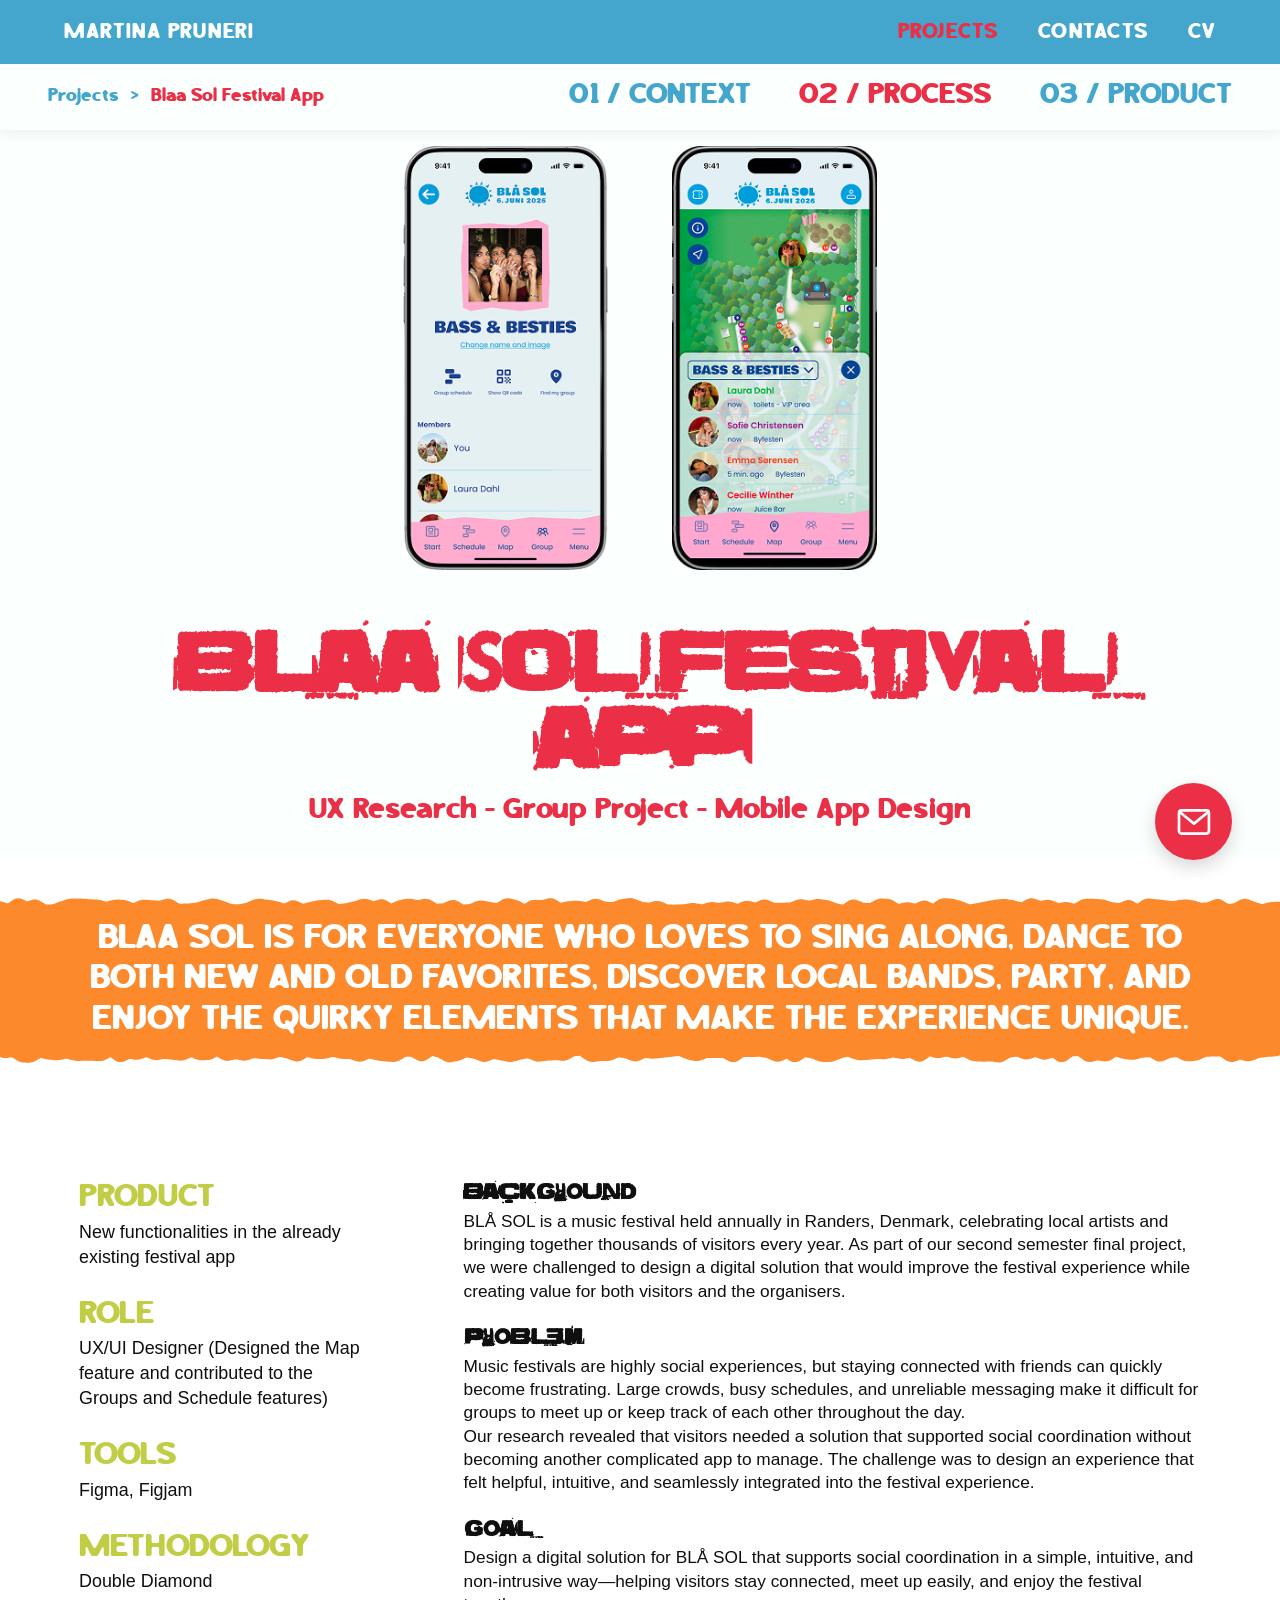
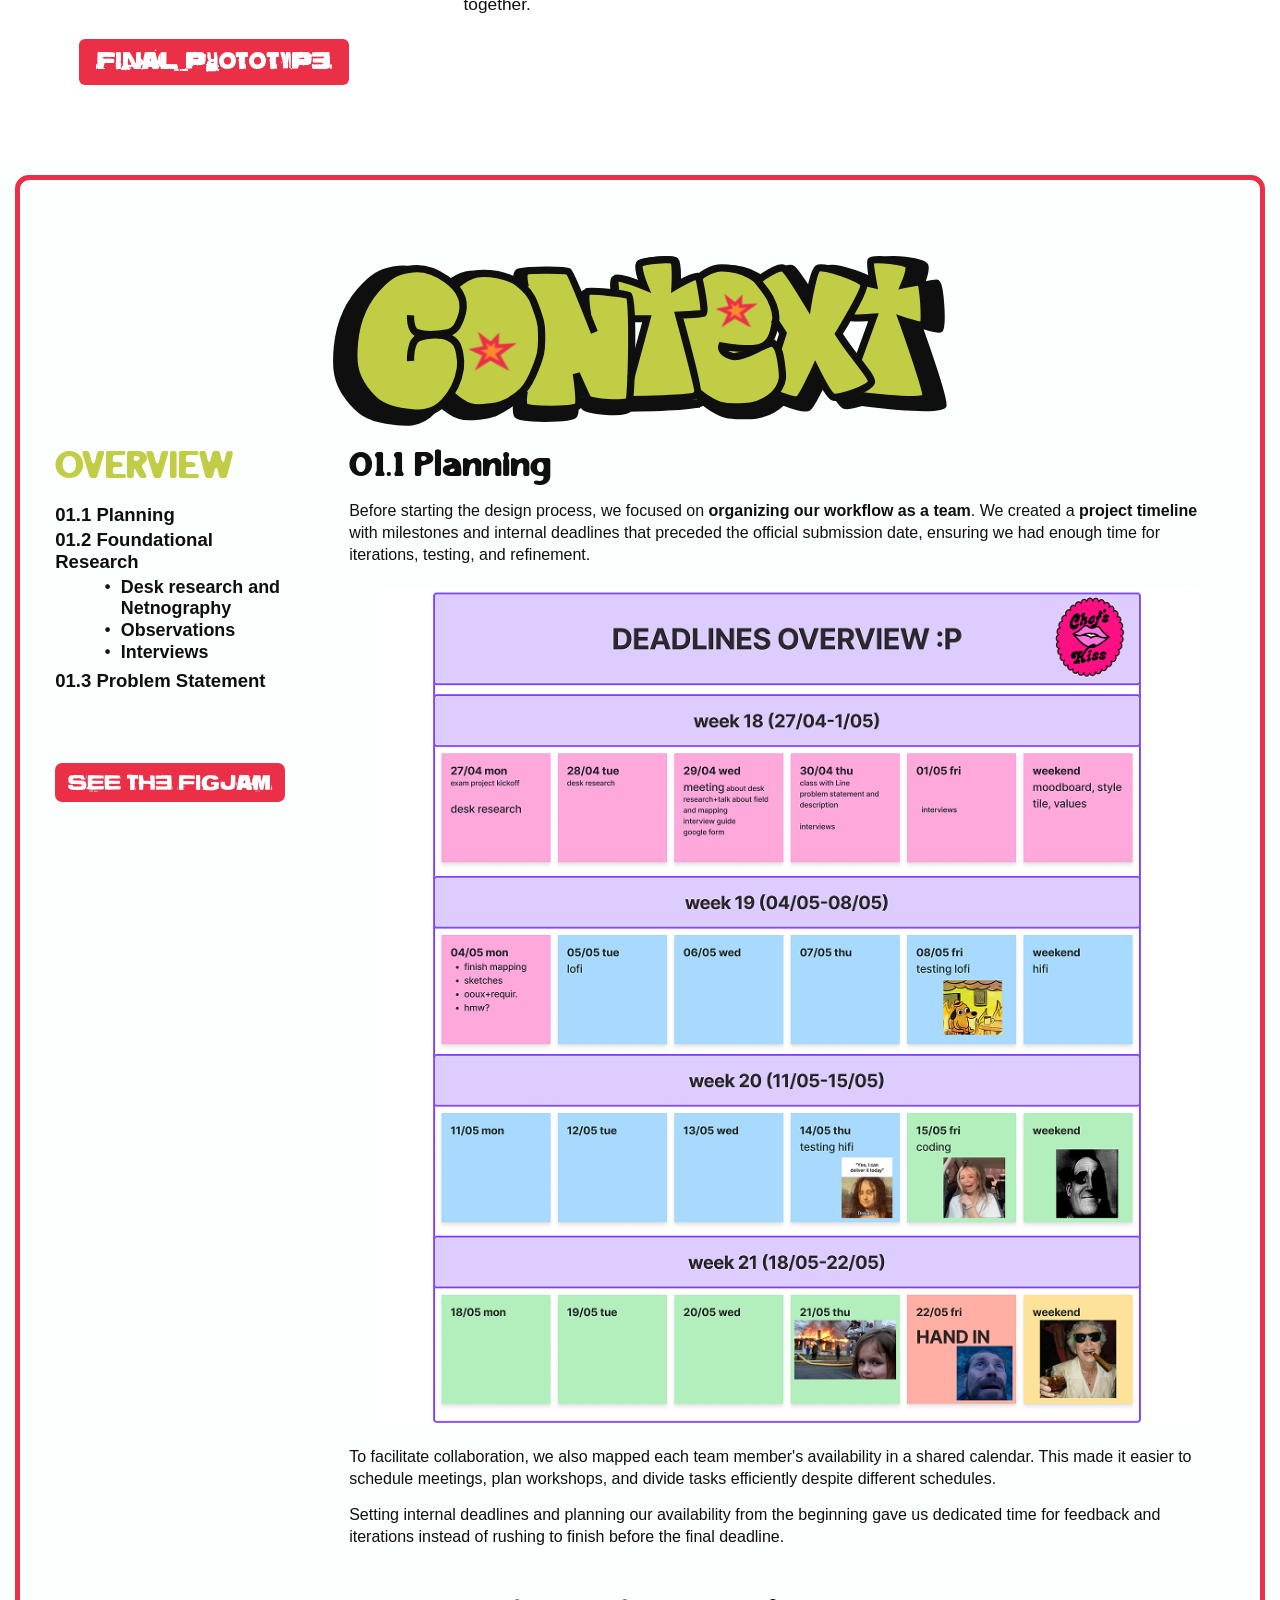
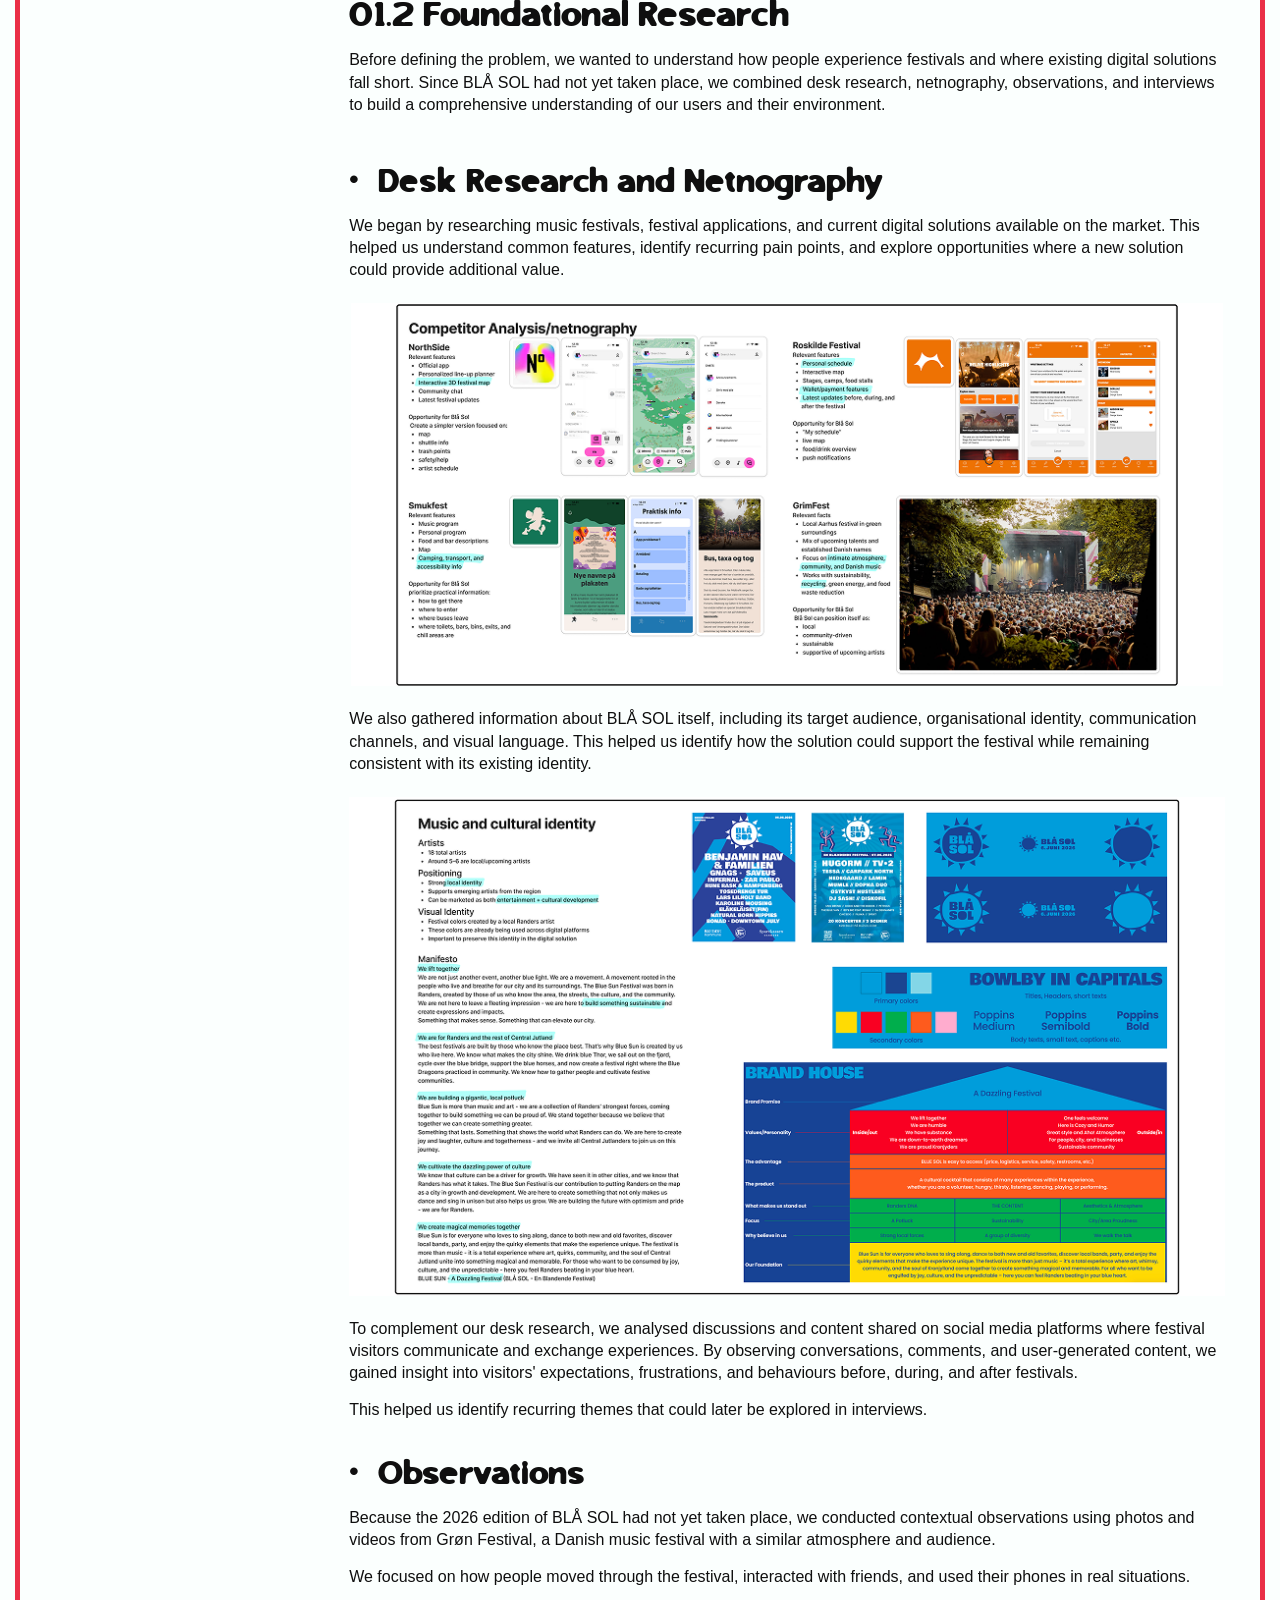
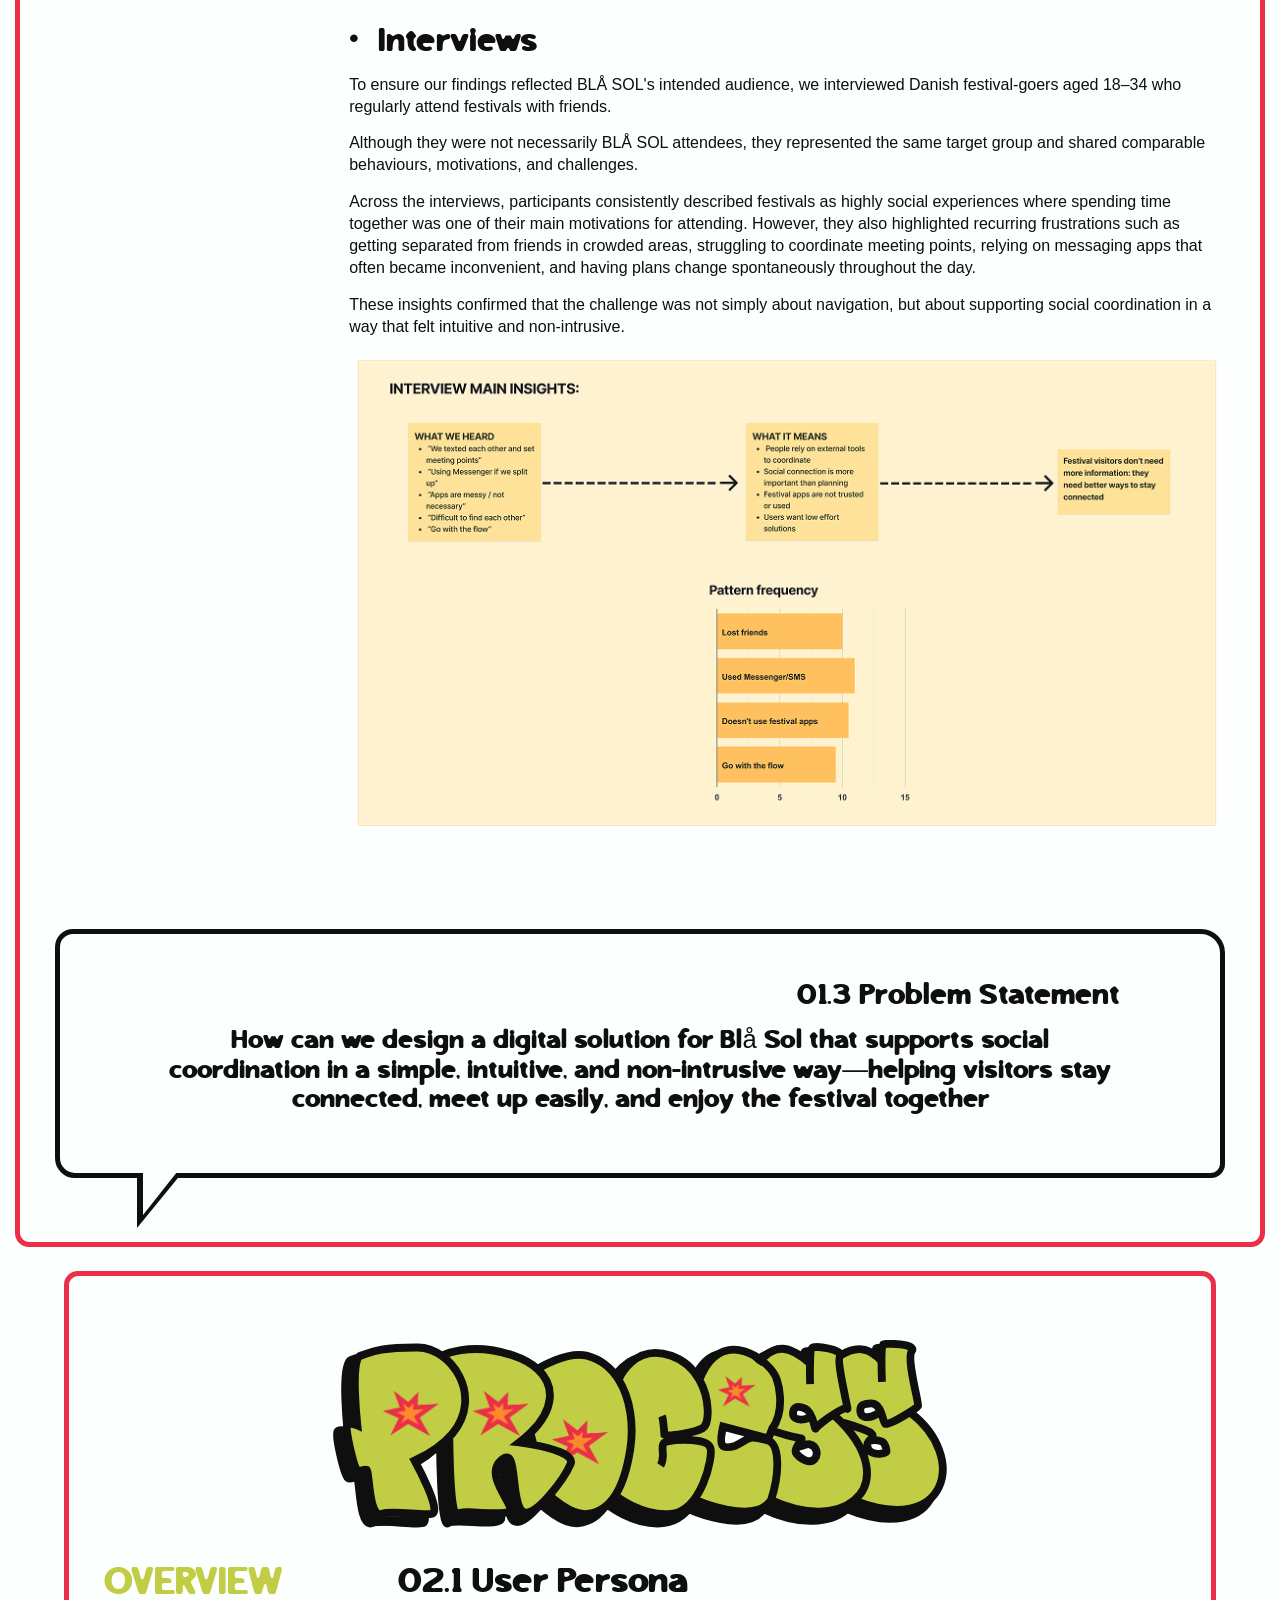
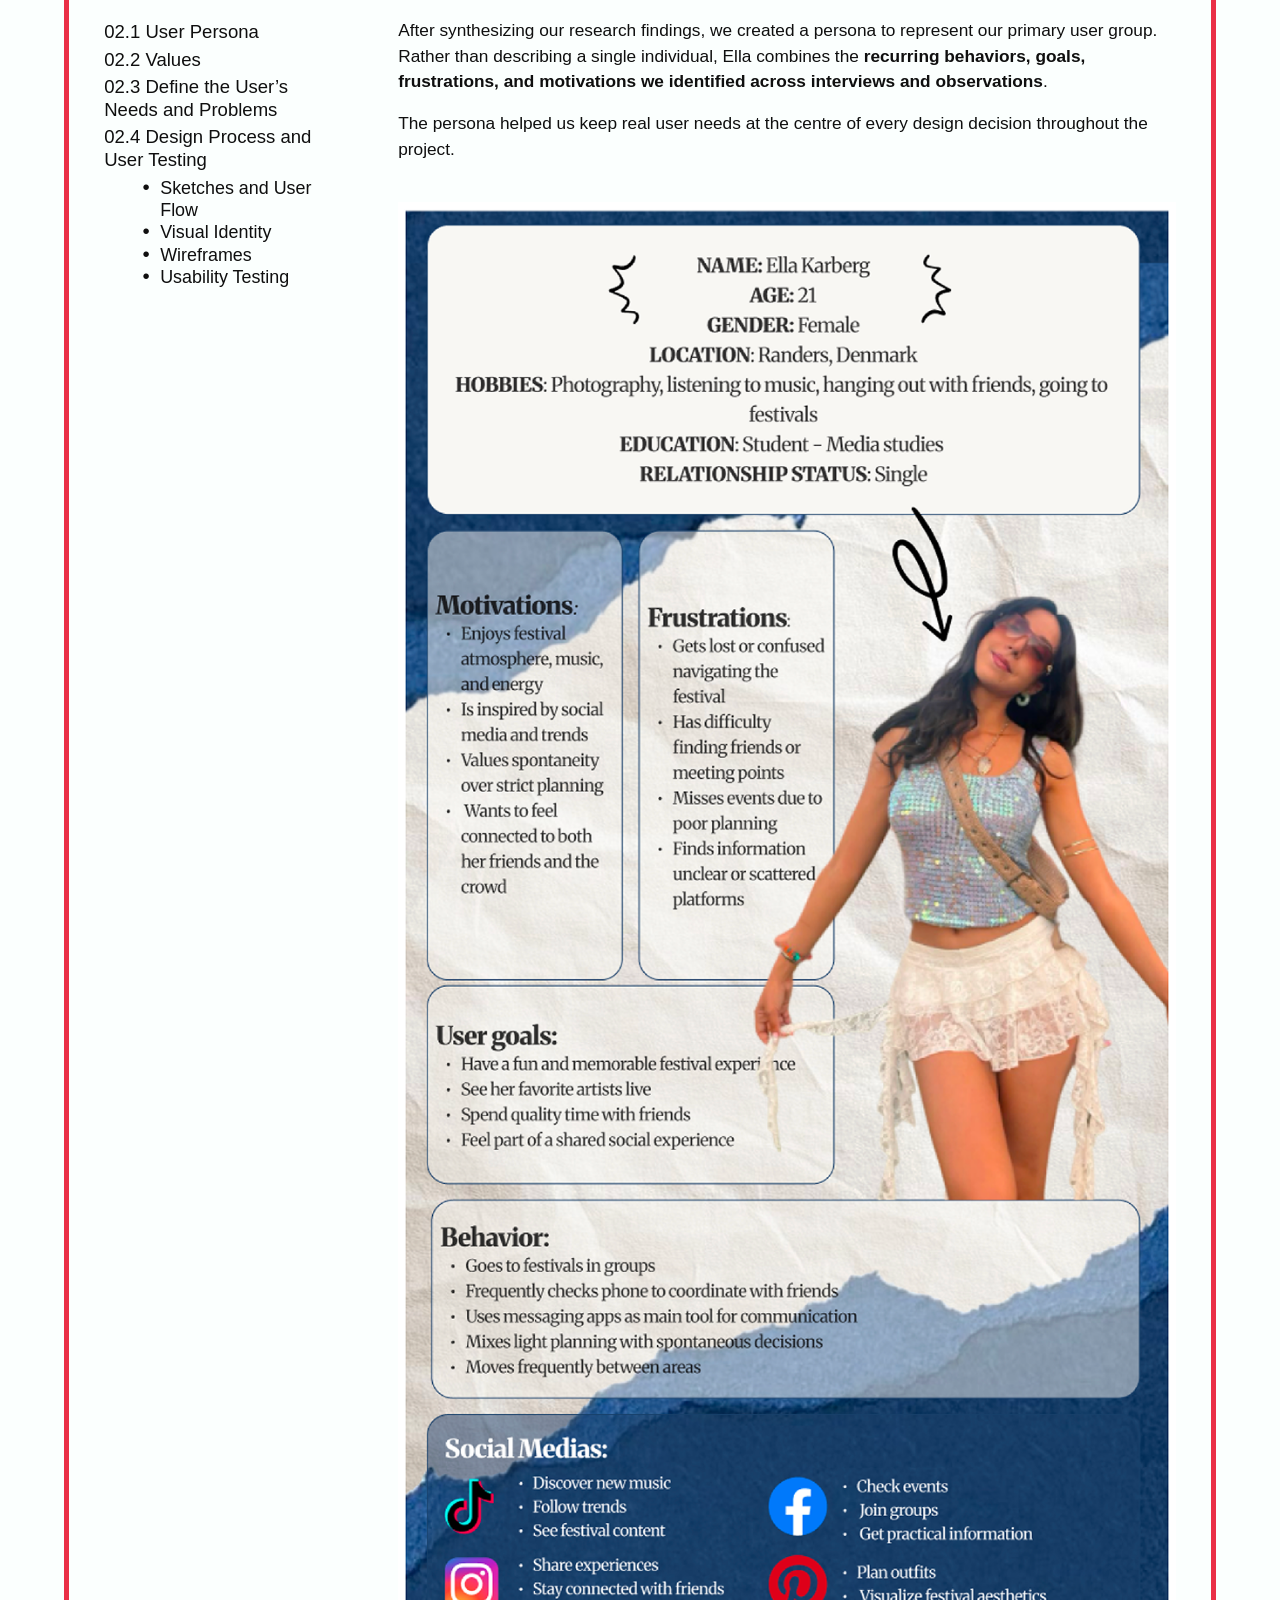
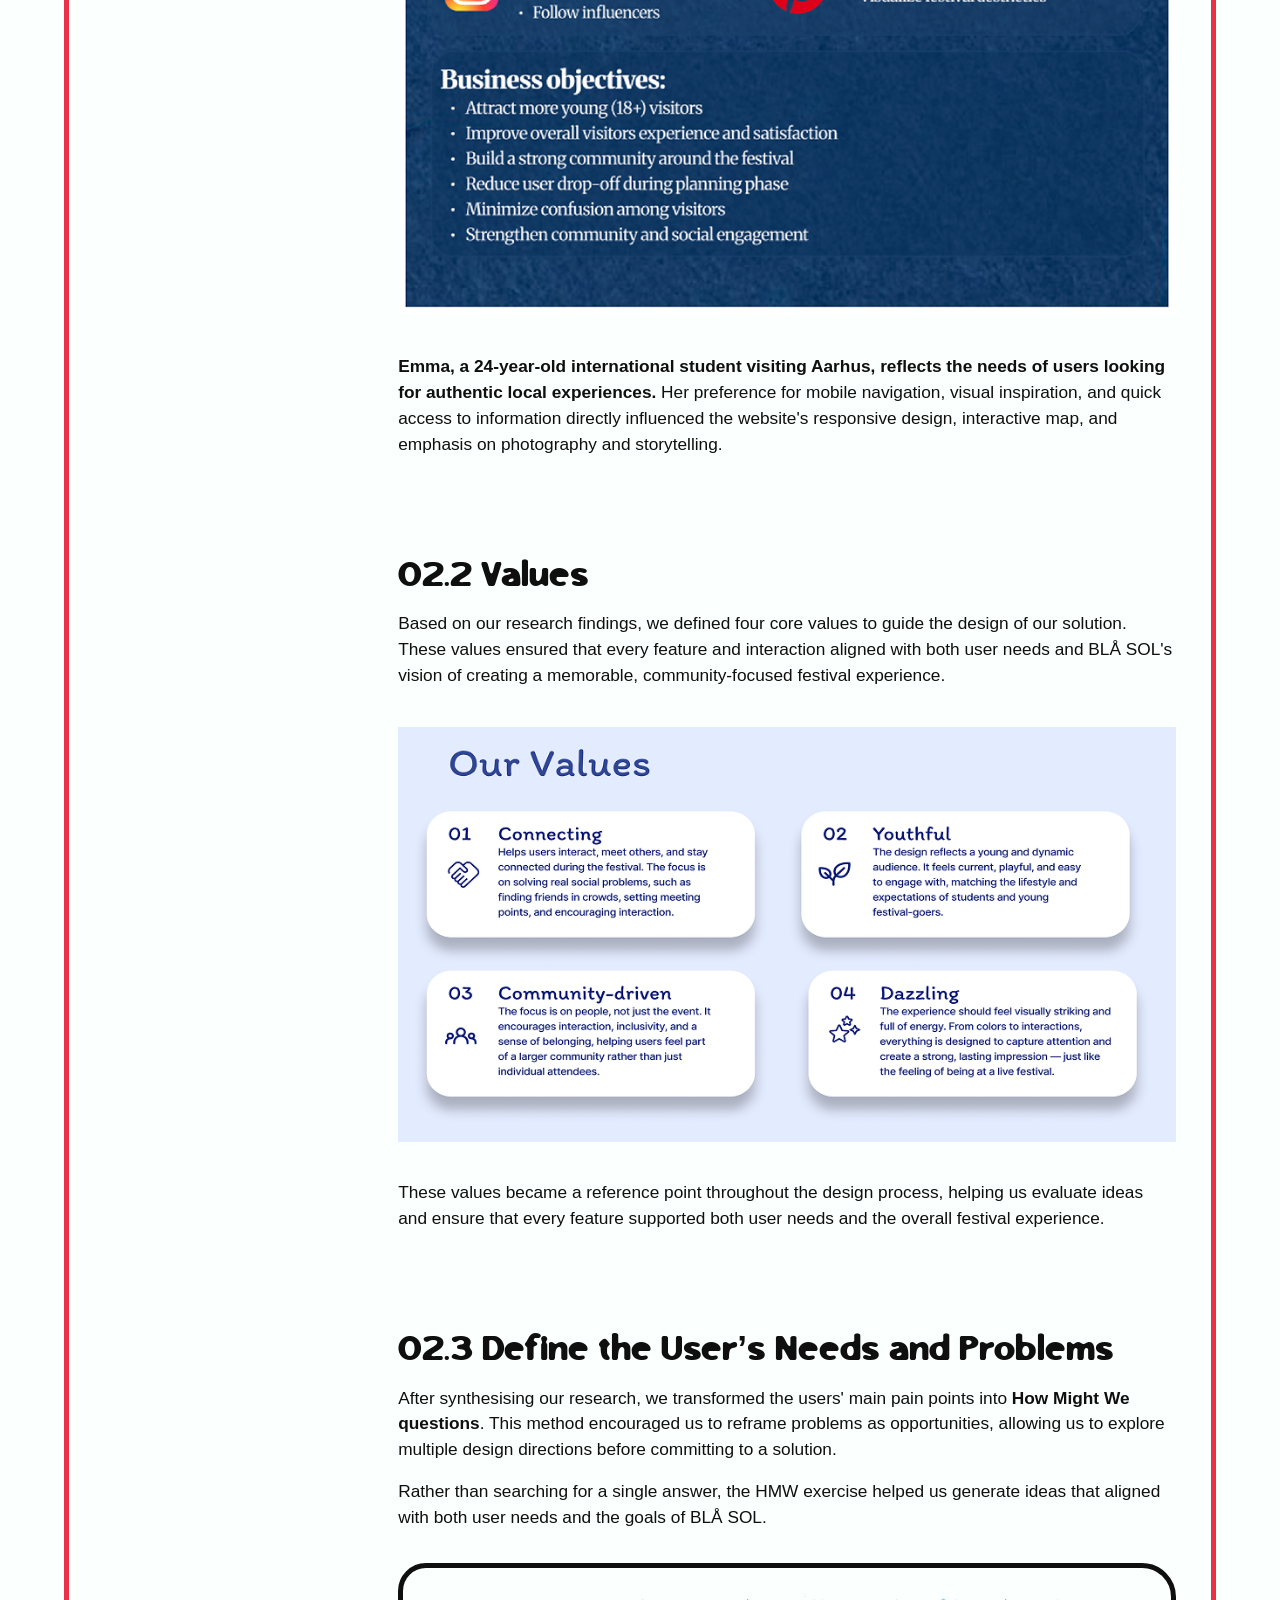
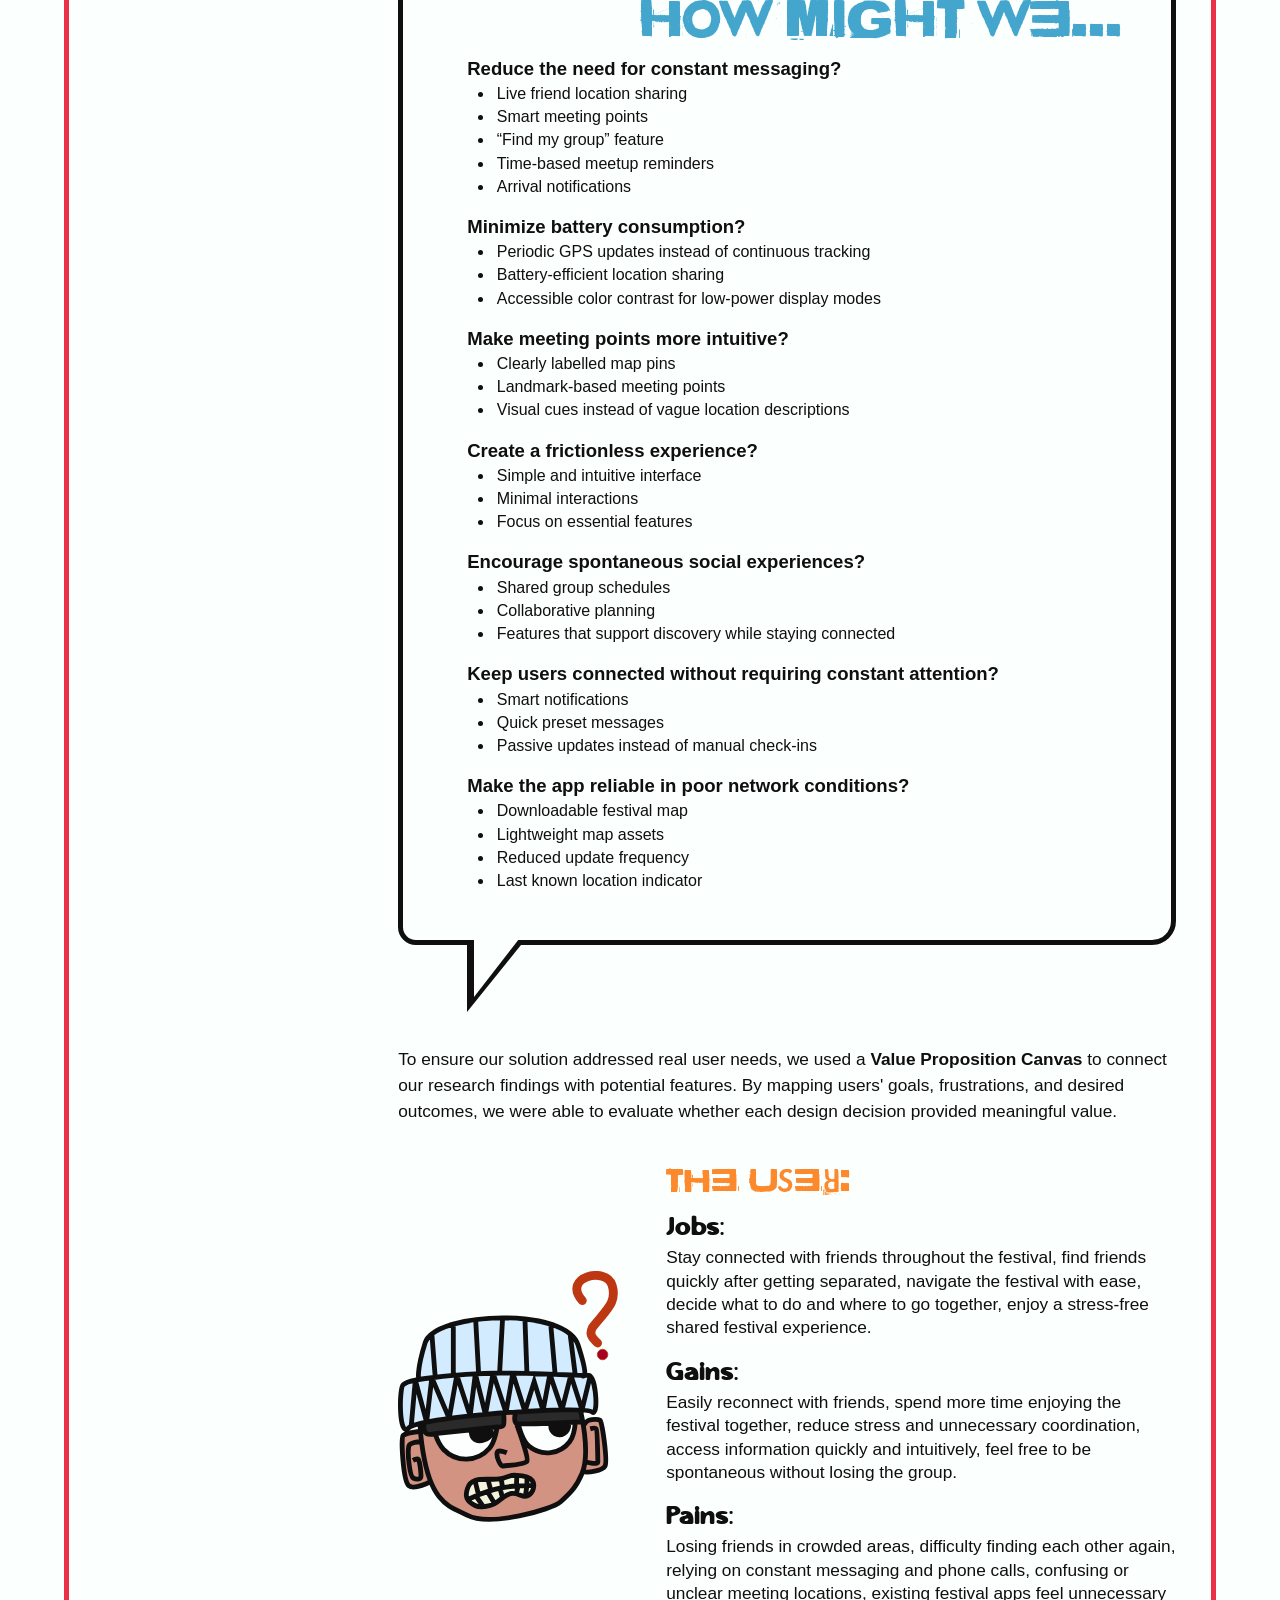
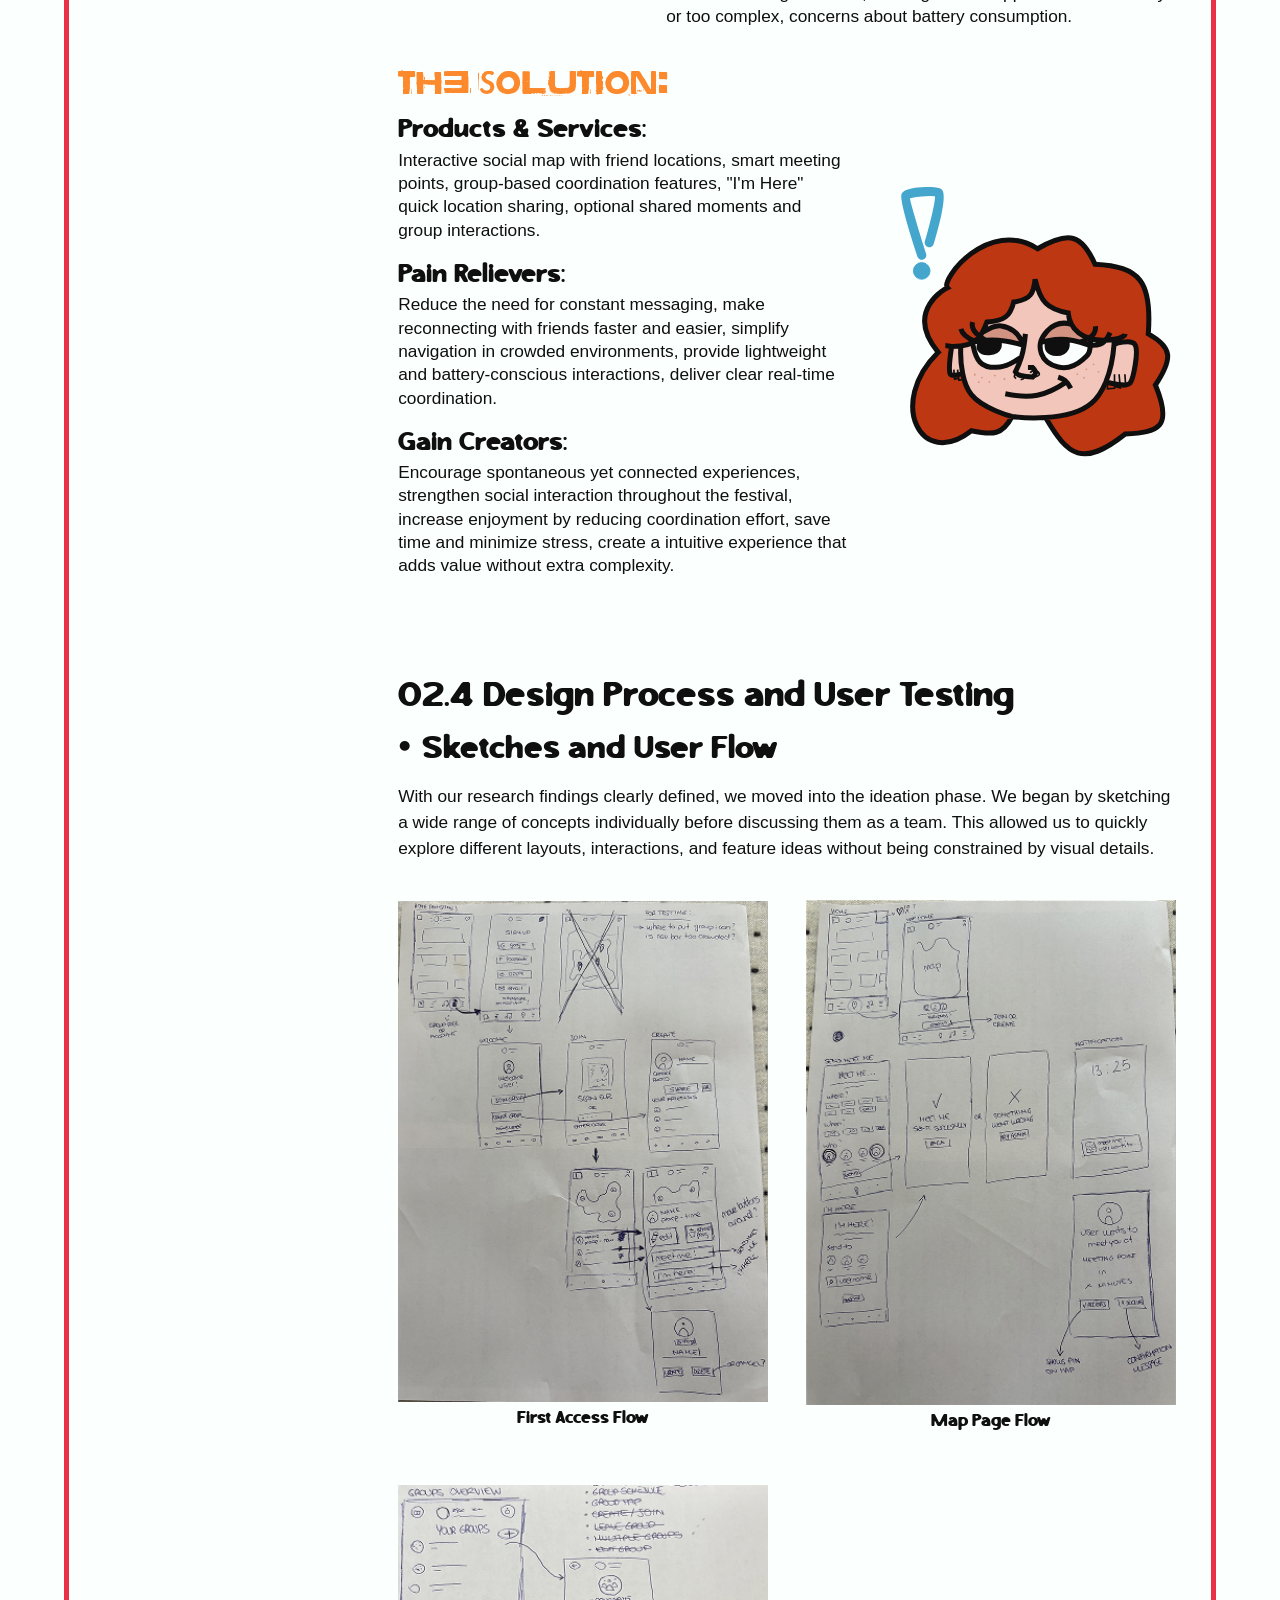
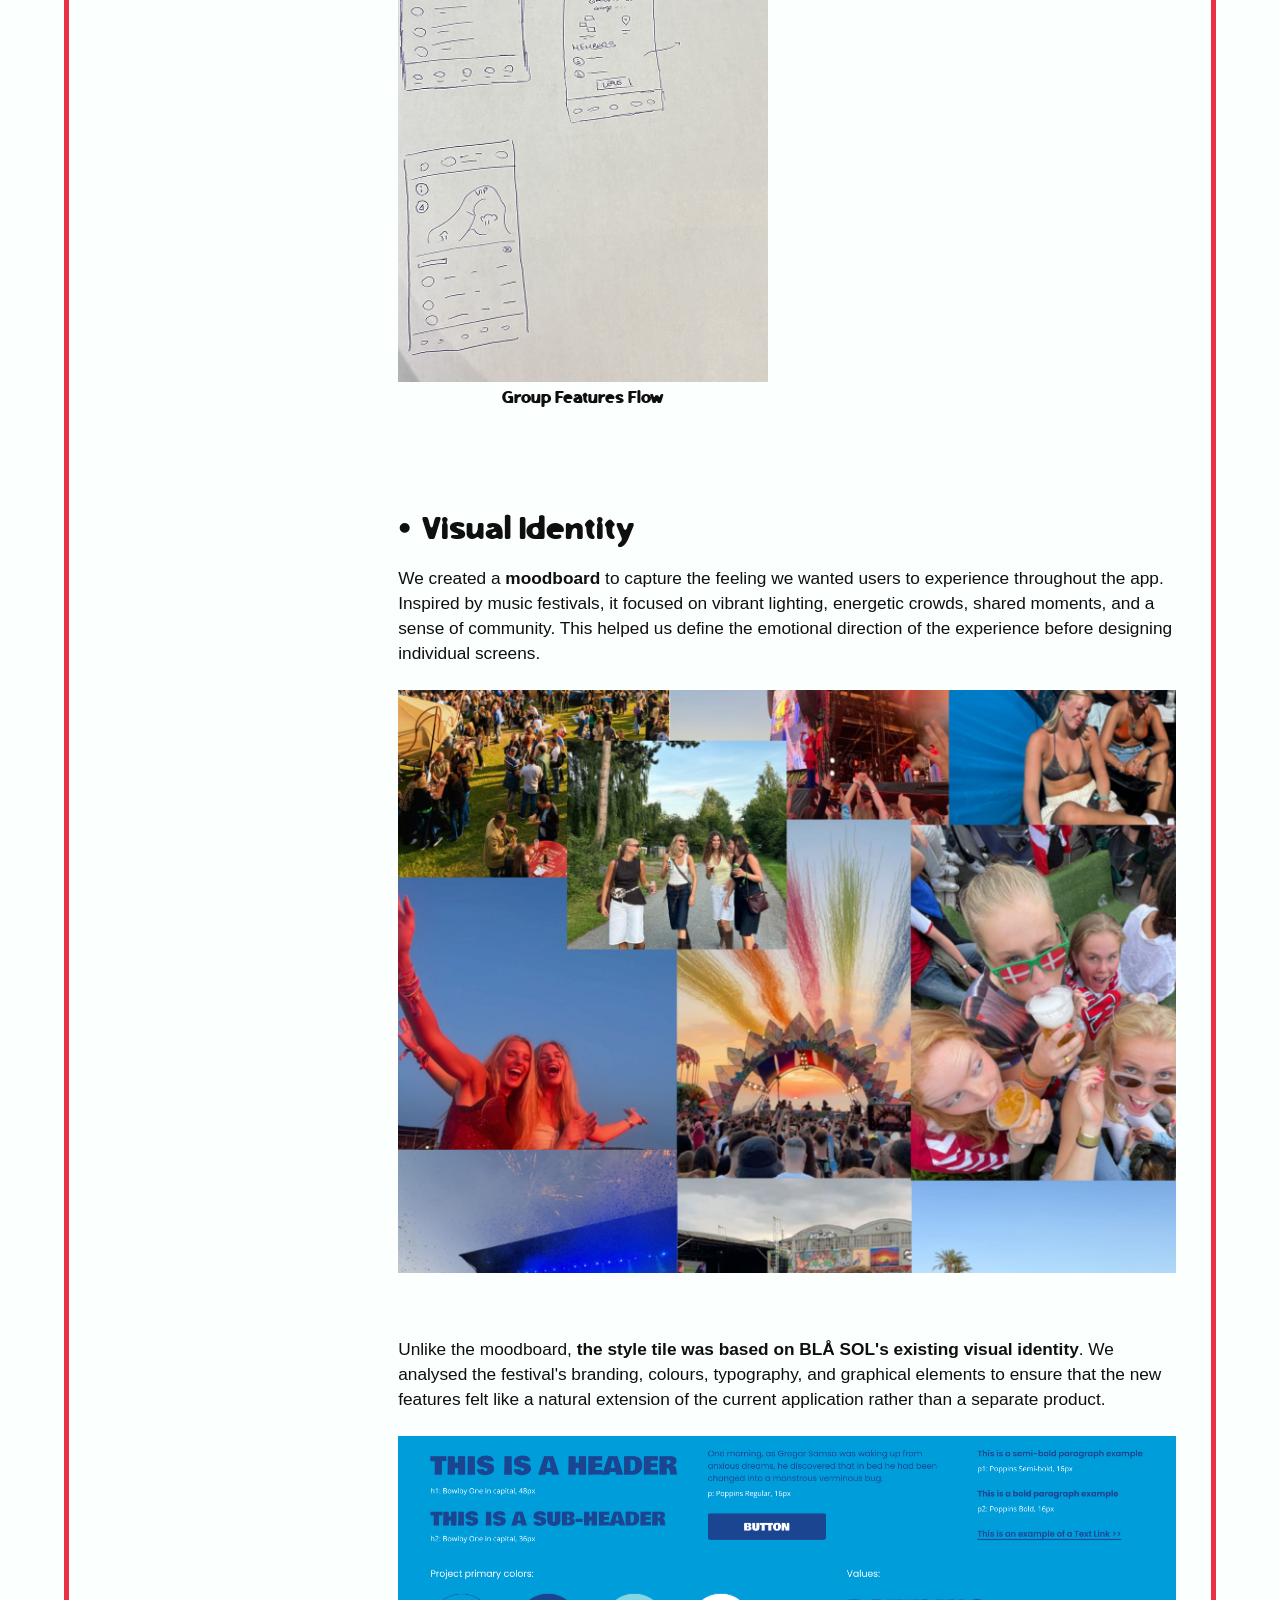
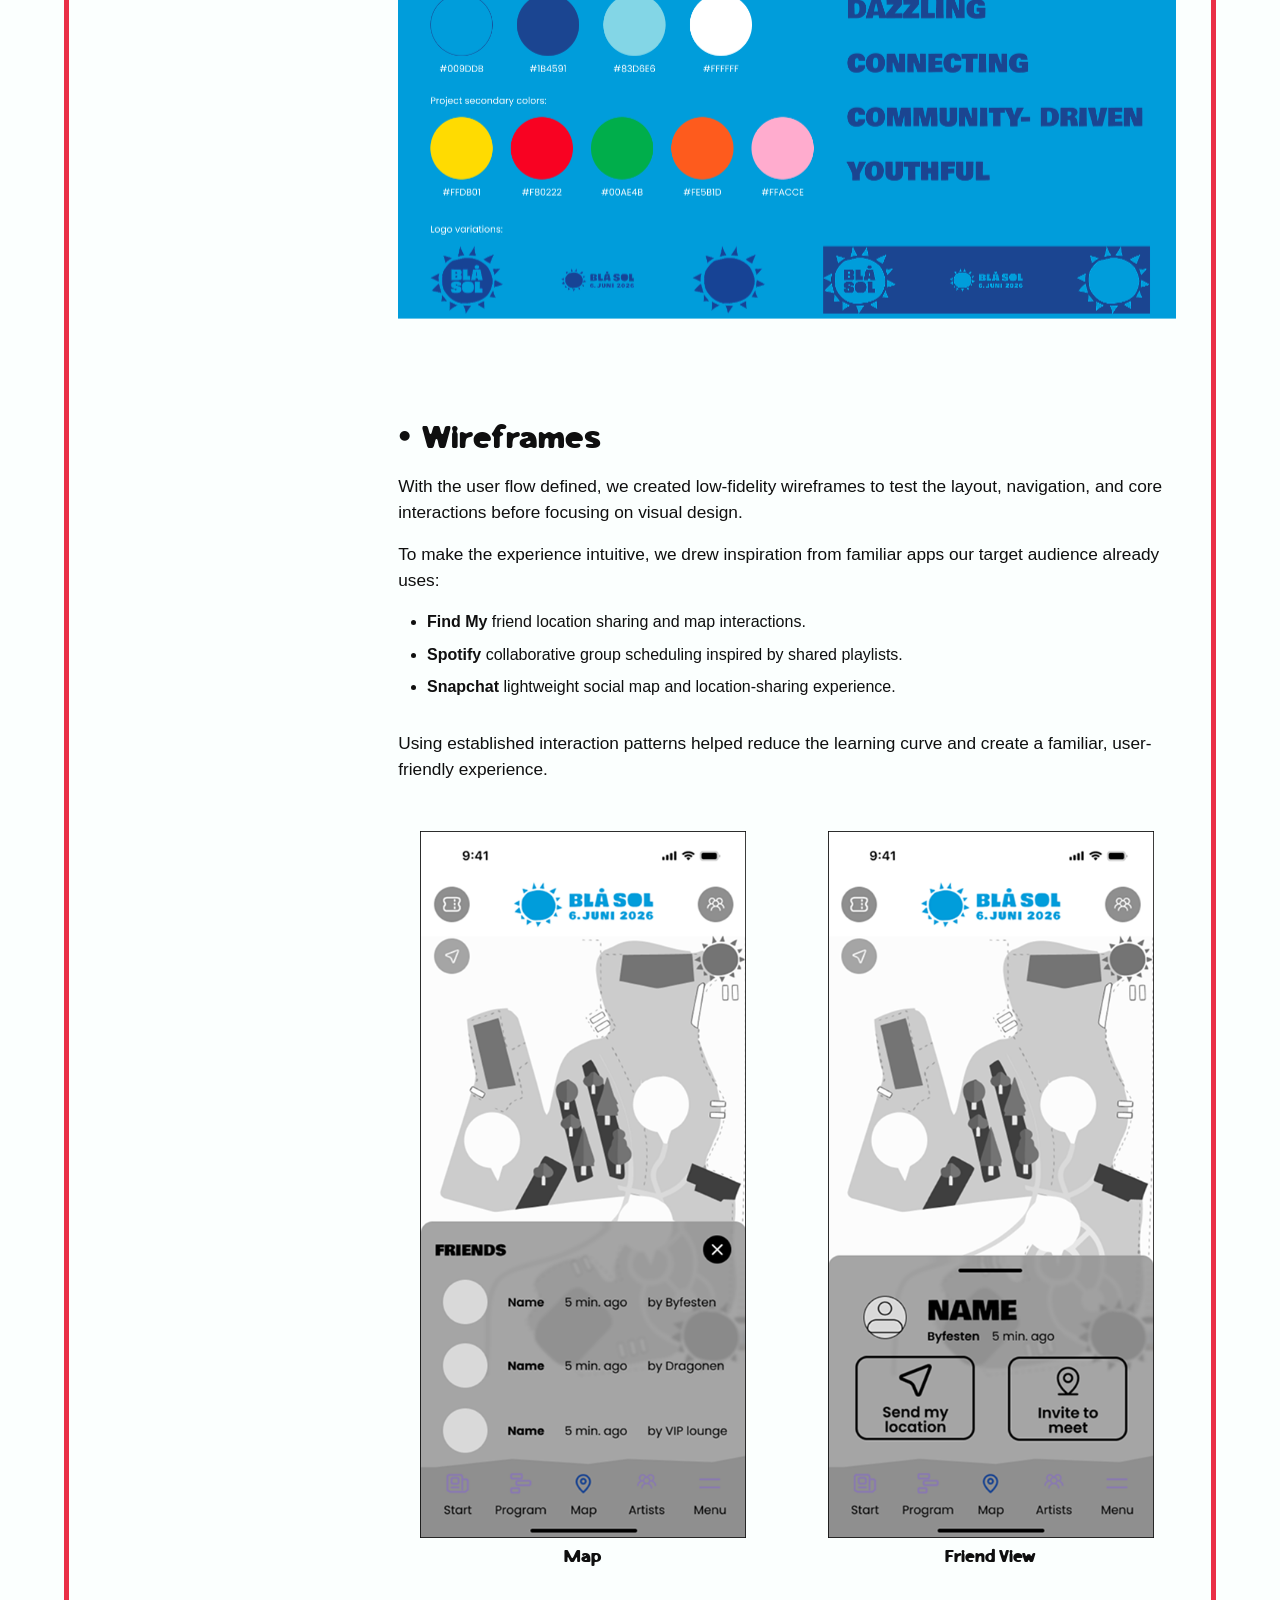
==== blaasol.html @ a14b847d "v 1.0" ====
<!DOCTYPE html>
<html lang="en">
<head>
<meta charset="UTF-8">
<meta name="viewport" content="width=device-width, initial-scale=1.0">
<title>Blaa Sol Festival App — Martina Pruneri</title>
<link rel="icon" type="image/png" href="assets/star.png">
<link rel="stylesheet" href="homepage.css">
<link rel="stylesheet" href="blaasol.css">
</head>
<body id="top">

<header class="site-header">
  <a class="brand" href="homepage.html">MARTINA PRUNERI</a>
  <nav class="main-nav">
    <a href="projects.html" class="active">PROJECTS</a>
    <a href="contacts.html">CONTACTS</a>
    <a href="assets/martina_pruneri_cv.pdf" target="_blank" rel="noopener noreferrer">CV</a>
  </nav>
</header>

<div class="case-topbar">
  <div class="case-breadcrumb">
    <a href="projects.html">Projects</a> <span>&gt;</span> <span class="case-breadcrumb__current">Blaa Sol Festival App</span>
  </div>

  <nav class="case-sectionnav" aria-label="Case study sections">
    <a
      href="#context"
      class="case-sectionnav__link is-active"
    >
      01 / Context
    </a>

    <a
      href="#process"
      class="case-sectionnav__link"
    >
      02 / Process
    </a>

    <a
      href="#product"
      class="case-sectionnav__link"
    >
      03 / Product
    </a>
</nav>
</div>

<section class="case-hero">
  <div class="case-hero__images">
    <img class="case-hero__phone" src="assets/blaasolgroup.png" alt="Blaa Sol Festival App group page on a phone">
    <img class="case-hero__phone" src="assets/blaasolmap.png" alt="Blaa Sol Festival App map view on a phone">
  </div>

  <h1 class="case-title">Blaa Sol Festival App</h1>
  <p class="case-tags">UX Research - Group Project - Mobile App Design</p>
</section>

<div class="case-statement">
    <p>BLAA SOL IS FOR EVERYONE WHO LOVES TO SING ALONG, DANCE TO BOTH NEW AND OLD FAVORITES, DISCOVER LOCAL BANDS, PARTY, AND ENJOY THE QUIRKY ELEMENTS THAT MAKE THE EXPERIENCE UNIQUE.</p>
</div>

<div class="case-summary">
  <div class="case-summary__side">
    <div class="case-summary__item">
      <h3>Product</h3>
      <p>New functionalities in the already existing festival app</p>
    </div>
    <div class="case-summary__item">
      <h3>Role</h3>
      <p>UX/UI Designer (Designed the Map feature and contributed to the Groups and Schedule features)</p>
    </div>
    <div class="case-summary__item">
      <h3>Tools</h3>
      <p>Figma, Figjam</p>
    </div>
    <div class="case-summary__item">
      <h3>Methodology</h3>
      <p>Double Diamond</p>
    </div>
    <a
      class="btn btn--red case-summary__cta"
      href="https://www.figma.com/proto/hkwLRmTtgdmR225DroHGDF/BL%C3%85-SOL--Portfolio-copy-?node-id=122-983&t=o4zAbbRxPtLG6cKc-1"
      target="_blank"
      rel="noopener noreferrer"
    >Final prototype</a>
  </div>
  <div class="case-summary__main">
    <div class="case-summary__block">
      <h4>Background</h4>
      <p>BLÅ SOL is a music festival held annually in Randers, Denmark, celebrating local artists and bringing together thousands of visitors every year. As part of our second semester final project, we were challenged to design a digital solution that would improve the festival experience while creating value for both visitors and the organisers.</p>
      </div>
    <div class="case-summary__block">
      <h4>Problem</h4>
      <p>Music festivals are highly social experiences, but staying connected with friends can quickly become frustrating. Large crowds, busy schedules, and unreliable messaging make it difficult for groups to meet up or keep track of each other throughout the day.</p>
      <p>Our research revealed that visitors needed a solution that supported social coordination without becoming another complicated app to manage. The challenge was to design an experience that felt helpful, intuitive, and seamlessly integrated into the festival experience.</p>
    </div>
    <div class="case-summary__block">
      <h4>Goal</h4>
      <p>Design a digital solution for BLÅ SOL that supports social coordination in a simple, intuitive, and non-intrusive way—helping visitors stay connected, meet up easily, and enjoy the festival together.</p>
    </div>
  </div>
</div>

<section class="case-section case-section--context" id="context">
  <div class="case-section__inner">

    <div class="context-header">
      <img
        class="case-section__title"
        src="assets/hiddenwalls/context.svg"
        alt="Context"
      >
    </div>

    <div class="context-layout">

      <aside class="context-overview">
        <h2>Overview</h2>

        <nav
          class="context-overview__nav"
          aria-label="Context section overview"
        >
          <a href="#planning">
            01.1 Planning
          </a>

          <div class="context-overview__group">
            <a href="#foundational-research">
              01.2 Foundational Research
            </a>

            <ul>
              <li>
                <a href="#desk-research">
                  Desk research and Netnography
                </a>
              </li>

              <li>
                <a href="#observations">
                  Observations
                </a>
              </li>

              <li>
                <a href="#interviews">
                  Interviews
                </a>
              </li>
            </ul>
          </div>

          <a href="#problem-statement">
            01.3 Problem Statement
          </a>
        </nav>

        <a
          class="context-overview__figjam"
          href="https://www.figma.com/board/T9BPUwl63qSQtNYVEGn6c9/bl%C3%A5-sol--Portfolio-copy-?node-id=24-2&t=cb6HRUkRWDF1OHMJ-1"
          target="_blank"
          rel="noopener noreferrer"
        >
          <img
            src="assets/blaasol/seethefigjam.svg"
            alt="See the FigJam board"
          >
        </a>
      </aside>

      <div class="context-content">

  <!-- 01.1 PLANNING -->

  <article
    class="context-block"
    id="planning"
  >
    <h3>01.1 Planning</h3>

    <p>
      Before starting the design process, we focused on
      <strong>organizing our workflow as a team</strong>.
      We created a <strong>project timeline</strong> with milestones and
      internal deadlines that preceded the official submission date, ensuring
      we had enough time for iterations, testing, and refinement.
    </p>

    <img
      class="context-content__image"
      src="assets/blaasol/planning.png"
      alt="BLÅ SOL project planning calendar"
    >

    <p>
      To facilitate collaboration, we also mapped each team member's
      availability in a shared calendar. This made it easier to schedule
      meetings, plan workshops, and divide tasks efficiently despite different
      schedules.
    </p>

    <p>
      Setting internal deadlines and planning our availability from the
      beginning gave us dedicated time for feedback and iterations instead of
      rushing to finish before the final deadline.
    </p>
  </article>


  <!-- 01.2 FOUNDATIONAL RESEARCH -->

  <article
    class="context-block"
    id="foundational-research"
  >
    <h3>01.2 Foundational Research</h3>

    <p>
      Before defining the problem, we wanted to understand how people
      experience festivals and where existing digital solutions fall short.
      Since BLÅ SOL had not yet taken place, we combined desk research,
      netnography, observations, and interviews to build a comprehensive
      understanding of our users and their environment.
    </p>
  </article>


  <!-- DESK RESEARCH -->

  <article
    class="context-block context-block--research"
    id="desk-research"
  >
    <h4>Desk Research and Netnography</h4>

    <p>
      We began by researching music festivals, festival applications, and
      current digital solutions available on the market. This helped us
      understand common features, identify recurring pain points, and explore
      opportunities where a new solution could provide additional value.
    </p>

    <img
      class="context-content__image"
      src="assets/blaasol/competitors.png"
      alt="Competitor analysis and netnography research"
    >

    <p>
      We also gathered information about BLÅ SOL itself, including its target
      audience, organisational identity, communication channels, and visual
      language. This helped us identify how the solution could support the
      festival while remaining consistent with its existing identity.
    </p>

    <img
      class="context-content__image"
      src="assets/blaasol/identity.png"
      alt="BLÅ SOL music and cultural identity research"
    >

    <p>
      To complement our desk research, we analysed discussions and content
      shared on social media platforms where festival visitors communicate and
      exchange experiences. By observing conversations, comments, and
      user-generated content, we gained insight into visitors' expectations,
      frustrations, and behaviours before, during, and after festivals.
    </p>

    <p>
      This helped us identify recurring themes that could later be explored in
      interviews.
    </p>
  </article>


  <!-- OBSERVATIONS -->

  <article
    class="context-block context-block--research"
    id="observations"
  >
    <h4>Observations</h4>

    <p>
      Because the 2026 edition of BLÅ SOL had not yet taken place, we conducted
      contextual observations using photos and videos from Grøn Festival, a
      Danish music festival with a similar atmosphere and audience.
    </p>

    <p>
      We focused on how people moved through the festival, interacted with
      friends, and used their phones in real situations.
    </p>
  </article>


  <!-- INTERVIEWS -->

  <article
    class="context-block context-block--research"
    id="interviews"
  >
    <h4>Interviews</h4>

    <p>
      To ensure our findings reflected BLÅ SOL's intended audience, we
      interviewed Danish festival-goers aged 18–34 who regularly attend
      festivals with friends.
    </p>

    <p>
      Although they were not necessarily BLÅ SOL attendees, they represented
      the same target group and shared comparable behaviours, motivations, and
      challenges.
    </p>

    <p>
      Across the interviews, participants consistently described festivals as
      highly social experiences where spending time together was one of their
      main motivations for attending. However, they also highlighted recurring
      frustrations such as getting separated from friends in crowded areas,
      struggling to coordinate meeting points, relying on messaging apps that
      often became inconvenient, and having plans change spontaneously
      throughout the day.
    </p>

    <p>
      These insights confirmed that the challenge was not simply about
      navigation, but about supporting social coordination in a way that felt
      intuitive and non-intrusive.
    </p>

    <img
      class="context-content__image"
      src="assets/blaasol/interviews.png"
      alt="BLÅ SOL interview main insights"
    >
  </article>

</div>
    </div>

    <article
      class="problem-statement"
      id="problem-statement"
    >
      <div class="problem-statement__content">
        <h3>01.3 Problem Statement</h3>

        <p>
            How can we design a digital solution for Blå Sol that supports social coordination in a simple, intuitive, and non-intrusive way—helping visitors stay connected, meet up easily, and enjoy the festival together
        </p>
      </div>
    </article>

  </div>
</section>

<section class="case-section case-section--process" id="process">
  <div class="case-section__inner process-inner">

    <div class="process-header">
      <img
        class="case-section__title"
        src="assets/hiddenwalls/process.svg"
        alt="Process"
      >
    </div>

    <div class="process-layout">

      <aside class="process-overview">
  <h2>Overview</h2>

  <nav
    class="process-overview__nav"
    aria-label="Process section overview"
  >
    <a href="#user-persona">02.1 User Persona</a>

    <a href="#values">02.2 Values</a>

    <a href="#before-hmw">
      02.3 Define the User’s Needs and Problems
    </a>

    <div class="process-overview__group">
      <a
        class="process-overview__parent"
        href="#sketches-flow"
      >
        02.4 Design Process and User Testing
      </a>

      <div class="process-overview__subnav">
        <a href="#sketches-flow">
          <span>•</span>
          Sketches and User Flow
        </a>

        <a href="#visual-identity">
          <span>•</span>
          Visual Identity
        </a>

        <a href="#wireframes">
          <span>•</span>
          Wireframes
        </a>

        <a href="#usability-testing">
          <span>•</span>
          Usability Testing
        </a>
      </div>
    </div>

  </nav>
</aside>

      <div class="process-content">

        <!-- 02.1 USER PERSONA -->

        <article class="process-block" id="user-persona">
          <h3>02.1 User Persona</h3>

          <p>
            After synthesizing our research findings, we created a persona to represent our primary user group. Rather than describing a single individual, Ella combines the <strong>recurring behaviors, goals, frustrations, and motivations we identified across interviews and observations</strong>.
          </p>
          <p>
            The persona helped us keep real user needs at the centre of every design decision throughout the project.
          </p>

          <img
            class="process-image process-image--persona"
            src="assets/blaasol/bellapersona.png"
            alt="Blaa Sol user persona"
          >
          <p>
  <strong>Emma, a 24-year-old international student visiting Aarhus, reflects the needs of users looking for authentic local experiences.</strong>
  Her preference for mobile navigation, visual inspiration, and quick access to information directly influenced the website's responsive design, interactive map, and emphasis on photography and storytelling.
</p>

        </article>

        <!-- 02.2 VALUES -->

        <article class="process-block" id="values">
          <h3>02.2 Values</h3>

          <p>
            Based on our research findings, we defined four core values to guide the design of our solution. These values ensured that every feature and interaction aligned with both user needs and BLÅ SOL's vision of creating a memorable, community-focused festival experience.
          </p>

          <img
            class="process-image process-image--values"
            src="assets/blaasol/values.png"
            alt="Blaa Sol values"
          >

          <p>
            These values became a reference point throughout the design process, helping us evaluate ideas and ensure that every feature supported both user needs and the overall festival experience.
          </p>
        </article>

        <!-- 02.3 DEFINE THE USER’S NEEDS AND PROBLEMS -->

        <article class="process-block" id="before-hmw">
          <h3>02.3 Define the User’s Needs and Problems</h3>

          <p>
            After synthesising our research, we transformed the users' main pain points into <strong>How Might We questions</strong>. This method encouraged us to reframe problems as opportunities, allowing us to explore multiple design directions before committing to a solution.
          </p>

          <p>
            Rather than searching for a single answer, the HMW exercise helped us generate ideas that aligned with both user needs and the goals of BLÅ SOL.
          </p>

          <div class="hmw-question-box">
  <h4>HOW MIGHT WE...</h4>

  <div class="hmw-question">
    <h5>Reduce the need for constant messaging?</h5>
    <ul>
      <li>Live friend location sharing</li>
      <li>Smart meeting points</li>
      <li>“Find my group” feature</li>
      <li>Time-based meetup reminders</li>
      <li>Arrival notifications</li>
    </ul>
  </div>

  <div class="hmw-question">
    <h5>Minimize battery consumption?</h5>
    <ul>
      <li>Periodic GPS updates instead of continuous tracking</li>
      <li>Battery-efficient location sharing</li>
      <li>Accessible color contrast for low-power display modes</li>
    </ul>
  </div>

  <div class="hmw-question">
    <h5>Make meeting points more intuitive?</h5>
    <ul>
      <li>Clearly labelled map pins</li>
      <li>Landmark-based meeting points</li>
      <li>Visual cues instead of vague location descriptions</li>
    </ul>
  </div>

  <div class="hmw-question">
    <h5>Create a frictionless experience?</h5>
    <ul>
      <li>Simple and intuitive interface</li>
      <li>Minimal interactions</li>
      <li>Focus on essential features</li>
    </ul>
  </div>

  <div class="hmw-question">
    <h5>Encourage spontaneous social experiences?</h5>
    <ul>
      <li>Shared group schedules</li>
      <li>Collaborative planning</li>
      <li>Features that support discovery while staying connected</li>
    </ul>
  </div>

  <div class="hmw-question">
    <h5>Keep users connected without requiring constant attention?</h5>
    <ul>
      <li>Smart notifications</li>
      <li>Quick preset messages</li>
      <li>Passive updates instead of manual check-ins</li>
    </ul>
  </div>

  <div class="hmw-question">
    <h5>Make the app reliable in poor network conditions?</h5>
    <ul>
      <li>Downloadable festival map</li>
      <li>Lightweight map assets</li>
      <li>Reduced update frequency</li>
      <li>Last known location indicator</li>
    </ul>
  </div>
</div>

</article>

<!-- 02.4 VALUE PROPOSITION CANVAS -->

<article class="process-block" id="value-proposition">
  <p>
    To ensure our solution addressed real user needs, we used a <strong>Value Proposition Canvas</strong> to connect our research findings with potential features. By mapping users' goals, frustrations, and desired outcomes, we were able to evaluate whether each design decision provided meaningful value.
  </p>

  <div class="vpc-grid">

    <!-- USER -->

    <div class="vpc-column">

      <div class="vpc-header">
        <img
          class="vpc-character"
          src="assets/hiddenwalls/user.svg"
          alt="User illustration"
        >

        <div class="vpc-content">

          <h4>ThE USEr:</h4>

          <div class="vpc-item">
            <h5>Jobs:</h5>
            <p>
                Stay connected with friends throughout the festival, find friends quickly after getting separated, navigate the festival with ease, decide what to do and where to go together, enjoy a stress-free shared festival experience.
            </p>
          </div>

          <div class="vpc-item">
            <h5>Gains:</h5>
            <p>
                Easily reconnect with friends, spend more time enjoying the festival together, reduce stress and unnecessary coordination, access information quickly and intuitively, feel free to be spontaneous without losing the group.
            </p>
          </div>

          <div class="vpc-item">
            <h5>Pains:</h5>
            <p>
                Losing friends in crowded areas, difficulty finding each other again, relying on constant messaging and phone calls, confusing or unclear meeting locations, existing festival apps feel unnecessary or too complex, concerns about battery consumption.
            </p>
          </div>

        </div>
      </div>

    </div>

    <!-- SOLUTION -->

    <div class="vpc-column vpc-column--reverse">

      <div class="vpc-header">

        <div class="vpc-content">

          <h4>ThE SOLUTION:</h4>

          <div class="vpc-item">
            <h5>Products & Services:</h5>
            <p>
                Interactive social map with friend locations, smart meeting points, group-based coordination features, "I'm Here" quick location sharing, optional shared moments and group interactions.
            </p>
          </div>

          <div class="vpc-item">
            <h5>Pain Relievers:</h5>
            <p>
                Reduce the need for constant messaging, make reconnecting with friends faster and easier, simplify navigation in crowded environments, provide lightweight and battery-conscious interactions, deliver clear real-time coordination.
            </p>
          </div>

          <div class="vpc-item">
            <h5>Gain Creators:</h5>
            <p>
                Encourage spontaneous yet connected experiences, strengthen social interaction throughout the festival, increase enjoyment by reducing coordination effort, save time and minimize stress, create a intuitive experience that adds value without extra complexity.
            </p>
          </div>

        </div>

        <img
  class="vpc-character vpc-character--solution"
  src="assets/hiddenwalls/solution.svg"
  alt="Solution illustration"
>

      </div>

    </div>

  </div>

</article>

        <!-- 02.4 Design Process and User Testing -->

        <article class="process-block" id="sketches-flow">
          <h3 class="process-section-title">
  02.4 Design Process and User Testing
</h3>

<h4 class="process-subtitle">
  <span class="process-subtitle__bullet">•</span>
  Sketches and User Flow
</h4>

<p>
    With our research findings clearly defined, we moved into the ideation phase. We began by sketching a wide range of concepts individually before discussing them as a team. This allowed us to quickly explore different layouts, interactions, and feature ideas without being constrained by visual details.
</p>

          <div class="process-gallery process-gallery--sketches">

  <figure class="sketch-card">
    <img
      src="assets/blaasol/accesssketch.png"
      alt="First Access Flow mobile sketch"
    >
    <figcaption>First Access Flow</figcaption>
  </figure>

  <figure class="sketch-card">
    <img
      src="assets/blaasol/mapflow.png"
      alt="Map page mobile sketch"
    >
    <figcaption>Map Page Flow</figcaption>
  </figure>

  <figure class="sketch-card">
    <img
      src="assets/blaasol/groupsketch.png"
      alt="Group Features Flow"
    >
    <figcaption>Group Features Flow</figcaption>
  </figure>

</div>
        </article>

        <!-- 02.6 VISUAL IDENTITY -->

<article class="process-block" id="visual-identity">

  <h4 class="process-subtitle">
    <span class="process-subtitle__bullet">•</span>
    Visual Identity
  </h4>

  <p>
    We created a <strong>moodboard</strong> to capture the feeling we wanted users to experience throughout the app. Inspired by music festivals, it focused on vibrant lighting, energetic crowds, shared moments, and a sense of community. This helped us define the emotional direction of the experience before designing individual screens.
  </p>

  <img
    class="visual-identity-image"
    src="assets/blaasol/moodboard.svg"
    alt="Hidden Walls moodboard"
  >

  <p>
    Unlike the moodboard, <strong>the style tile was based on BLÅ SOL's existing visual identity</strong>. We analysed the festival's branding, colours, typography, and graphical elements to ensure that the new features felt like a natural extension of the current application rather than a separate product.
  </p>

  <img
    class="visual-identity-image"
    src="assets/blaasol/styletile.svg"
    alt="Hidden Walls style tile"
  >

</article>

        <!-- WIREFRAMES -->

<article class="process-block" id="wireframes">

  <h4 class="process-subtitle">
    <span class="process-subtitle__bullet">•</span>
    Wireframes
  </h4>

  <p>
    With the user flow defined, we created low-fidelity wireframes to test the layout, navigation, and core interactions before focusing on visual design.
  </p>

  <p>
    To make the experience intuitive, we drew inspiration from familiar apps our target audience already uses:
  </p>

  <ul>
    <li><strong>Find My</strong> friend location sharing and map interactions.</li>
    <li><strong>Spotify</strong> collaborative group scheduling inspired by shared playlists.</li>
    <li><strong>Snapchat</strong> lightweight social map and location-sharing experience.</li>
  </ul>

  <p>
    Using established interaction patterns helped reduce the learning curve and create a familiar, user-friendly experience.
  </p>

  <div class="wireframes-showcase">

    <figure class="wireframe-card wireframe-card--mobile">
      <img
        src="assets/blaasol/maplofi.png"
        alt="Blaa sol Map view"
      >
      <figcaption>Map</figcaption>
    </figure>

    <figure class="wireframe-card wireframe-card--mobile">
      <img
        src="assets/blaasol/friendlofi.png"
        alt="Blaa sol Friend view"
      >
      <figcaption>Friend View</figcaption>
    </figure>

    <figure class="wireframe-card wireframe-card--desktop">
      <img
        src="assets/blaasol/joinlofi.png"
        alt="Blaa sol Join Group view"
      >
      <figcaption>Join Group</figcaption>
    </figure>

    <figure class="wireframe-card wireframe-card--desktop">
      <img
        src="assets/blaasol/createlofi.png"
        alt="Blaa sol Create Group view"
      >
      <figcaption>Create Group</figcaption>
    </figure>

    <figure class="wireframe-card wireframe-card--desktop">
      <img
        src="assets/blaasol/personallofi.png"
        alt="Blaa sol Personal Schedule view"
      >
      <figcaption>Personal Schedule</figcaption>
    </figure>

    <figure class="wireframe-card wireframe-card--desktop">
      <img
        src="assets/blaasol/sharedlofi.png"
        alt="Blaa sol Shared Schedule view"
      >
      <figcaption>Shared Schedule</figcaption>
    </figure>

  </div>

  <a
  class="wireframes-prototype"
  href="https://www.figma.com/proto/hkwLRmTtgdmR225DroHGDF/BL%C3%85-SOL--Portfolio-copy-?node-id=32-2&t=o4zAbbRxPtLG6cKc-1"
  target="_blank"
  rel="noopener noreferrer"
>
  <img
    src="assets/hiddenwalls/lofiprototype.svg"
    alt="Open Lo-fi Prototype"
  >
</a>

</article>

        <!-- 02.8 USABILITY TESTING -->

        <article
  class="process-block process-block--testing"
  id="usability-testing"
>
  <h3>02.8 Usability Testing</h3>

  <p>
    To validate the information architecture and user flow, we conducted
    think-aloud usability testing with six participants using our low-fidelity
    prototype. Participants completed realistic tasks while verbalizing their
    thoughts, allowing us to identify usability issues before moving to the
    final design.
  </p>

  <div class="testing-grid">

    <div class="testing-card">
      <h4>Key Findings</h4>

      <ul>
        <li>Users found the overall navigation intuitive and familiar.</li>
        <li>The map page and group coordination features were well received.</li>
        <li>Some interactive elements, such as the friends list, did not appear clickable.</li>
        <li>The account and group pages were difficult to locate.</li>
        <li>The location-sharing flow was not immediately clear.</li>
      </ul>
    </div>

    <div class="testing-card">
      <h4>Design Iterations</h4>

      <ul>
        <li>Increased the visibility of the Profile and Group pages.</li>
        <li>Moved the Group page to the bottom navigation for quicker access.</li>
        <li>Improved the clickability of friends on the map and in lists.</li>
        <li>Simplified the location-sharing flow and meeting point interactions.</li>
        <li>Replaced the map with BLÅ SOL's updated festival map provided by the client for better clarity.</li>
        <li>Expanded the group system to allow users to join multiple groups instead of just one, making the app more flexible for different social circles and festival activities.</li>
      </ul>
    </div>

  </div>

</article>

      </div>
    </div>

  </div>
</section>

<section class="case-section case-section--product" id="product">
  <div class="case-section__inner">

    <div class="product-header">
      <img
        class="case-section__title"
        src="assets/hiddenwalls/product.svg"
        alt="Product"
      >
    </div>

    <div class="product-grid">

  <figure class="product-card product-card--phone">
    <img
      src="assets/blaasol/groupschedule.png"
      alt="Blaa sol Group Schedule view on mobile"
    >
  </figure>

  <figure class="product-card product-card--phone">
    <img
      src="assets/blaasolgroup.png"
      alt="Blaa sol Group Schedule view on mobile"
    >
  </figure>

  <figure class="product-card product-card--phone">
    <img
      src="assets/blaasol/groupsoverview.png"
      alt="Blaa sol Group Overview view on mobile"
    >
  </figure>

  <figure class="product-card product-card--phone">
    <img
      src="assets/blaasolmap.png"
      alt="Blaa sol Map view on mobile"
    >
  </figure>

  <figure class="product-card product-card--phone">
    <img
      src="assets/blaasol/myschedule.png"
      alt="Blaa sol My Schedule view on desktop"
    >
  </figure>

</div>

<a
  class="product-button"
  href="https://www.figma.com/proto/hkwLRmTtgdmR225DroHGDF/BL%C3%85-SOL--Portfolio-copy-?node-id=122-983&t=o4zAbbRxPtLG6cKc-1"
  target="_blank"
  rel="noopener noreferrer"
>
  <img
    src="assets/hiddenwalls/seefinalprototype.svg"
    alt="See final prototype"
  >
</a>

    <div class="product-reflection">
      <h2>Take-aways and Further Development Ideas</h2>

      <p>
        Working on BLÅ SOL strengthened my understanding of how research drives design decisions. Throughout the project, I learned the importance of validating ideas early, iterating based on user feedback, and designing within the constraints of an existing product rather than starting from scratch.
      </p>

      <p>
        As a team, we discovered that even small usability issues can significantly affect the overall experience. The testing sessions led to meaningful improvements, including simplifying navigation, refining location sharing, and expanding the group functionality to support multiple groups instead of just one.
      </p>

      <p>
        This project reinforced the value of designing around real user needs instead of assumptions and gave me valuable experience collaborating on a complete UX process from research to a functional prototype.
      </p>
    </div>

  </div>
</section>

<a class="back-to-top" href="#top">
  <img class="backtotop" src="assets/backtotop.png" alt="Back to top">
</a>

<a class="case-email" href="mailto:prumarti2006@gmail.com" aria-label="Email me">
  <svg viewBox="0 0 24 24" fill="none" xmlns="http://www.w3.org/2000/svg">
    <path d="M3 6.5C3 5.67157 3.67157 5 4.5 5H19.5C20.3284 5 21 5.67157 21 6.5V17.5C21 18.3284 20.3284 19 19.5 19H4.5C3.67157 19 3 18.3284 3 17.5V6.5Z" stroke="white" stroke-width="1.6" stroke-linejoin="round"/>
    <path d="M4 6.5L12 13L20 6.5" stroke="white" stroke-width="1.6" stroke-linecap="round" stroke-linejoin="round"/>
  </svg>
</a>

<footer class="site-footer">
  <div class="site-footer__contact">
    <a href="mailto:prumarti2006@gmail.com">prumarti2006@gmail.com</a>
    <a href="tel:+4555600556">(+45) 55 60 05 56</a>
    <p>Martina Pruneri<br>Aarhus, Denmark</p>
    <p class="site-footer__copy">&copy; 2026 Martina Pruneri. All rights reserved.</p>
  </div>
  <img class="site-footer__logo" src="assets/footerlogo.svg" alt="">
</footer>

<div class="lightbox" id="lightbox" aria-hidden="true">
  <button
    class="lightbox__close"
    type="button"
    aria-label="Close enlarged image"
  >
    &times;
  </button>
  <img class="lightbox__image" id="lightboxImage" src="" alt="">
</div>

<script src="hiddenwalls.js"></script>
</body>
</html>
---- homepage.css ----
/* ---------- fonts ---------- */

@font-face {
  font-family: 'Malevice Inkbleed';
  src: url("assets/malevice-inkbleed (1)/MaleviceInkbleed-Black.ttf") format('truetype');
  font-weight: 900;
  font-style: normal;
  font-display: swap;
}

@font-face {
  font-family: 'Vuosi Vuodelta';
  src: url("assets/Vuosi vuodelta 2.ttf") format('truetype');
  font-weight: 400;
  font-style: normal;
  font-display: swap;
}

/* ---------- reset & base ---------- */

:root {
  --red: #EA2F47;
  --blue: #45A6CD;
  --orange: #FC8A2D;
  --lime: #C1CD45;
  --pale-bg: #FBFFFE;
  --ink: #0F0F0F;

  --font-display: 'Malevice Inkbleed', 'Arial Black', sans-serif;
  --font-accent: 'Vuosi Vuodelta', cursive;
  --font-body: 'Helvetica Neue', -apple-system, BlinkMacSystemFont, 'Segoe UI', Roboto, Helvetica, Arial, sans-serif;

  --header-h: 64px;
}

* {
  margin: 0;
  padding: 0;
  box-sizing: border-box;
}

html {
  scroll-behavior: smooth;
}

body {
  font-family: var(--font-body);
  color: var(--ink);
  background: #fff;
  overflow-x: hidden;
  cursor: url("assets/star-cursor.svg") 22 18, auto;
}

img {
  max-width: 100%;
  display: block;
}

a,
button {
  text-decoration: none;
  color: inherit;
  cursor: inherit;
}

ul {
  list-style: none;
}

.heading {
  font-family: var(--font-display);
  font-weight: 900;
  line-height: 1.05;
  letter-spacing: 0.02em;
}

.heading--white { color: var(--pale-bg); font-family: 'Vuosi Vuodelta'; }
.heading--blue { color: var(--blue); font-family: 'Vuosi Vuodelta'; }

.btn {
  display: inline-block;
  padding: 0.85em 1.8em;
  font-weight: 700;
  text-transform: uppercase;
  letter-spacing: 0.04em;
  border-radius: 6px;
  font-size: 0.95rem;
  transition: transform 0.15s ease, box-shadow 0.15s ease;
}

.btn:hover {
  transform: translateY(-2px);
  box-shadow: 0 6px 14px rgba(0, 0, 0, 0.18);
}

.btn--blue {
  background: var(--blue);
  color: var(--pale-bg);
  font-family: var(--font-display);
}

.btn--red {
  background: var(--red);
  color: #fff;
}

.btn-img {
  display: inline-block;
  transition: transform 0.15s ease, box-shadow 0.15s ease;
}

.btn-img img {
  width: 220px;
}

.btn-img:hover {
  transform: translateY(-2px);
}

/* ---------- header ---------- */

.site-header {
  position: sticky;
  top: 0;
  z-index: 100;
  display: flex;
  align-items: center;
  justify-content: space-between;
  flex-wrap: wrap;
  gap: 0.5rem 1rem;
  min-height: var(--header-h);
  padding: 1.1rem clamp(1.5rem, 5vw, 4rem);
  background: var(--blue);
  font-family: 'Malevice Inkbleed';
}

.brand {
  color: var(--red);
  font-weight: 800;
  letter-spacing: 0.06em;
  font-size: 1.3rem;
  cursor: inherit;
}

.main-nav {
  display: flex;
  gap: clamp(1rem, 3vw, 2.5rem);
}

.main-nav a {
  color: #fff;
  font-weight: 700;
  font-size: 1.3rem;
  letter-spacing: 0.06em;
  cursor: inherit;
}

.main-nav a:hover {
  opacity: 0.8;
}

/* ---------- hero ---------- */

.hero {
  background: var(--pale-bg);
  padding: clamp(1rem, 3vw, 2rem) clamp(1.5rem, 5vw, 4rem);
  min-height: calc(100vh - var(--header-h));
  min-height: calc(100svh - var(--header-h));
  display: flex;
  align-items: center;
  justify-content: center;
}

.hero__logo {
  width: 100%;
  max-width: 900px;
}

/* ---------- floating email button (shared across pages) ---------- */

.case-email {
  position: fixed;
  right: clamp(1.25rem, 4vw, 3rem);
  bottom: clamp(1.25rem, 4vw, 2.5rem);
  z-index: 200;
  display: grid;
  place-items: center;
  width: clamp(60px, 6vw, 78px);
  aspect-ratio: 1;
  border-radius: 50%;
  background: var(--red);
  color: #fff;
  box-shadow: 0 7px 18px rgba(0, 0, 0, 0.16);
  transition: transform 0.2s ease;
}

.case-email:hover {
  transform: translateY(-4px) rotate(-3deg);
}

.case-email svg {
  width: 52%;
  height: 52%;
}

@media (max-width: 600px) {
  .case-email {
    width: 58px;
  }
}

/* ---------- intro (hey I'm marti) ---------- */

.intro {
  background: var(--red);
  display: flex;
  align-items: center;
  gap: clamp(2rem, 5vw, 4rem);
  padding: 0 clamp(1.5rem, 5vw, 4rem);
}

.intro__text {
  flex: 1 1 420px;
  min-width: 0;
  color: #fff;
}

.intro__text .heading {
  font-size: clamp(2rem, 4vw, 3rem);
  margin-bottom: 1rem;
}

.intro__text p {
  margin-bottom: 0.9rem;
  max-width: 90ch;
}

.intro__text_regular {
  font-weight: 400;
}

.intro__text_bold {
  font-weight: 600;
}

.intro__text .btn {
  margin-top: 0.8rem;
}

.intro__img {
  flex: 1 1 360px;
  width: 100%;
  max-width: 420px;
  margin-inline: auto;
}

/* ---------- projects ---------- */

.projects {
  background: #fff;
  padding: clamp(3rem, 6vw, 5rem) clamp(1.5rem, 5vw, 4rem);
  text-align: center;
}

.projects .heading {
  font-size: clamp(2rem, 4vw, 3rem);
  margin-bottom: clamp(2rem, 5vw, 3.5rem);
}

.spark {
  display: inline-block;
  width: clamp(1.5rem, 3vw, 2.2rem);
  vertical-align: middle;
}

.carousel {
  display: flex;
  align-items: center;
  justify-content: center;
  gap: clamp(1rem, 3vw, 2.5rem);
  max-width: 1320px;
  margin-inline: auto;
}

.carousel__arrow {
  flex: 0 0 auto;
  width: 62px;
  height: 62px;
  border-radius: 50%;
  border: none;
  background: var(--lime);
  display: flex;
  align-items: center;
  justify-content: center;
  cursor: inherit;
  transition: transform 0.15s ease;
}

.carousel__arrow:hover {
  transform: scale(1.08);
}

.carousel__arrow img {
  width: 34px;
}

.carousel__slide {
  display: flex;
  align-items: center;
  gap: clamp(1.5rem, 4vw, 3rem);
  text-align: left;
  flex: 1 1 auto;
  min-width: 0;
}

.carousel__mockup {
  position: relative;
  flex: 1 1 560px;
  width: 100%;
  max-width: 640px;
  margin-inline: auto;
}

.carousel__mockup::before {
  content: '';
  display: block;
  padding-top: calc(470 / 730 * 100%);
}

.carousel__mockup-inner {
  position: absolute;
  inset: 0;
  display: flex;
  align-items: center;
  justify-content: center;
  gap: clamp(1rem, 3vw, 2rem);
}

.carousel__mockup-inner img {
  width: auto;
  height: auto;
  max-width: 100%;
  max-height: 100%;
}

.carousel__info {
  flex: 1 1 500px;
  min-width: 0;
}

.carousel__info h3 {
  font-family: 'Malevice Inkbleed';
  font-weight: 900;
  font-size: 32px;
  letter-spacing: 0.03em;
  margin-bottom: 0.4rem;
}

.carousel__tags {
  color: var(--lime);
  font-weight: 700;
  font-size: 0.85rem;
  margin-bottom: 0.8rem;
  font-family: 'Malevice Inkbleed';
  font-size: 20px;
}

.carousel__desc {
  font-size: 0.95rem;
  line-height: 1.5;
  margin-bottom: 1.4rem;
  max-width: 62ch;
}

/* ---------- programs ---------- */

.programs {
  background: var(--blue);
  padding: clamp(3rem, 6vw, 5rem) clamp(1.5rem, 5vw, 4rem);
  text-align: center;
}

.programs .heading {
  font-size: clamp(1.8rem, 3.5vw, 2.6rem);
  margin-bottom: clamp(2rem, 5vw, 3rem);
}

.programs__list {
  display: flex;
  flex-wrap: wrap;
  justify-content: center;
  gap: clamp(0.75rem, 1.5vw, 1.25rem);
}

.programs__list li {
  display: flex;
  flex-direction: column;
  align-items: center;
  gap: 0.7rem;
}

.programs__list img {
  width: 110px;
  height: 110px;
  border-radius: 26px;
}

.programs__list span {
  color: #fff;
  font-weight: 700;
  font-size: 0.8rem;
  letter-spacing: 0.06em;
  text-transform: uppercase;
}

/* ---------- who am i ---------- */

.who-am-i {
  background: var(--orange);
  display: flex;
  align-items: center;
  gap: clamp(2rem, 5vw, 4rem);
  padding: clamp(2.25rem, 4.5vw, 3.75rem) clamp(1.5rem, 5vw, 4rem);
}

.who-am-i__text {
  flex: 1 1 560px;
  min-width: 0;
  color: #fff;
}

.who-am-i__text .heading {
  font-size: clamp(2rem, 4vw, 3rem);
  margin-bottom: 1.2rem;
}

.who-am-i__text p {
  font-size: 0.9rem;
  line-height: 1.6;
  margin-bottom: 1rem;
  max-width: 85ch;
}

.polaroid-stack {
  flex: 0 0 auto;
  position: relative;
  width: min(460px, 85vw);
  border: none;
  background: none;
  padding: 0;
  cursor: inherit;
}

.polaroid-stack::before {
  content: '';
  position: absolute;
  inset: 10px -10px -10px 10px;
  border-radius: 4px;
  transform: rotate(-4deg);
  z-index: 0;
}

.polaroid-stack__photo {
  position: relative;
  z-index: 1;
  width: 100%;
  transition: transform 0.2s ease;
}

.polaroid-stack:hover .polaroid-stack__photo {
  transform: rotate(-1deg) scale(1.02);
}

/* ---------- section spacer ---------- */

.section-spacer {
  background: var(--pale-bg);
  height: 98px;
}

/* ---------- back to top ---------- */

.back-to-top {
  display: block;
  text-align: center;
  background: var(--pale-bg);
  padding: 2.5rem 1.5rem;
  cursor: inherit;
}

.back-to-top img {
  width: 130px;
  margin-inline: auto;
}

/* ---------- footer ---------- */

.site-footer {
  background: var(--blue);
  display: flex;
  align-items: center;
  justify-content: space-between;
  gap: 2rem;
  padding: 0 clamp(1.5rem, 5vw, 4rem);
  flex-wrap: wrap;
  font-family: 'Malevice Inkbleed';
}

.site-footer__contact {
  color: #fff;
}

.site-footer__contact a {
  display: block;
  font-weight: 700;
  font-size: clamp(1.4rem, 3vw, 2rem);
  margin-bottom: 0.5rem;
}

.site-footer__contact p {
  font-size: clamp(1.1rem, 2.2vw, 1.35rem);
  font-weight: 700;
  margin-top: 1.5rem;
  line-height: 1.4;
}

p.site-footer__copy {
  margin-top: 2rem;
  font-size: 0.65rem;
  font-weight: 400;
  opacity: 0.85;
}

.site-footer__logo {
  width: clamp(280px, 34vw, 560px);
}

/* ---------- responsive ---------- */

@media (max-width: 780px) {
  .intro,
  .who-am-i {
    flex-direction: column;
    text-align: center;
  }

  .programs__list {
    justify-content: center;
  }

  .intro__text p,
  .who-am-i__text p {
    max-width: none;
    margin-inline: auto;
  }

  .carousel {
    flex-direction: column;
  }

  .carousel__slide {
    flex-direction: column;
    align-items: stretch;
    text-align: center;
  }

  .carousel__mockup {
    flex: 0 1 auto;
  }

  .carousel__desc {
    max-width: none;
    margin-inline: auto;
  }

  .carousel__arrow {
    order: 3;
  }

  .site-footer {
    flex-direction: column;
    align-items: center;
    text-align: center;
  }
}
---- blaasol.css ----
/* ==================================================
   NAV ACTIVE STATE
   ================================================== */

.main-nav a.active {
  color: var(--red);
}

.brand {
  color: var(--pale-bg);
}

.lightbox {
  position: fixed;
  inset: 0;
  z-index: 9999;

  display: flex;
  align-items: center;
  justify-content: center;

  padding: 2rem;
  overflow: auto;

  background: rgba(0, 0, 0, 0.92);

  opacity: 0;
  visibility: hidden;
  transition:
    opacity 0.25s ease,
    visibility 0.25s ease;
}

.lightbox.active {
  opacity: 1;
  visibility: visible;
}

.lightbox__image {
  display: block;
  max-width: 90vw;
  max-height: 90vh;
  object-fit: contain;

  cursor: zoom-in;
  transform: scale(1);
  transform-origin: center;
  transition: transform 0.2s ease;
}

.lightbox__image.is-zoomed {
  cursor: zoom-out;
}

.lightbox__close {
  position: fixed;
  top: 1.5rem;
  right: 2rem;
  z-index: 10000;

  border: 0;
  background: transparent;
  color: #fff;

  font-size: 3rem;
  line-height: 1;
  cursor: pointer;
}

/* ==================================================
   TOP BAR
   ================================================== */

.case-topbar {
  position: sticky;
  top: var(--header-h);
  z-index: 95;

  display: flex;
  justify-content: space-between;
  align-items: center;
  gap: 1.5rem;

  padding: 1.15rem clamp(1.5rem, 4vw, 3rem);
  background: var(--pale-bg);

  box-shadow: 0 4px 12px rgba(0, 0, 0, 0.06);
}

.case-breadcrumb {
  font-family: 'Malevice Inkbleed';
  font-size: clamp(0.9rem, 1.4vw, 1.1rem);
  font-weight: 700;
  white-space: nowrap;
}

.case-breadcrumb a {
  color: var(--blue);
}

.case-breadcrumb > span:not(.case-breadcrumb__current) {
  margin-inline: 0.45rem;
  color: var(--blue);
}

.case-breadcrumb__current {
  color: var(--red);
}

.case-sectionnav {
  display: flex;
  align-items: center;
  justify-content: flex-end;
  gap: clamp(1.5rem, 4vw, 3rem);
}

.case-sectionnav__link {
  color: var(--blue);
  font-family: var(--font-display);
  font-size: clamp(1.2rem, 2.4vw, 1.8rem);
  font-weight: 900;
  line-height: 1;
  text-transform: uppercase;
  white-space: nowrap;
  transition:
    color 0.2s ease,
    transform 0.2s ease;
}

.case-sectionnav__link:hover {
  transform: translateY(-2px);
}

.case-sectionnav__link.is-active {
  color: var(--red);
}

#context,
#process,
#product {
  scroll-margin-top: calc(var(--header-h) + 90px);
}

/* ==================================================
   HERO
   ================================================== */

.case-hero {
  padding: 1rem clamp(1.5rem, 5vw, 4rem) 1.7rem;
  background: var(--pale-bg);
  text-align: center;
}

.case-hero__images {
  display: flex;
  justify-content: center;
  align-items: flex-end;
  gap: clamp(2rem, 5vw, 4.5rem);
  width: 100%;
  max-width: 1080px;
  margin: 0 auto;
}

.case-hero__phone {
  width: min(18vw, 205px);
  margin-bottom: 0.5rem;
}

.case-title {
  margin: clamp(2rem, 4vw, 3rem) 0 0;
  color: var(--red);
  font-family: 'Vuosi Vuodelta';
  font-size: clamp(3rem, 7vw, 5rem);
  font-weight: 900;
  line-height: 0.95;
}

.case-tags {
  margin-top: 1rem;
  color: var(--red);
  font-family: 'Malevice Inkbleed';
  font-size: clamp(1.3rem, 2.5vw, 1.8rem);
  line-height: 1.2;
}

/* ==================================================
   STATEMENT BANNER
   ================================================== */

.case-statement {
  width: 100%;
  padding: clamp(2.6rem, 5vw, 4rem) clamp(1.5rem, 6vw, 5rem);
  background-image: url("assets/hiddenwalls/orangerectangle.svg");
  background-repeat: no-repeat;
  background-position: center;
  background-size: 100% 100%;
}

.case-statement p {
  width: 100%;
  margin: 0 auto;
  color: #fff;
  font-family: 'Malevice Inkbleed';
  font-size: clamp(1.5rem, 3vw, 2.2rem);
  line-height: 1.15;
  text-align: center;
  text-transform: uppercase;
}

/* ==================================================
   SUMMARY
   ================================================== */

.case-summary {
  display: grid;
  grid-template-columns: minmax(220px, 0.8fr) minmax(0, 2fr);
  gap: clamp(3rem, 7vw, 7rem);
  width: min(100%, 1250px);
  margin: 0 auto;
  padding: clamp(3rem, 6vw, 5rem) clamp(2rem, 5vw, 4rem);
}

.case-summary__side,
.case-summary__main {
  min-width: 0;
}

.case-summary__item {
  margin-bottom: 1.8rem;
}

.case-summary__item h3 {
  margin-bottom: 0.35rem;
  color: var(--lime);
  font-family: 'Malevice Inkbleed';
  font-size: clamp(1.5rem, 2.5vw, 2rem);
  font-weight: 400;
  line-height: 1;
  text-transform: uppercase;
}

.case-summary__item p {
  font-size: clamp(1rem, 1.4vw, 1.15rem);
  line-height: 1.4;
}

.case-summary__cta {
  margin-top: 1rem;
  padding: 0.75rem 1.1rem;
  font-family: 'Vuosi Vuodelta';
  font-size: clamp(1.1rem, 1.7vw, 1.4rem);
  line-height: 1;
}

.case-summary__block {
  margin-bottom: 1.5rem;
}

.case-summary__block h4 {
  display: block;
  margin-bottom: 0.45rem;
  color: var(--ink);
  font-family: 'Vuosi Vuodelta';
  font-size: clamp(1.05rem, 1.6vw, 1.3rem);
  font-weight: 900;
  line-height: 1;
  text-transform: uppercase;
}

.case-summary__block p {
  font-size: clamp(1rem, 1.35vw, 1.15rem);
  line-height: 1.35;
}

/* ==================================================
   SHARED CASE SECTION
   ================================================== */

.case-section {
  background: var(--pale-bg);
}

.case-section--context {
  padding-top: clamp(0.5rem, 1vw, 1rem);
  
  background: var(--pale-bg);
}

.case-section__inner {
  width: min(100%, 1250px);
  margin: 0 auto;

  padding:
    clamp(2.5rem, 5vw, 4rem)
    clamp(1.5rem, 3vw, 2.2rem)
    clamp(2.5rem, 5vw, 4rem);

  border: 5px solid var(--red);
  border-radius: 14px;
}

/* ==================================================
   CONTEXT HEADER
   ================================================== */

.context-header {
  display: flex;
  justify-content: center;
  align-items: center;
  padding-top: clamp(0.25rem, 1vw, 0.75rem);
  margin-bottom: clamp(1.5rem, 3vw, 1.5rem);
}

.case-section__title {
  display: block;
  width: clamp(320px, 48vw, 620px);
  height: auto;
}

/* ==================================================
   CONTEXT LAYOUT
   ================================================== */

.context-layout {
  display: grid;
  grid-template-columns: minmax(190px, 230px) minmax(0, 1fr);
  align-items: start;
  gap: clamp(2.5rem, 5vw, 4rem);
}


/* ==================================================
   CONTEXT OVERVIEW
   ================================================== */

.context-overview {
  align-self: start;
  position: sticky;
  top: calc(var(--header-h) + 90px);
  width: 100%;
}

.context-overview h2 {
  margin: 0 0 1rem;
  color: var(--lime);
  font-family: var(--font-display);
  font-size: clamp(1.8rem, 3vw, 2.5rem);
  font-weight: 900;
  line-height: 1;
  text-transform: uppercase;
}


/* ==================================================
   CONTEXT OVERVIEW NAV
   ================================================== */

.context-overview__nav {
  display: flex;
  flex-direction: column;
  align-items: flex-start;
  width: 100%;
  gap: 0.15rem;
}

.context-overview__nav > a,
.context-overview__group > a {
  display: block;
  width: 100%;
  margin: 0;
  color: var(--ink);
  font-family: inherit;
  font-size: clamp(1rem, 1.45vw, 1.3rem);
  font-weight: 700;
  line-height: 1.2;
  text-align: left;
  text-decoration: none;
}

.context-overview__group {
  display: flex;
  flex-direction: column;
  align-items: flex-start;
  width: 100%;
}


/* Sub-links */

.context-overview__nav a {
  transition:
    color 0.2s ease,
    transform 0.2s ease;
}

.context-overview__nav a:hover {
  color: var(--red);
  transform: translateX(4px);
}


/* ==================================================
   FIGJAM BUTTON
   ================================================== */

.context-overview__figjam {
  display: block;
  width: 100%;
  margin-top: 70px;
  overflow: hidden;
  border-radius: 7px;
  transition: transform 0.2s ease;
}

.context-overview__figjam:hover {
  transform: scale(1.02);
}

.context-overview__figjam img {
  display: block;
  width: 100%;
  height: auto;
}


/* ==================================================
   TABLET
   ================================================== */

@media (max-width: 900px) {
  .context-layout {
    grid-template-columns: 1fr;
    gap: 50px;
  }

  .context-overview {
    width: min(100%, 355px);
    max-width: 360px;
    margin-inline: auto;
    text-align: left;
  }

  .context-overview__nav {
    align-items: flex-start;
  }
}

.context-overview__group ul {
  display: flex;
  flex-direction: column;
  gap: 0;
  margin: 0.2rem 0 0.25rem 3.1rem;
  padding: 0;
  list-style: none;
}

.context-overview__group li {
  display: block;
  margin: 0;
  padding: 0;
  list-style: none;
}

.context-overview__group li::marker {
  content: "";
}

.context-overview__group li a {
  position: relative;
  display: block;
  width: 100%;
  margin: 0;
  padding-left: 1rem;
  color: var(--ink);
  font-family: inherit;
  font-size: clamp(1rem, 1.4vw, 1.25rem);
  font-weight: 700;
  line-height: 1.22;
  text-align: left;
  text-decoration: none;
}

.context-overview__group li a::before {
  content: "•";
  position: absolute;
  top: 0;
  left: 0;
  font-size: 0.9em;
  line-height: inherit;
}

/* ==================================================
   CONTEXT RESPONSIVE
   ================================================== */

@media (max-width: 1000px) {
  .context-layout {
    grid-template-columns: 300px minmax(0, 1fr);
    gap: 35px;
  }

  .context-overview h2 {
    font-size: 41px;
  }

  .context-overview__nav > a,
  .context-overview__group > a {
    font-size: 20px;
  }

  .context-overview__group li {
    font-size: 19px;
  }

  .context-overview__group ul {
    margin-left: 48px;
  }
}

/* ==================================================
   CONTEXT CONTENT
   ================================================== */

.context-content {
  min-width: 0;
  width: 100%;
}


/* Main content blocks */

.context-block {
  width: 100%;
  margin: 0 0 clamp(2.2rem, 4vw, 3.4rem);
  scroll-margin-top: calc(var(--header-h) + 8rem);
}

.context-block:last-child {
  margin-bottom: 0;
}


/* Main numbered headings */

.context-block h3 {
  margin: 0 0 0.85rem;
  color: var(--ink);
  font-family: var(--font-display);
  font-size: clamp(1.7rem, 2.7vw, 2.25rem);
  font-weight: 900;
  line-height: 1.05;
}


/* Research subsection headings */

.context-block h4 {
  position: relative;
  margin: 0 0 0.8rem;
  padding-left: 1.8rem;
  color: var(--ink);
  font-family: var(--font-display);
  font-size: clamp(1.65rem, 2.6vw, 2.2rem);
  font-weight: 900;
  line-height: 1.05;
}

.context-block h4::before {
  content: "•";
  position: absolute;
  top: -0.05em;
  left: 0;
  font-family: Arial, sans-serif;
  font-size: 0.8em;
  line-height: 1;
}


/* Paragraphs */

.context-block p {
  width: 100%;
  margin: 0 0 0.9rem;
  color: var(--ink);
  font-size: clamp(0.95rem, 1.25vw, 1.08rem);
  line-height: 1.38;
}

.context-block p:last-child {
  margin-bottom: 0;
}

.context-block strong {
  font-weight: 800;
}


/* Research sections should sit close together */

.context-block--research {
  margin-bottom: clamp(1.5rem, 3vw, 2.5rem);
}


/* Images */

.context-content__image {
  display: block;
  width: 100%;
  height: auto;
  margin:
    clamp(1rem, 2vw, 1.4rem)
    0
    clamp(1rem, 2vw, 1.4rem);
  object-fit: contain;
}


/* Planning image slightly narrower */

#planning .context-content__image {
  width: 94%;
  margin-inline: auto;
}


/* ==================================================
   CONTEXT CONTENT MOBILE
   ================================================== */

@media (max-width: 900px) {
  .context-block {
    margin-bottom: 2.5rem;
  }

  .context-block h3 {
    font-size: 1.7rem;
  }

  .context-block h4 {
    font-size: 1.6rem;
  }

  #planning .context-content__image {
    width: 100%;
  }
}

@media (max-width: 600px) {
  .context-block p {
    font-size: 1rem;
    line-height: 1.45;
  }

  .context-block h4 {
    padding-left: 1.4rem;
  }
}

/* ==================================================
   PROBLEM STATEMENT
   ================================================== */

.problem-statement {
  position: relative;
  width: 100%;
  margin-top: clamp(3rem, 7vw, 5rem);

  padding:
    clamp(2.4rem, 5vw, 3rem)
    clamp(2rem, 6vw, 5rem)
    clamp(3rem, 5vw, 3.6rem);

  border: 5px solid var(--ink);
  border-radius: 18px 24px 14px 20px;
  background: var(--pale-bg);

  scroll-margin-top: calc(var(--header-h) + 90px);
}

/* OUTER TAIL */

.problem-statement::before {
  content: "";
  position: absolute;
  left: clamp(2rem, 6vw, 5rem);
  bottom: -55px;

  width: 0;
  height: 0;

  border-top: 55px solid var(--ink);
  border-right: 45px solid transparent;
}

/* INNER TAIL */

.problem-statement::after {
  content: "";
  position: absolute;
  left: calc(clamp(2rem, 6vw, 5rem) + 6px);
  bottom: -42px;

  width: 0;
  height: 0;

  border-top: 43px solid var(--pale-bg);
  border-right: 34px solid transparent;
}

.problem-statement__content {
  width: min(100%, 960px);
  margin: 0 auto;
}

.problem-statement h3 {
  margin: 0 0 1rem;
  text-align: right;

  font-family: var(--font-display);
  font-size: clamp(1.45rem, 2.3vw, 2rem);
  line-height: 1;
}

.problem-statement p {
  margin: 0;

  text-align: center;

  font-family: var(--font-display);
  font-size: clamp(1.3rem, 2vw, 2rem);
  line-height: 1.15;
}

/* ==================================================
   PROCESS SECTION
   ================================================== */

.case-section--process {
  padding:
    clamp(0.75rem, 2vw, 1.5rem)
    clamp(2rem, 5vw, 4rem)
    clamp(3rem, 6vw, 5rem);

  background: var(--pale-bg);
}

.process-inner {
  border-color: var(--red);
}

.process-header {
  display: flex;
  justify-content: center;
  align-items: center;
  margin-bottom: clamp(1.5rem, 3vw, 2.5rem);
}

.process-layout {
  display: grid;
  grid-template-columns: minmax(190px, 230px) minmax(0, 1fr);
  align-items: start;
  gap: clamp(2.5rem, 5vw, 4rem);
}

/* ---------- PROCESS OVERVIEW ---------- */

.process-overview {
  align-self: start;
  position: sticky;
  top: calc(var(--header-h) + 90px);
}

.process-overview h2 {
  margin-bottom: 1rem;
  color: var(--lime);
  font-family: var(--font-display);
  font-size: clamp(1.8rem, 3vw, 2.5rem);
  font-weight: 900;
  line-height: 1;
  text-transform: uppercase;
}

.process-overview__nav {
  display: flex;
  flex-direction: column;
  align-items: flex-start;
  gap: 0.35rem;
}

.process-overview__nav > a,
.process-overview__parent {
  display: block;
  font-size: clamp(1rem, 1.45vw, 1.3rem);
  font-weight: 500;
  line-height: 1.2;
}

.process-overview__group {
  display: flex;
  flex-direction: column;
  align-items: flex-start;
}

.process-overview__subnav {
  display: flex;
  flex-direction: column;
  align-items: flex-start;
  margin-top: 0.35rem;
  margin-left: clamp(1.8rem, 3vw, 2.8rem);
}

.process-overview__subnav a {
  display: flex;
  align-items: baseline;
  gap: 0.65rem;
  font-size: clamp(1rem, 1.4vw, 1.25rem);
  font-weight: 500;
  line-height: 1.25;
}

.process-overview__subnav span {
  flex: 0 0 auto;
  font-size: 1.15em;
  line-height: 1;
}

.process-overview__nav a {
  transition:
    color 0.2s ease,
    transform 0.2s ease;
}

.process-overview__nav a:hover {
  color: var(--red);
  transform: translateX(4px);
}

/* ---------- process content ---------- */

.process-content {
  min-width: 0;
}

.process-block {
  margin-bottom: clamp(4rem, 8vw, 7rem);
  scroll-margin-top: calc(var(--header-h) + 90px);
}

.process-block:last-child {
  margin-bottom: 0;
}

.process-block h3 {
  margin-bottom: 0.9rem;
  color: var(--ink);
  font-family: var(--font-display);
  font-size: clamp(1.6rem, 3vw, 2.2rem);
  font-weight: 900;
  line-height: 1.05;
}

.process-block > p {
  margin-bottom: 1rem;
  font-size: clamp(1rem, 1.35vw, 1.12rem);
  line-height: 1.5;
}

.process-block strong {
  font-weight: 800;
}

/* ---------- shared process images ---------- */

.process-image {
  display: block;
  width: 100%;
  height: auto;
  margin: clamp(1.5rem, 3vw, 2.5rem) 0;
}

.process-image--persona {
  max-width: 850px;
}

.process-image--flow {
  max-width: 900px;
  margin-inline: auto;
}

/* ---------- question card ---------- */

.process-question-card {
  margin-top: 1.5rem;
  padding: clamp(1.4rem, 3vw, 2rem);
  border: 4px solid var(--ink);
  border-radius: 18px 14px 20px 12px;
}

.process-question-card h4 {
  margin-bottom: 0.8rem;
  color: var(--blue);
  font-family: var(--font-display);
  font-size: clamp(1.2rem, 2vw, 1.6rem);
  text-align: right;
}

.process-question-card ul {
  padding-left: 1.25rem;
  list-style: disc;
}

.process-question-card li {
  margin-bottom: 0.45rem;
  line-height: 1.45;
}

/* ==================================================
   HOW MIGHT WE BOX
   ================================================== */

.hmw-question-box {
  position: relative;
  width: 100%;
  margin: 2rem 0 6rem;

  padding:
    clamp(4.8rem, 7vw, 6rem)
    clamp(2rem, 5vw, 4rem)
    clamp(2.2rem, 4vw, 3rem);

  border: 5px solid var(--ink);
  border-radius: 28px 34px 24px 18px;
  background: var(--pale-bg);
}

/* Outer bubble tail */

.hmw-question-box::before {
  content: "";
  position: absolute;
  left: clamp(2rem, 5vw, 4rem);
  bottom: -72px;

  width: 0;
  height: 0;

  border-top: 72px solid var(--ink);
  border-right: 58px solid transparent;
}

/* Inner bubble tail */

.hmw-question-box::after {
  content: "";
  position: absolute;
  left: calc(clamp(2rem, 5vw, 4rem) + 7px);
  bottom: -57px;

  width: 0;
  height: 0;

  border-top: 58px solid var(--pale-bg);
  border-right: 45px solid transparent;
}

/* Blue heading */

.hmw-question-box > h4 {
  position: absolute;
  top: clamp(1.2rem, 2vw, 1.8rem);
  right: clamp(1.5rem, 4vw, 3rem);

  margin: 0;
  color: var(--blue);

  font-family: "Vuosi Vuodelta", sans-serif;
  font-size: clamp(2rem, 4vw, 3.5rem);
  font-weight: 400;
  line-height: 1;
  text-transform: uppercase;
}

/* Individual questions */

.hmw-question {
  margin-bottom: 1.15rem;
}

.hmw-question:last-child {
  margin-bottom: 0;
}

.hmw-question h5 {
  margin: 0 0 0.25rem;

  color: var(--ink);
  font-family: inherit;
  font-size: clamp(1rem, 1.45vw, 1.25rem);
  font-weight: 800;
  line-height: 1.2;
}

/* Bullet point answers */

.hmw-question ul {
  margin: 0;
  padding-left: 1.7rem;
  list-style: disc;
}

.hmw-question li {
  margin-bottom: 0.15rem;
  padding-left: 0.15rem;

  color: var(--ink);
  font-size: clamp(0.95rem, 1.25vw, 1.1rem);
  font-weight: 400;
  line-height: 1.3;
}

.hmw-question li:last-child {
  margin-bottom: 0;
}

/* ==================================================
   HMW RESPONSIVE
   ================================================== */

@media (max-width: 600px) {
  .hmw-question-box {
    padding:
      5rem
      1.4rem
      2.5rem;

    border-width: 4px;
    border-radius: 18px;
  }

  .hmw-question-box > h4 {
    top: 1.3rem;
    right: 1.3rem;
    font-size: clamp(1.7rem, 8vw, 2.5rem);
  }

  .hmw-question h5 {
    font-size: 1.05rem;
  }

  .hmw-question li {
    font-size: 0.95rem;
    line-height: 1.35;
  }

  .hmw-question-box::before {
    left: 2rem;
    bottom: -46px;
    border-top-width: 46px;
    border-right-width: 36px;
  }

  .hmw-question-box::after {
    left: calc(2rem + 6px);
    bottom: -35px;
    border-top-width: 36px;
    border-right-width: 27px;
  }
}

/* ---------- VALUE PROPOSITION CANVAS ---------- */

.vpc-grid {
  display: grid;
  gap: clamp(1.5rem, 3vw, 2.5rem);
  margin-top: 2.5rem;
}

/* ---------- USER ROW ---------- */

.vpc-header {
  display: grid;
  grid-template-columns: 220px minmax(0, 1fr);
  align-items: center;
  gap: clamp(2rem, 4vw, 3rem);
}

/* ---------- SOLUTION ROW ---------- */

.vpc-column--reverse .vpc-header {
  grid-template-columns: minmax(0, 1fr) 280px;
}

/* ---------- CHARACTER IMAGES ---------- */

.vpc-character {
  display: block;
  width: 100%;
  max-width: 220px;
  margin-inline: auto;
}

.vpc-character--solution {
  width: 270px;
  max-width: none;
  margin-inline: auto;
}

/* ---------- CONTENT ---------- */

.vpc-content {
  min-width: 0;
}

.vpc-content h4 {
  margin-bottom: 1.2rem;
  color: var(--orange);
  font-family: 'Vuosi Vuodelta';
  font-size: 32px;
  font-weight: 400;
  line-height: 1;
  text-transform: uppercase;
}

.vpc-item {
  margin-bottom: 1.3rem;
}

.vpc-item:last-child {
  margin-bottom: 0;
}

.vpc-item h5 {
  margin-bottom: 0.3rem;
  font-family: 'Malevice Inkbleed';
  font-size: clamp(1.6rem, 2vw, 2.2rem);
  font-weight: 900;
  line-height: 1;
}

.vpc-item p {
  font-size: clamp(1rem, 1.35vw, 1.15rem);
  line-height: 1.35;
}

/* ---------- TABLET ---------- */

@media (max-width: 900px) {
  .vpc-header,
  .vpc-column--reverse .vpc-header {
    grid-template-columns: 1fr;
    text-align: center;
  }

  .vpc-character {
    max-width: 180px;
    margin: 0 auto 1rem;
  }

  .vpc-character--solution {
    width: 215px;
    max-width: none;
    margin: 0 auto 1rem;
  }

  .vpc-item {
    margin-bottom: 1.5rem;
  }
}

/* ---------- MOBILE ---------- */

@media (max-width: 600px) {
  .vpc-grid {
    gap: 3rem;
    margin-top: 2rem;
  }

  .vpc-header,
  .vpc-column--reverse .vpc-header {
    gap: 1.5rem;
  }

  .vpc-character {
    max-width: 150px;
  }

  .vpc-character--solution {
    width: 180px;
  }

  .vpc-content h4 {
    font-size: 26px;
  }

  .vpc-item h5 {
    font-size: 1.45rem;
  }

  .vpc-item p {
    font-size: 1rem;
  }
}

/* ---------- sketches ---------- */

.process-section-title {
    margin-bottom: 0.25rem;
    font-family: 'Malevice Inkbleed';
    font-size: clamp(2rem,3vw,2.8rem);
    line-height: 1;
}

.process-subtitle {
    display:flex;
    align-items:center;
    gap: 0.7rem;
    margin: 0 0 1rem;
    font-family: 'Malevice Inkbleed';
    font-size: 32px;
    line-height: 1;
}

.process-subtitle__bullet {
    font-size: 1.15em;
    line-height: 1;
}

/* ==================================================
   SKETCHES GRID
   ================================================== */

.process-gallery--sketches {
  display: grid;
  grid-template-columns: repeat(2, minmax(0, 1fr));
  align-items: start;
  gap:
    clamp(2rem, 4vw, 3.5rem)
    clamp(1.5rem, 3vw, 2.5rem);

  width: 100%;
  margin: clamp(1.5rem, 3vw, 2.5rem) 0;
}

.sketch-card {
  min-width: 0;
  margin: 0;
}

.sketch-card img {
  display: block;
  width: 100%;
  height: auto;
  object-fit: contain;
}

.sketch-card figcaption {
  margin-top: 0.55rem;
  font-family: var(--font-display);
  font-size: clamp(0.9rem, 1.3vw, 1.1rem);
  font-weight: 900;
  line-height: 1.2;
  text-align: center;
}

/* Narrow 404 sketch on the lower left */

.sketch-card--narrow {
  width: 78%;
  justify-self: center;
}

/* Two images stacked in the lower-right cell */

.sketch-card__stack {
  display: grid;
  gap: clamp(1rem, 2vw, 1.5rem);
}

.sketch-card--stacked {
  align-self: start;
}

/* ==================================================
   SKETCHES TABLET
   ================================================== */

@media (max-width: 900px) {
  .process-gallery--sketches {
    gap: 2rem 1.25rem;
  }

  .sketch-card--narrow {
    width: 82%;
  }
}

/* ==================================================
   SKETCHES MOBILE
   ================================================== */

@media (max-width: 600px) {
  .process-gallery--sketches {
    grid-template-columns: 1fr;
    gap: 2.5rem;
  }

  .sketch-card--narrow {
    width: min(82%, 330px);
  }

  .sketch-card--stacked {
    width: 100%;
  }

  .sketch-card figcaption {
    font-size: 0.95rem;
  }
}

/* ---------- VISUAL IDENTITY ---------- */

#visual-identity > p {
  margin-bottom: clamp(1rem, 2vw, 1.5rem);
  font-size: clamp(1rem, 1.35vw, 1.12rem);
  line-height: 1.45;
}

.visual-identity-image {
  display: block;
  width: 100%;
  height: auto;
  margin:
    0
    0
    clamp(2rem, 5vw, 4rem);
  cursor: zoom-in;
  transition: transform 0.2s ease;
}

.visual-identity-image:hover {
  transform: scale(1.01);
}

.visual-identity-image:last-child {
  margin-bottom: 0;
}

/* ==================================================
   WIREFRAMES
   ================================================== */

.wireframes-showcase {
  display: grid;
  grid-template-columns: repeat(2, minmax(0, 1fr));
  align-items: start;
  gap:
    clamp(3rem, 6vw, 5rem)
    clamp(1.5rem, 3vw, 2.5rem);

  margin-top: clamp(2rem, 4vw, 3rem);
}

.wireframe-card {
  min-width: 0;
  margin: 0;
}

.wireframe-card img {
  display: block;
  width: 100%;
  height: auto;
  cursor: zoom-in;
  transition: transform 0.2s ease;
}

.wireframe-card img:hover {
  transform: scale(1.01);
}

.wireframe-card figcaption {
  margin-top: 0.7rem;
  font-family: var(--font-display);
  font-size: clamp(0.9rem, 1.3vw, 1.1rem);
  font-weight: 900;
  line-height: 1.2;
  text-align: center;
}

/* Tall mobile wireframes */

.wireframe-card--mobile {
  width: 88%;
  justify-self: center;
}

/* Wide desktop wireframes */

.wireframe-card--desktop {
  width: 100%;
}


/* Prototype button */

.wireframes-prototype {
  display: block;
  width: fit-content;
  margin: 2rem auto 0;
  transition: transform 0.2s ease;
}

.wireframes-prototype:hover {
  transform: scale(1.05);
}

.wireframes-prototype img {
  display: block;
  width: clamp(180px, 22vw, 300px);
  height: auto;
}

/* Wireframes list */

#wireframes ul {
  margin: 1rem 0 1.8rem;
  padding-left: 1.8rem;
  list-style: disc;
}

#wireframes li {
  margin-bottom: 0.6rem;
  line-height: 1.45;
}

#wireframes li::marker {
  color: var(--ink);
}

#wireframes ul + p {
  margin-top: 2rem;
}

/* ==================================================
   WIREFRAMES RESPONSIVE
   ================================================== */

@media (max-width: 700px) {
  .wireframes-showcase {
    grid-template-columns: 1fr;
    gap: 2.5rem;
  }

  .wireframe-card--mobile {
    width: min(88%, 390px);
  }
}

/* ==================================================
   USABILITY TESTING
   ================================================== */

.testing-grid {
  display: grid;
  grid-template-columns: repeat(2, minmax(0, 1fr));
  gap: clamp(2rem, 4vw, 3rem);
  margin-top: 2rem;
}

.testing-card {
  padding: clamp(1.6rem, 3vw, 2.3rem);
  background: var(--red);
  border-radius: 16px;
  color: var(--pale-bg);
}

.testing-card h4 {
  margin: 0 0 1rem;

  color: var(--pale-bg);
  font-family: "Vuosi Vuodelta";
  font-size: clamp(1.8rem, 3vw, 2.5rem);
  font-weight: 400;
  line-height: 1;
  text-transform: uppercase;
}

.testing-card ul {
  margin: 0;
  padding-left: 1.5rem;
  list-style: disc;
}

.testing-card li {
  margin-bottom: 0.75rem;
  color: var(--pale-bg);
  font-size: clamp(1rem, 1.2vw, 1.08rem);
  line-height: 1.45;
  font-weight: 600;
}

.testing-card li:last-child {
  margin-bottom: 0;
}

@media (max-width: 900px) {
  .testing-grid {
    grid-template-columns: 1fr;
  }
}

/* ==================================================
   PROCESS TABLET
   ================================================== */

@media (max-width: 900px) {
  .process-layout {
    grid-template-columns: 1fr;
    gap: 2.5rem;
  }

  .process-overview {
    position: static;
    text-align: center;
  }

  .process-overview__nav {
    align-items: center;
  }
}

/* ==================================================
   PROCESS MOBILE
   ================================================== */

@media (max-width: 600px) {
  .case-section--process {
    padding-inline: 1rem;
  }

  .process-header {
    margin-bottom: 2rem;
  }

  .process-block {
    margin-bottom: 4rem;
  }

  .process-gallery--sketches,
  .wireframe-grid,
  .testing-grid {
    grid-template-columns: 1fr;
  }
}

/* ==================================================
   HMW MOBILE
   ================================================== */

@media (max-width: 600px) {
  .hmw-question-box {
    padding:
      5rem
      1.4rem
      2.5rem;

    border-width: 4px;
    border-radius: 18px;
  }

  .hmw-question-box h4 {
    top: 1.3rem;
    right: 1.3rem;
    font-size: clamp(1.6rem, 8vw, 2.4rem);
  }

  .hmw-question-box li {
    font-size: 1rem;
    line-height: 1.35;
  }

  .hmw-question-box::before {
    left: 2rem;
    bottom: -46px;
    border-top-width: 46px;
    border-right-width: 36px;
  }

  .hmw-question-box::after {
    left: calc(2rem + 6px);
    bottom: -35px;
    border-top-width: 36px;
    border-right-width: 27px;
  }
}

/* ==================================================
   PRODUCT SECTION
   ================================================== */

.case-section--product {
  padding:
    clamp(0.75rem, 2vw, 1.5rem)
    clamp(2rem, 5vw, 4rem)
    clamp(3rem, 6vw, 5rem);
}

.product-header {
  display: flex;
  justify-content: center;
  margin-bottom: clamp(2.5rem, 5vw, 4rem);
}


/* ==================================================
   BLÅ SOL FINAL PHONE GRID
   ================================================== */

.product-grid {
  display: grid;
  grid-template-columns: repeat(6, minmax(0, 1fr));
  align-items: start;

  column-gap: clamp(2rem, 6vw, 6rem);
  row-gap: clamp(2rem, 4vw, 3.5rem);

  width: 100%;
}

/* All five items are phone mockups */

.product-card--phone {
  grid-column: span 2;
  width: 100%;
  max-width: 235px;
  margin: 0;
  justify-self: center;
}

/* First row: three phones */

.product-card--phone:nth-child(1) {
  grid-column: 1 / span 2;
}

.product-card--phone:nth-child(2) {
  grid-column: 3 / span 2;
}

.product-card--phone:nth-child(3) {
  grid-column: 5 / span 2;
}

/* Second row: two centred phones */

.product-card--phone:nth-child(4) {
  grid-column: 2 / span 2;
}

.product-card--phone:nth-child(5) {
  grid-column: 4 / span 2;
}

.product-card img {
  display: block;
  width: 100%;
  height: auto;
  object-fit: contain;
  cursor: zoom-in;
  transition: transform 0.2s ease;
}

.product-card img:hover {
  transform: scale(1.01);
}


/* ---------- final prototype button ---------- */

.product-button {
  display: block;
  width: fit-content;
  margin: clamp(2.5rem, 5vw, 4rem) auto 0;
  transition: transform 0.2s ease;
}

.product-button:hover {
  transform: scale(1.05);
}

.product-button img {
  display: block;
  width: clamp(240px, 32vw, 460px);
  height: auto;
}

/* ---------- reflection ---------- */

.product-reflection {
  margin-top: clamp(3rem, 6vw, 5rem);
  padding: clamp(2rem, 4vw, 3.5rem);
  background: var(--red);
  color: #fff;
  border-radius: 16px;
}

.product-reflection h2 {
  margin-bottom: 1.5rem;
  font-family: 'Malevice Inkbleed';
  font-size: clamp(2rem, 3.5vw, 3rem);
  line-height: 1;
  text-align: center;
  text-transform: uppercase;
}

.product-reflection p {
  margin-bottom: 1.3rem;
  font-size: clamp(1rem, 1.35vw, 1.15rem);
  line-height: 1.45;
}

.product-reflection p:last-child {
  margin-bottom: 0;
}

.product-reflection strong {
  font-weight: 800;
}

/* ==================================================
   PRODUCT RESPONSIVE
   ================================================== */

@media (max-width: 900px) {
  .product-grid {
    grid-template-columns: repeat(2, minmax(0, 1fr));
    gap: 3rem 2rem;
  }

  .product-card--phone,
  .product-card--phone:nth-child(n) {
    grid-column: auto;
    width: min(100%, 230px);
  }

  .product-card--phone:last-child {
    grid-column: 1 / -1;
  }
}

@media (max-width: 600px) {
  .product-grid {
    grid-template-columns: 1fr;
    gap: 2.5rem;
  }

  .product-card--phone,
  .product-card--phone:nth-child(n),
  .product-card--phone:last-child {
    grid-column: 1;
    width: min(72%, 300px);
  }
}

/* ---------- Product ending layout ---------- */

.case-section--product .case-section__inner {
  --product-side-padding: clamp(1.5rem, 3vw, 2.2rem);

  padding-right: var(--product-side-padding);
  padding-bottom: 0;
  padding-left: var(--product-side-padding);
  overflow: hidden;
}

.product-reflection {
  margin:
    clamp(2rem, 4vw, 3rem)
    calc(-1 * var(--product-side-padding))
    0;

  padding:
    clamp(1.5rem, 3vw, 2.5rem)
    clamp(1.25rem, 3vw, 2rem);

  border-radius: 0 0 9px 9px;
}

.product-reflection h2 {
  margin-bottom: 1rem;
  font-size: clamp(1.5rem, 2.7vw, 2.3rem);
}

.product-reflection p {
  margin-bottom: 1rem;
  font-size: clamp(0.9rem, 1.15vw, 1.05rem);
  line-height: 1.35;
}

.product-reflection p:last-child {
  margin-bottom: 0;
}
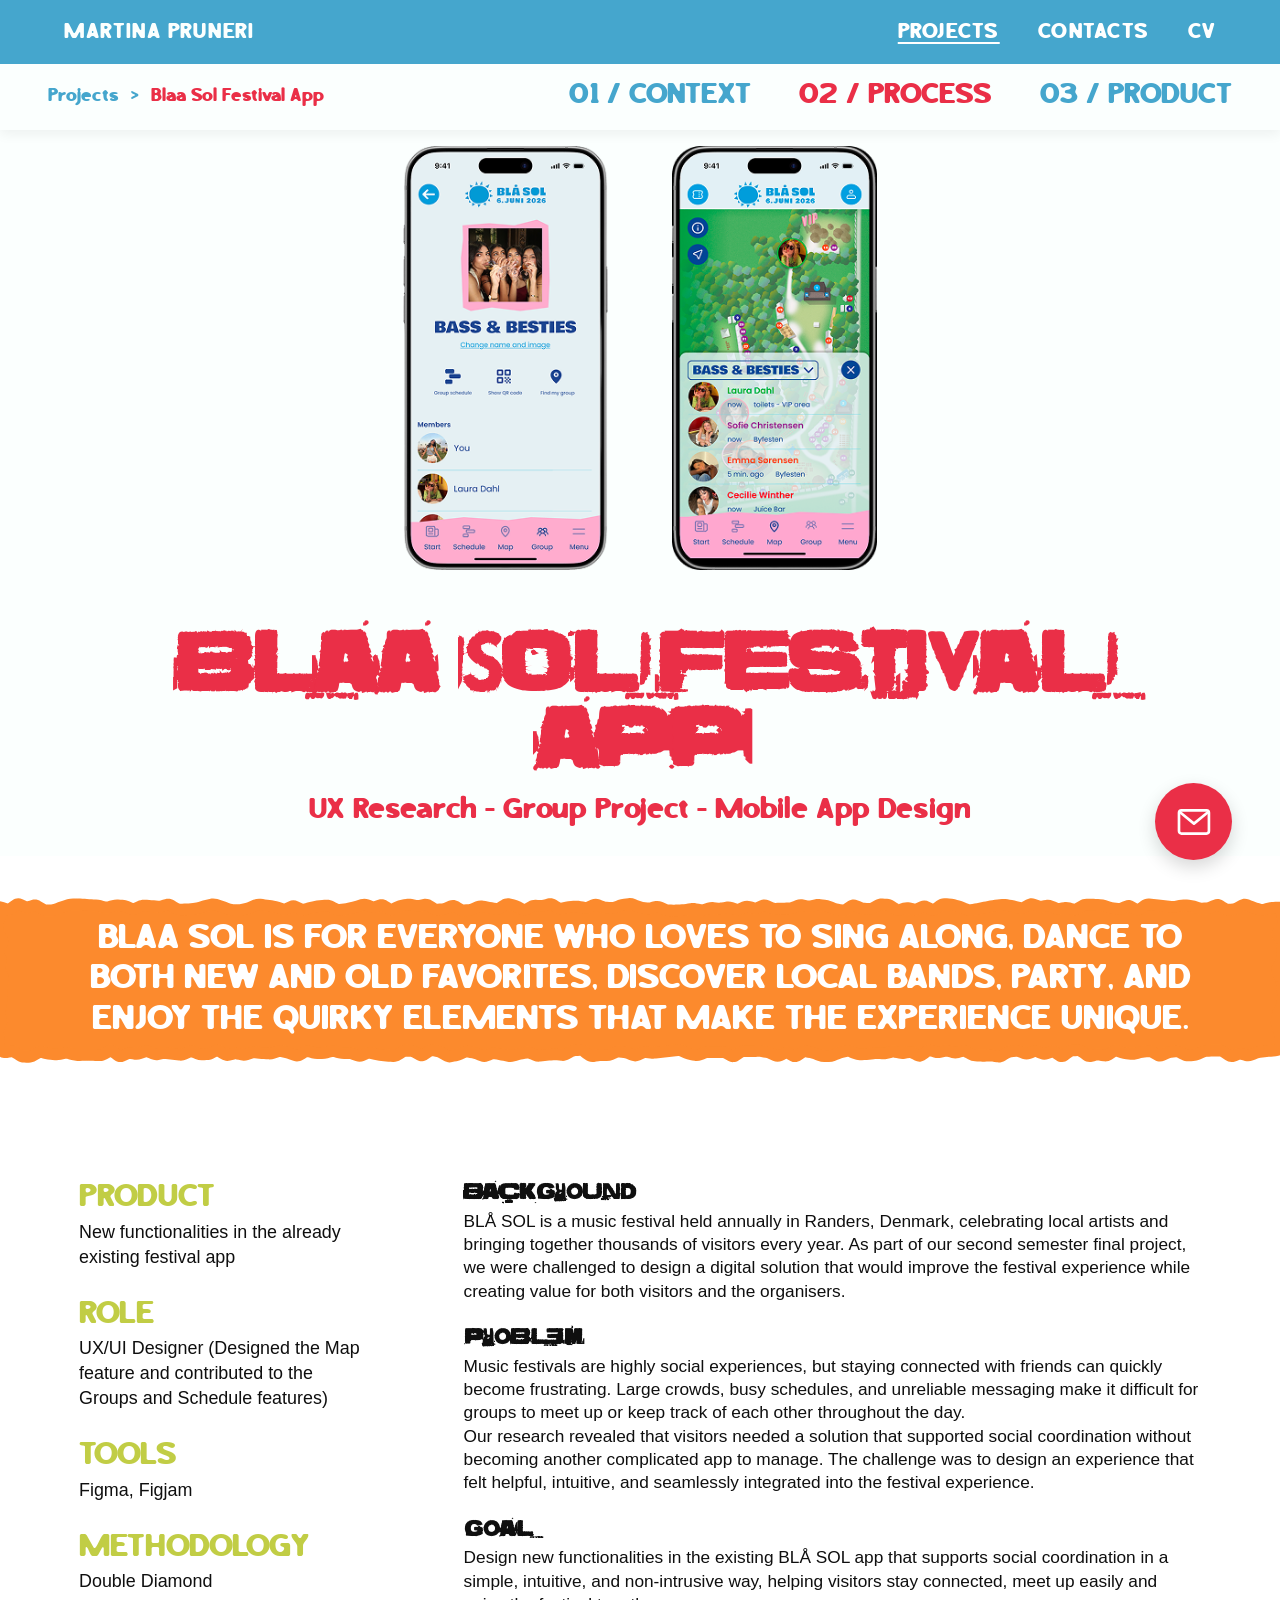
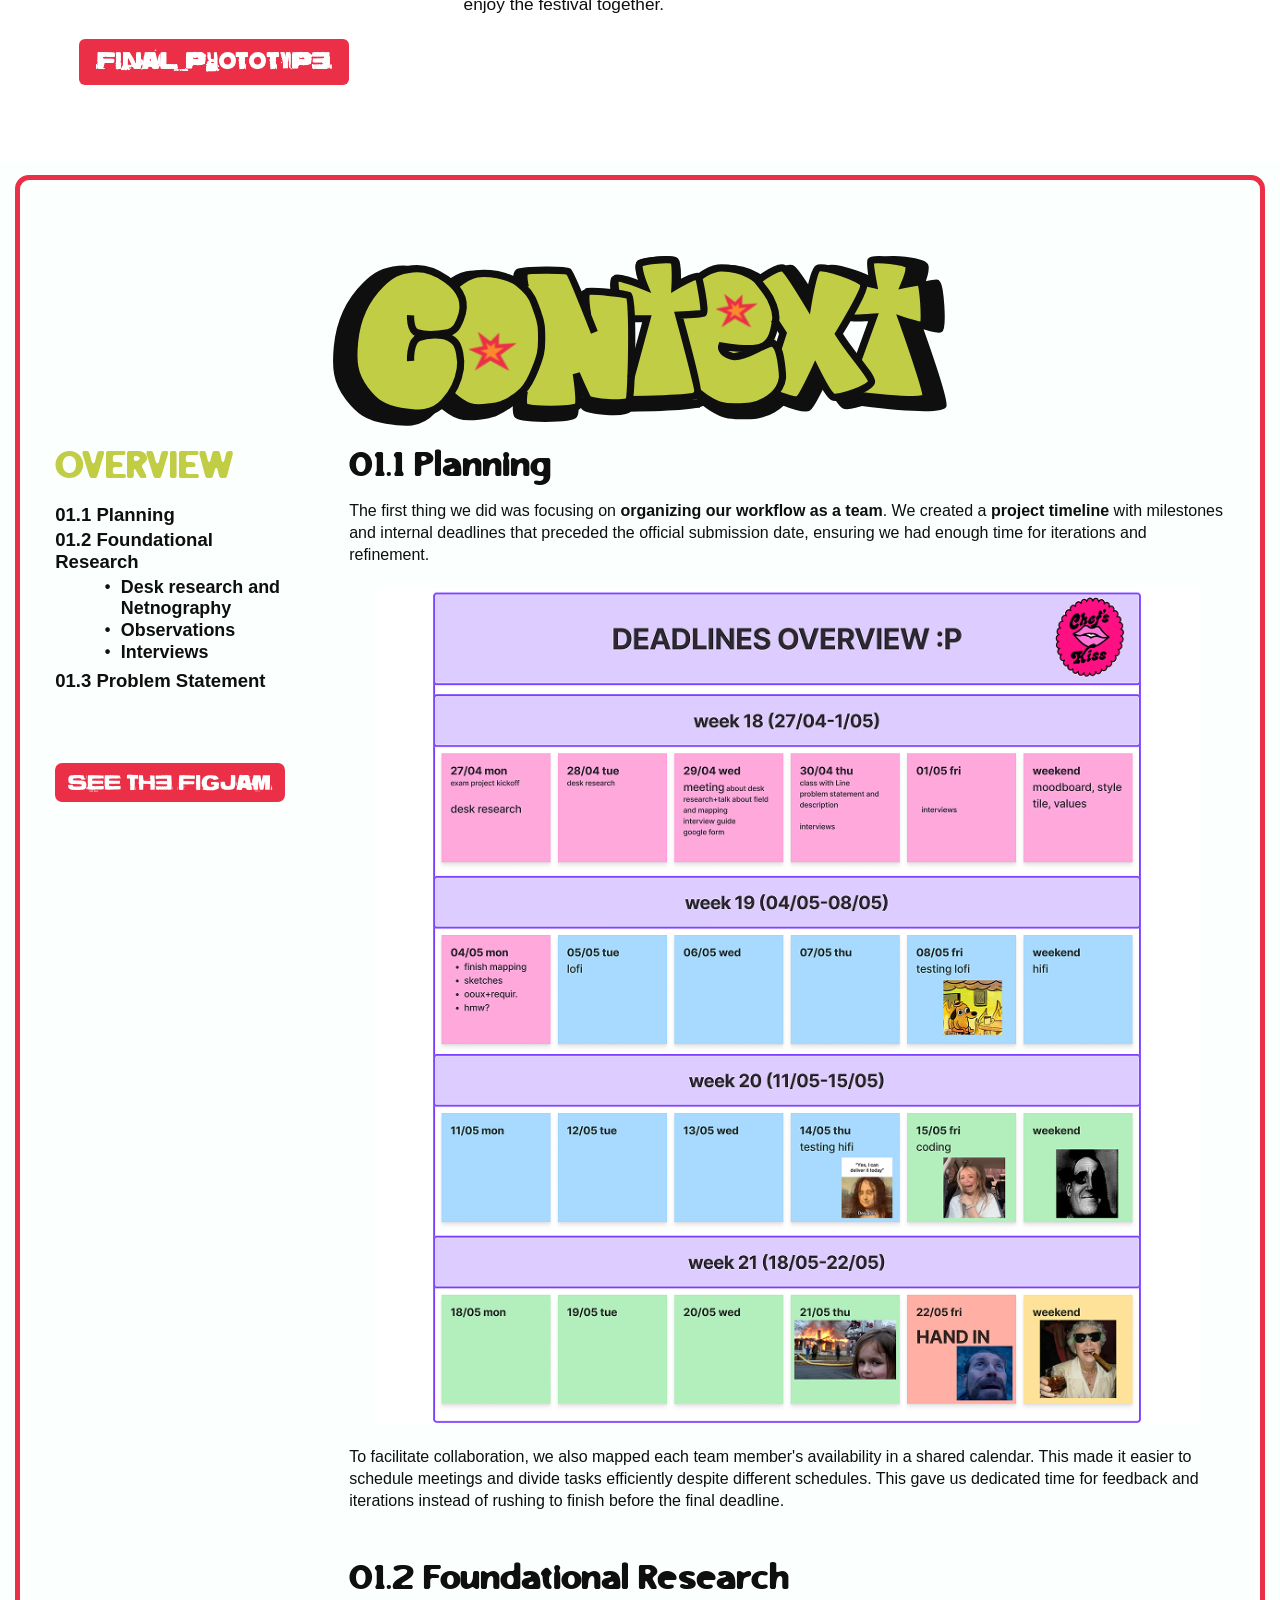
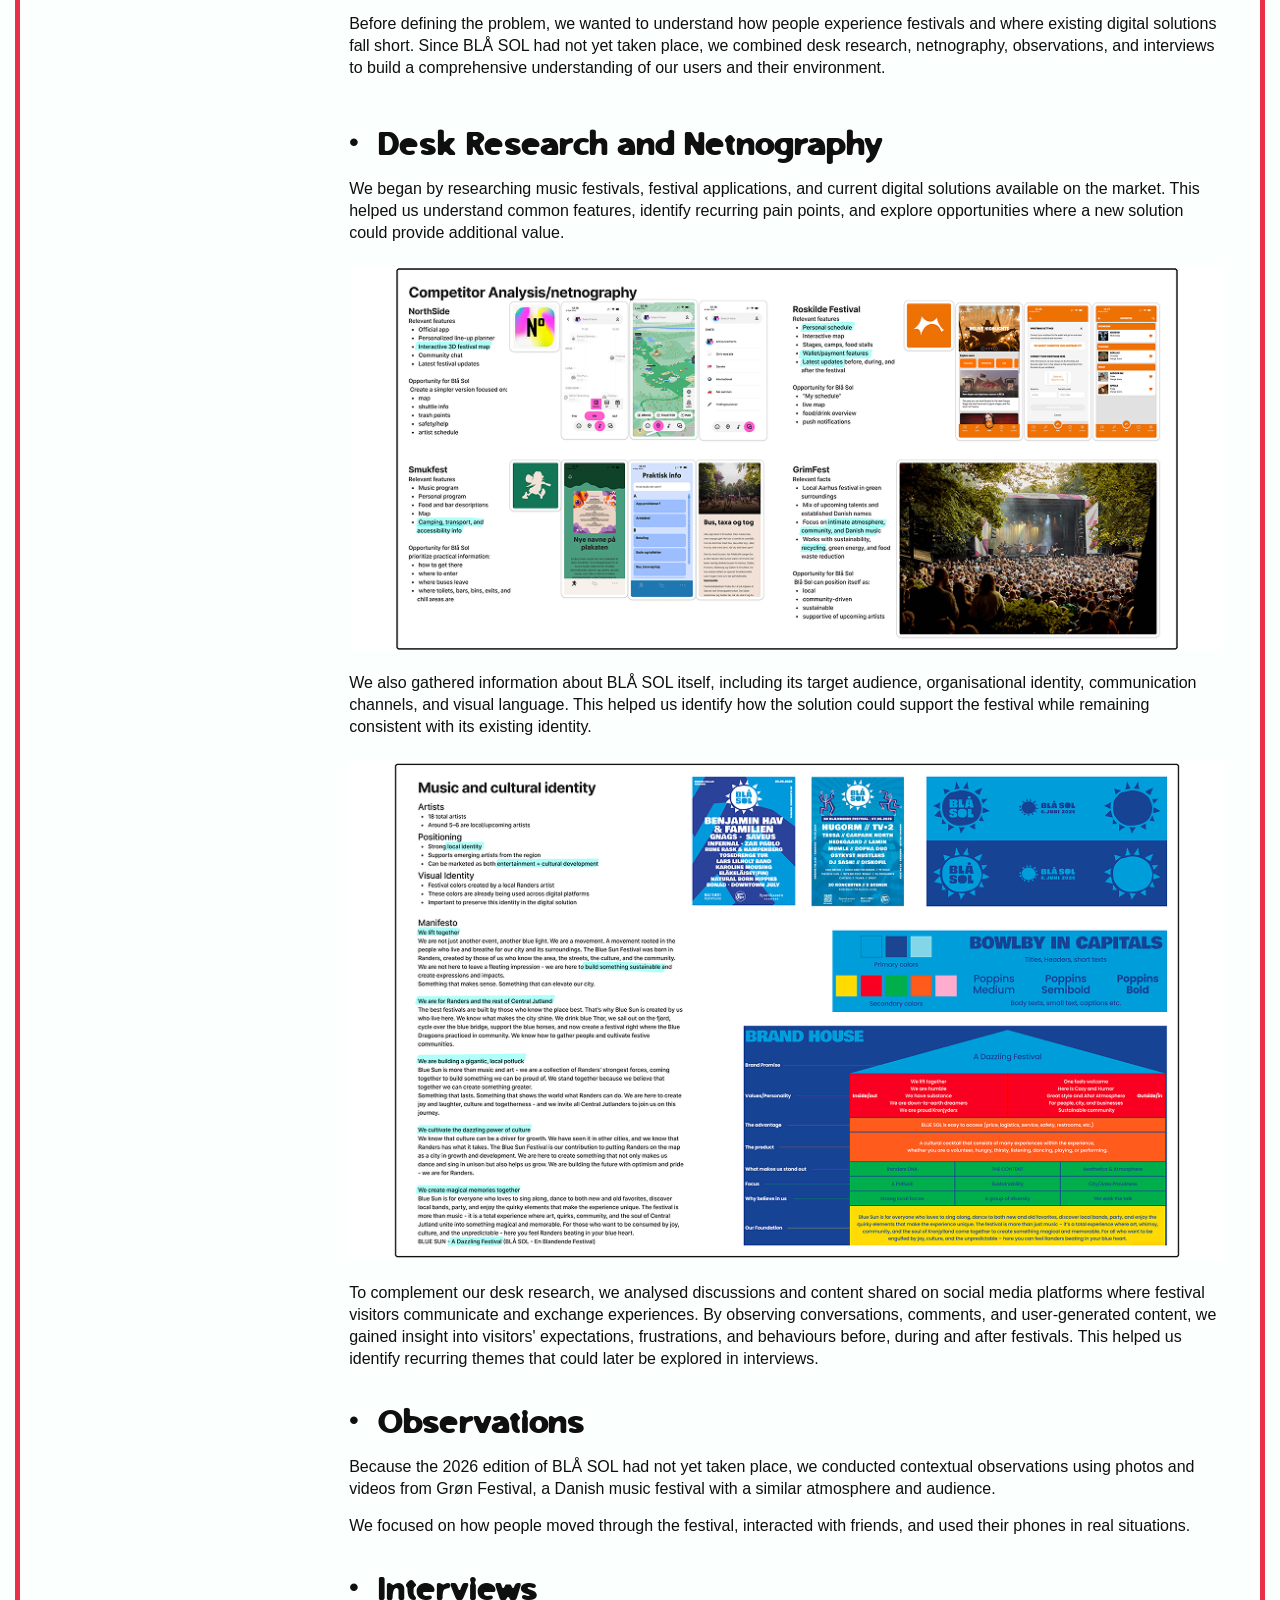
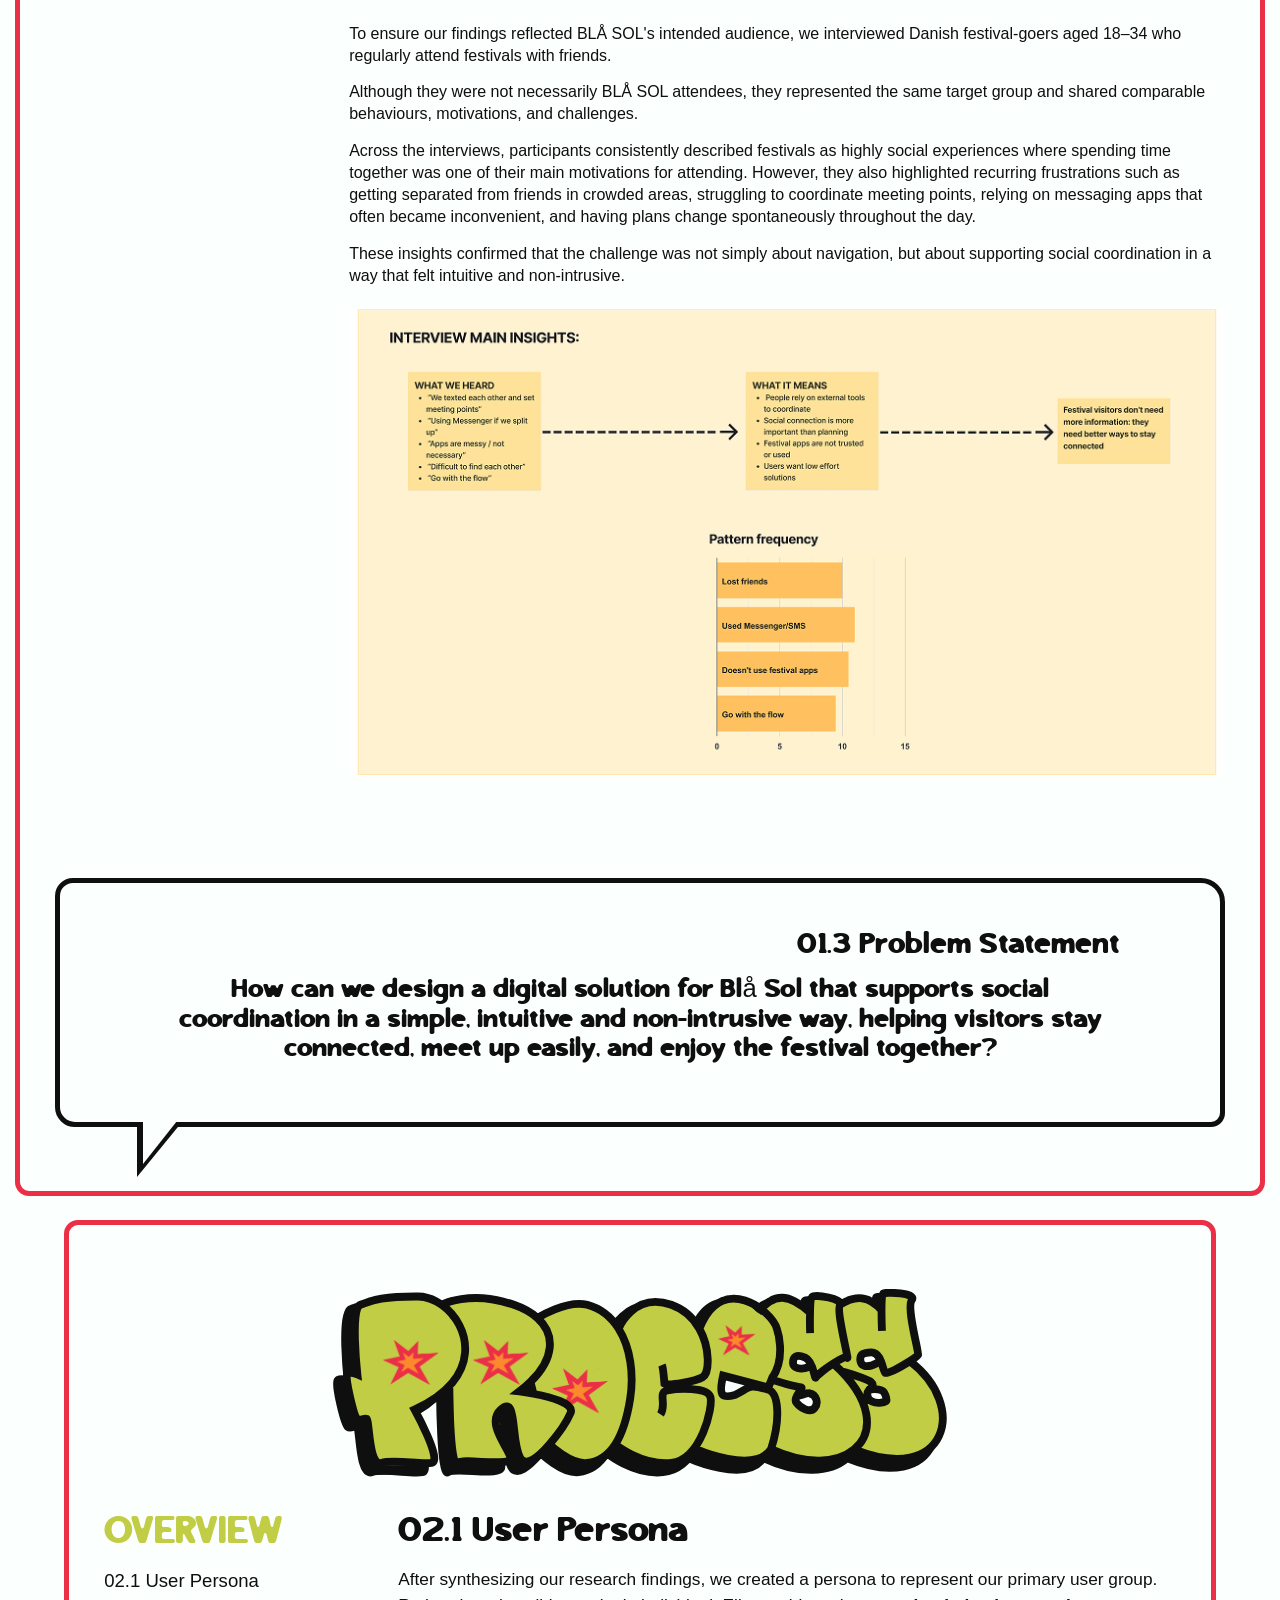
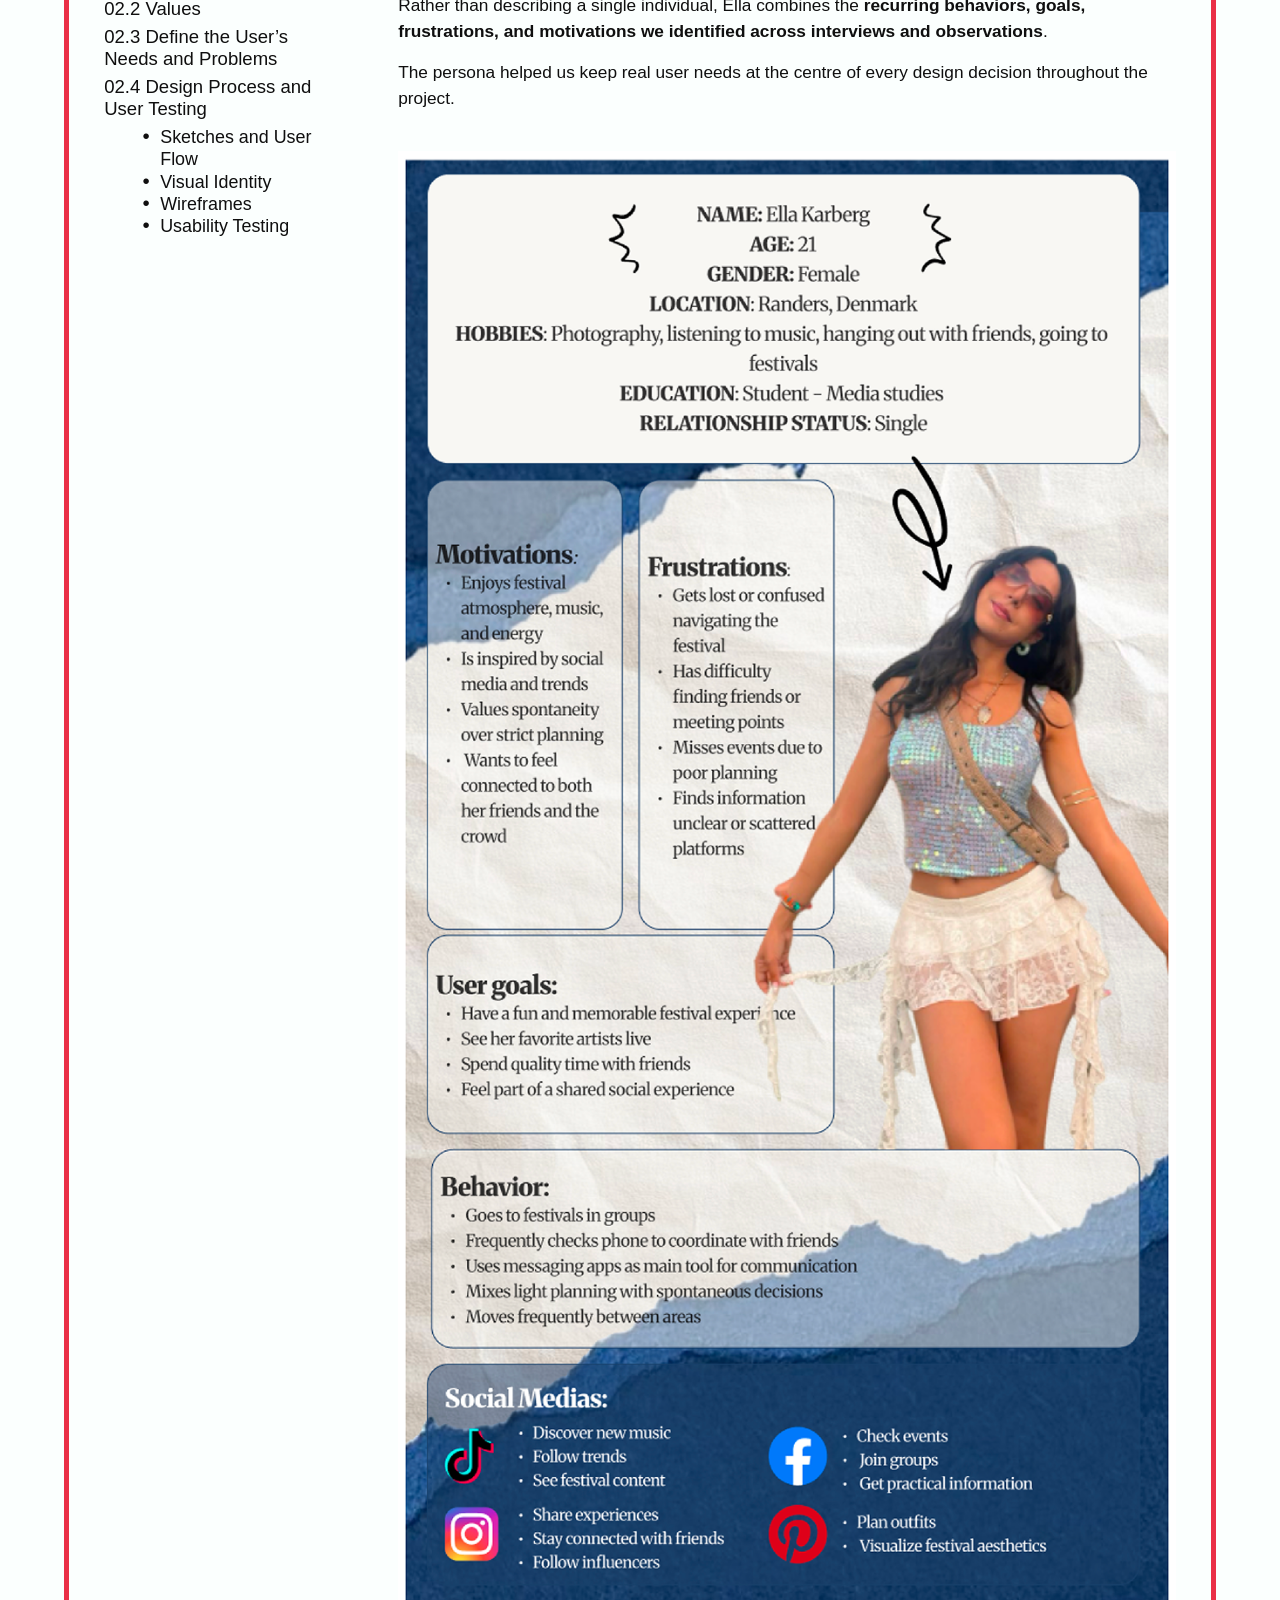
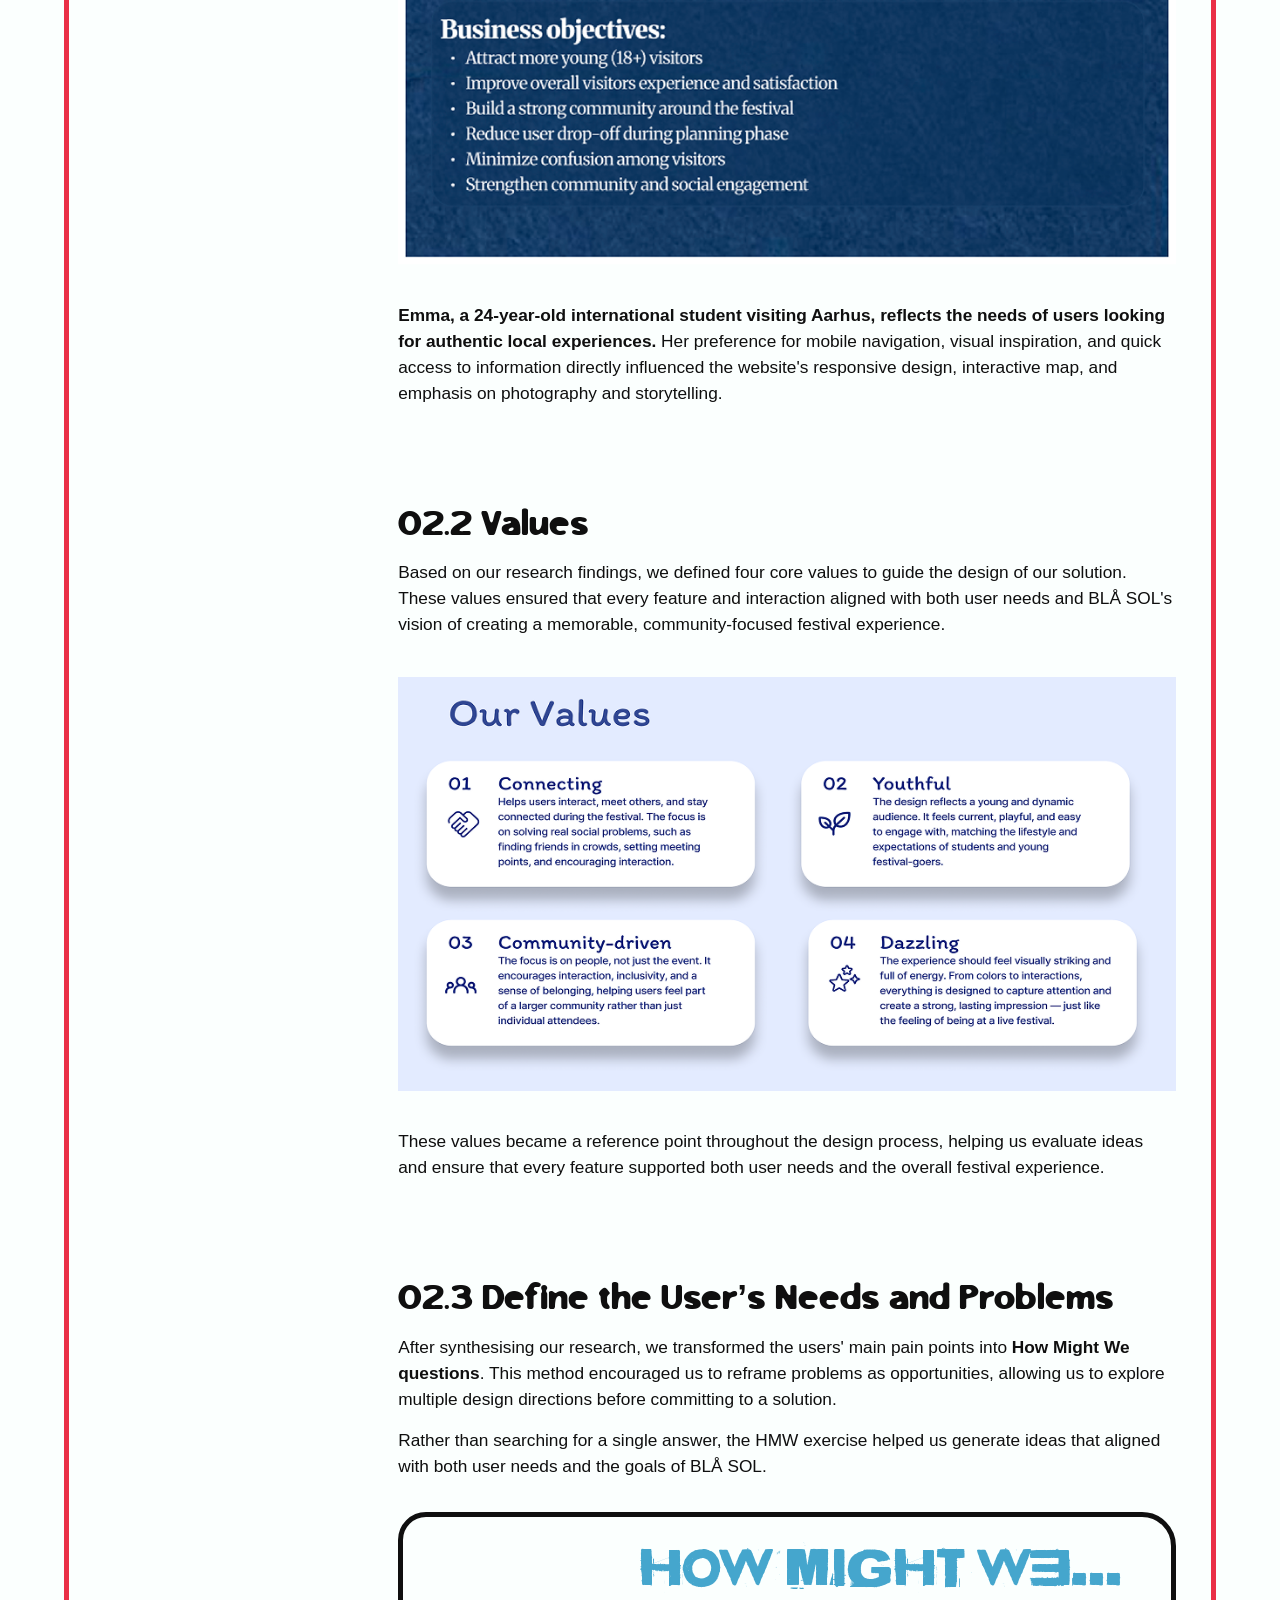
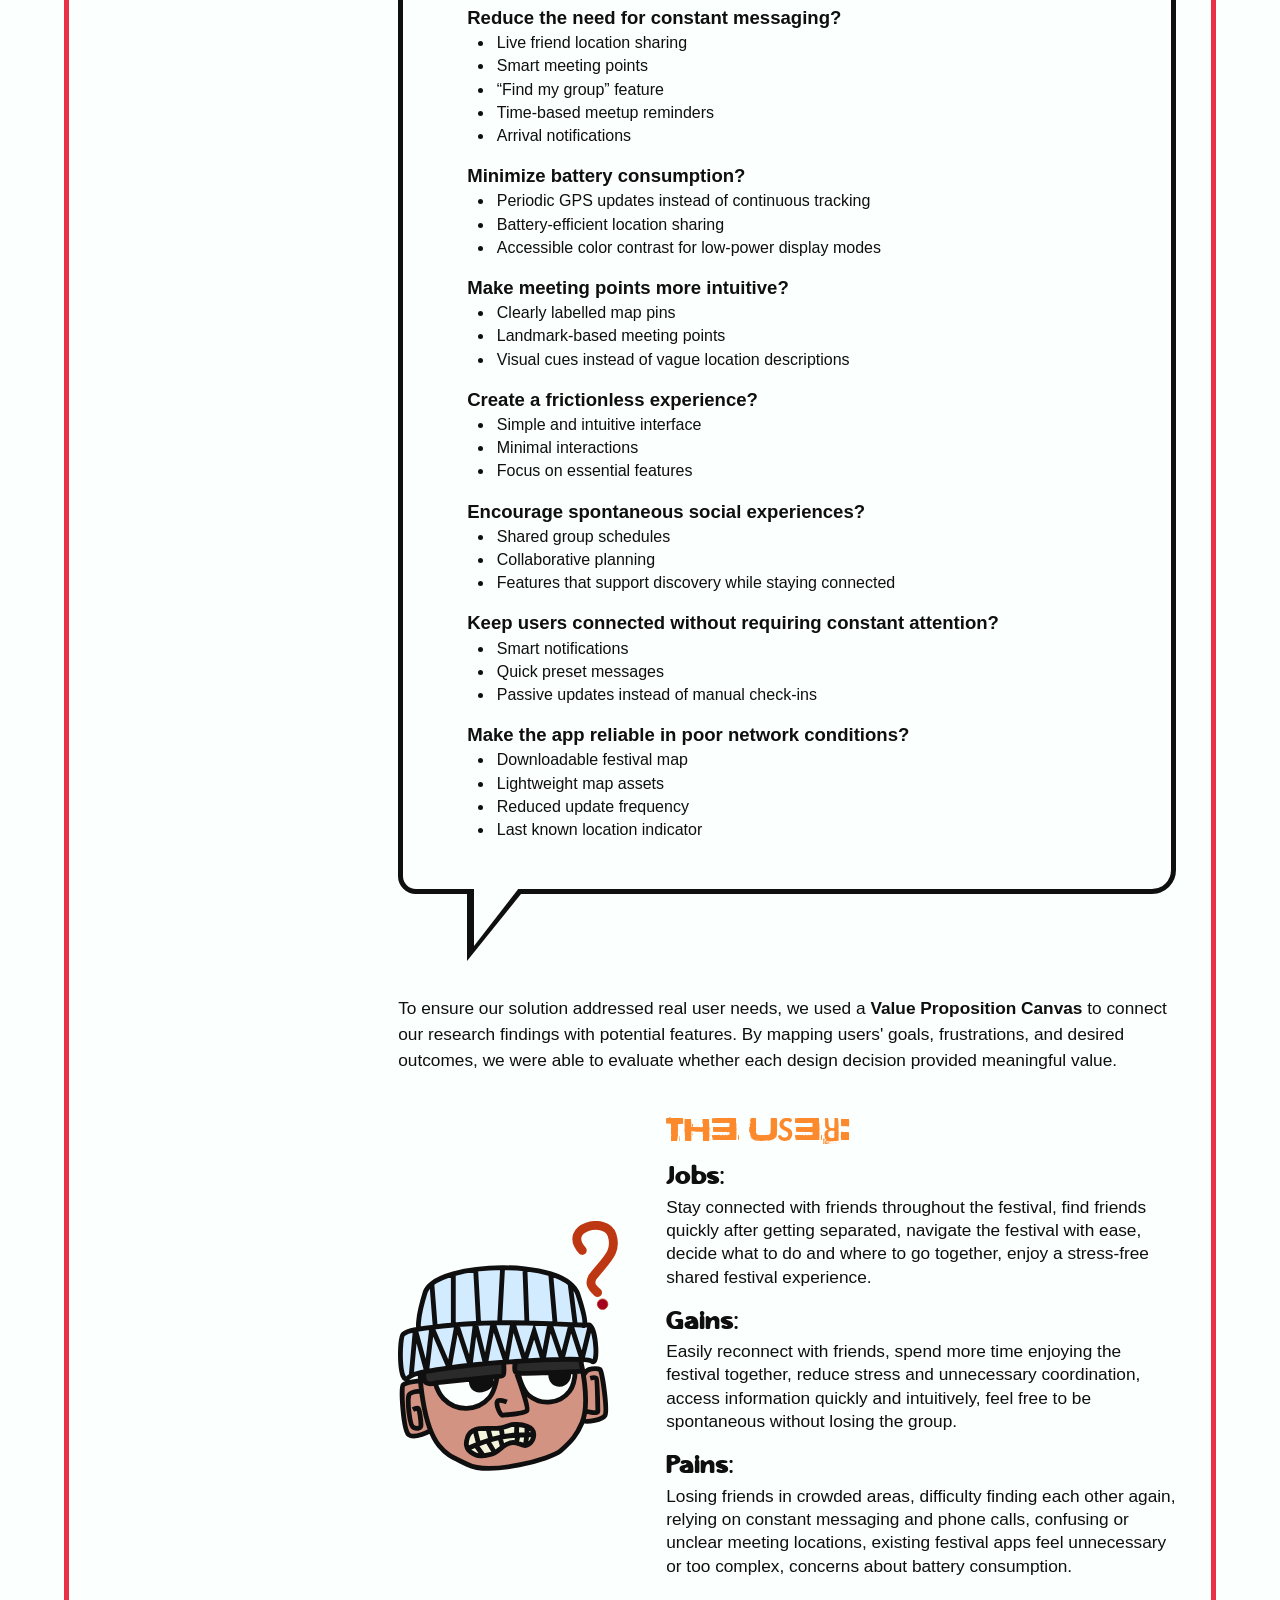
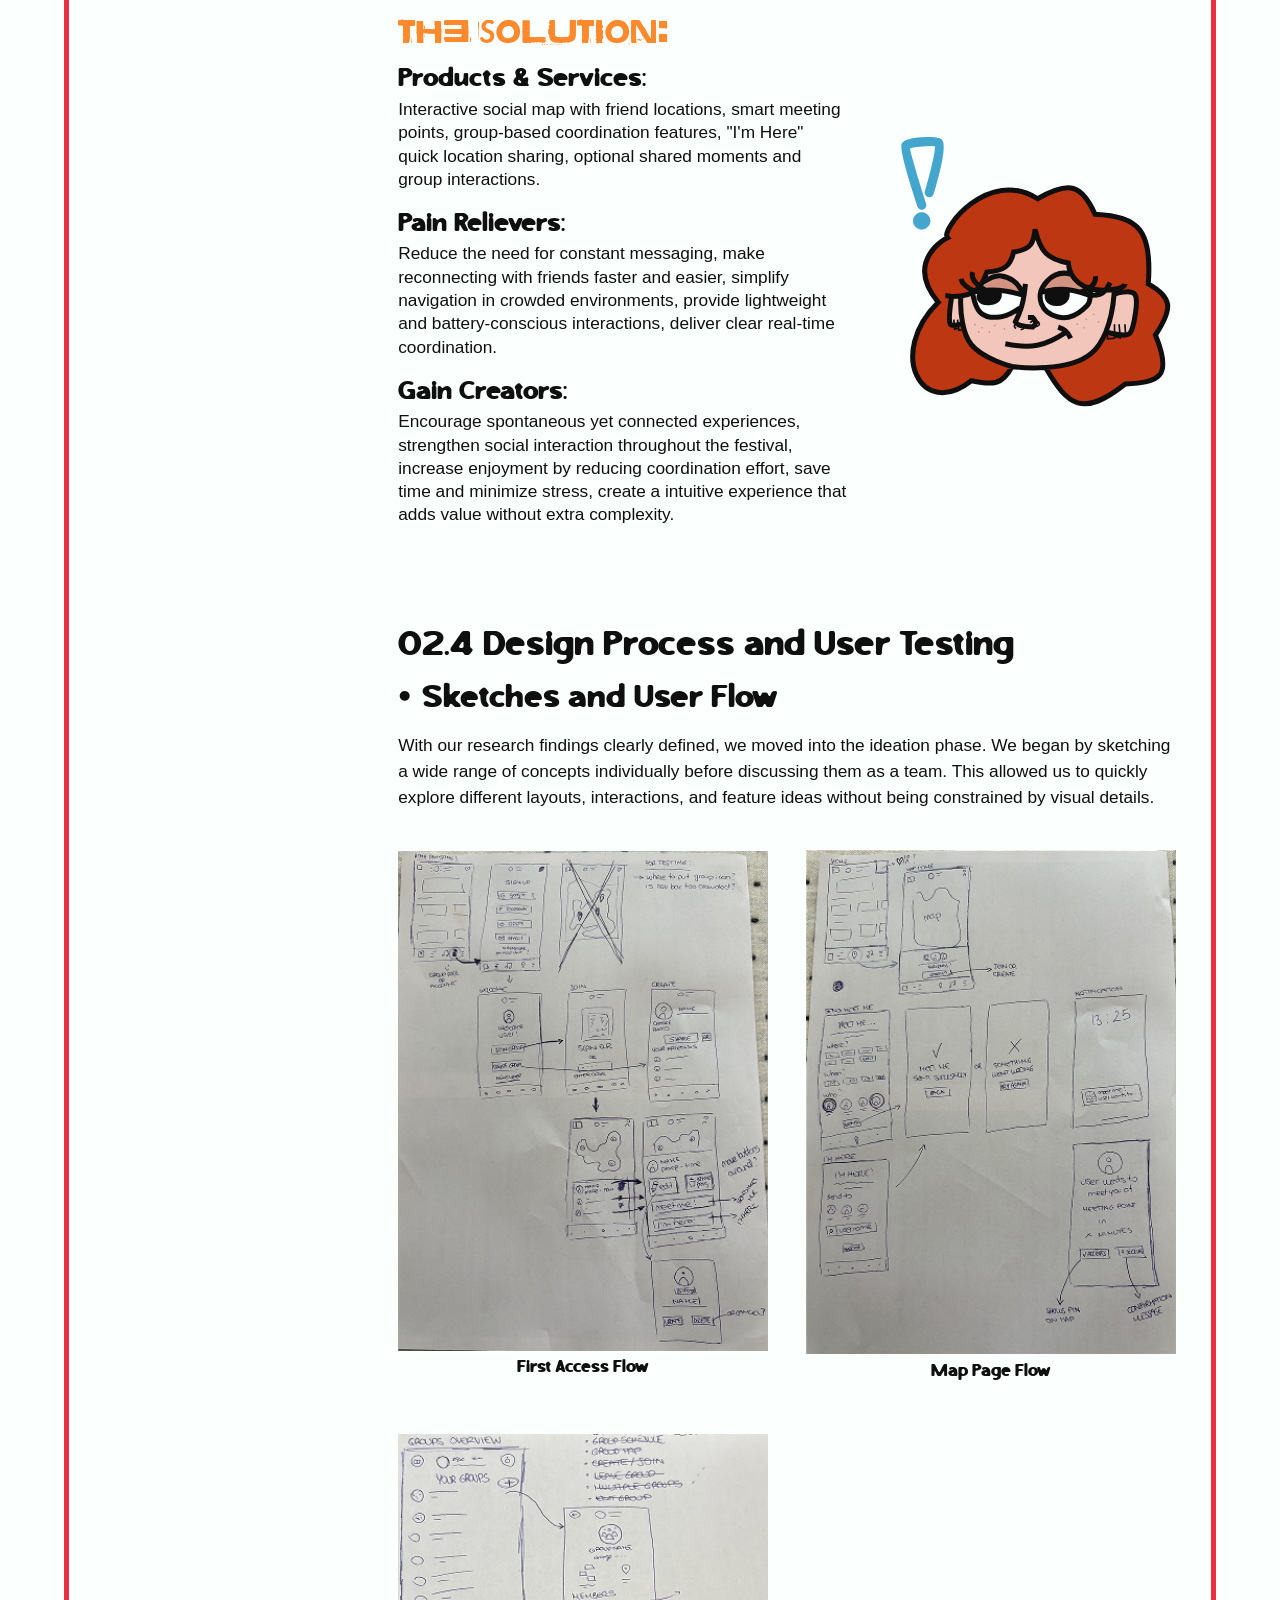
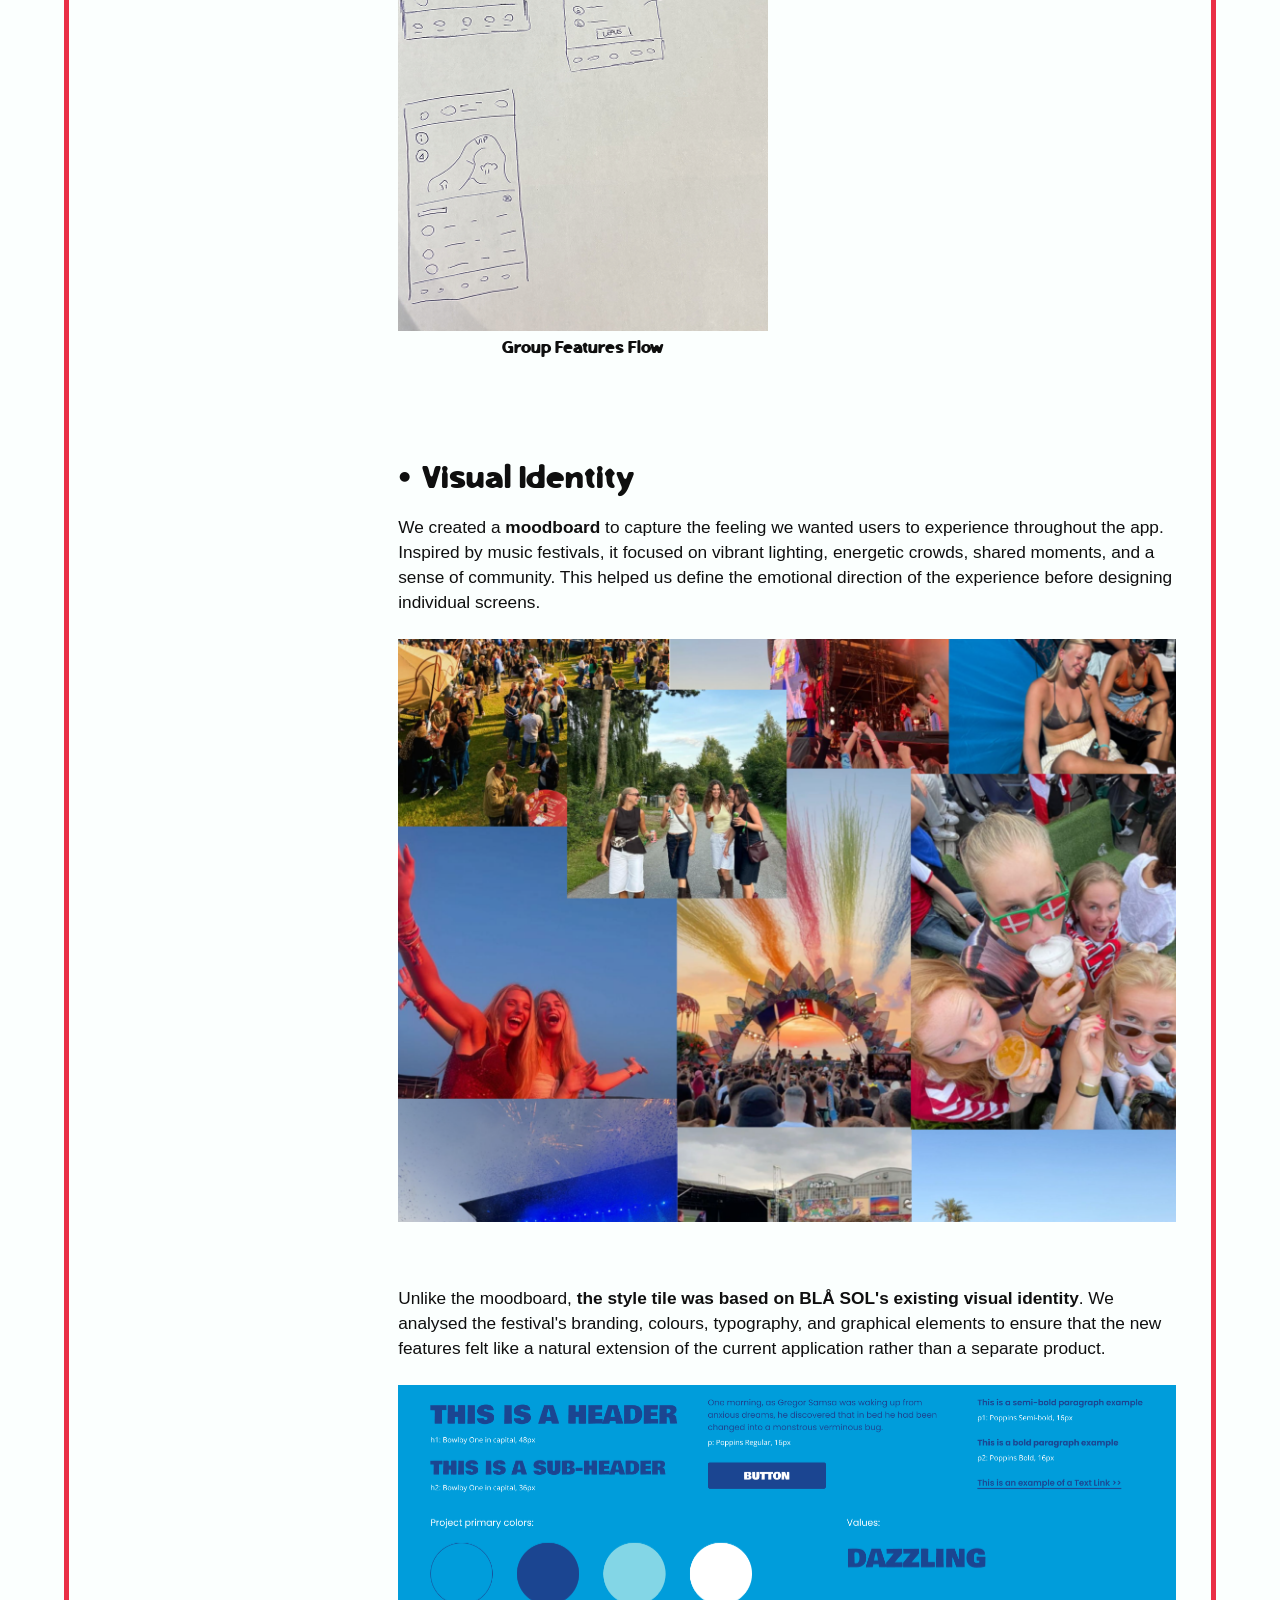
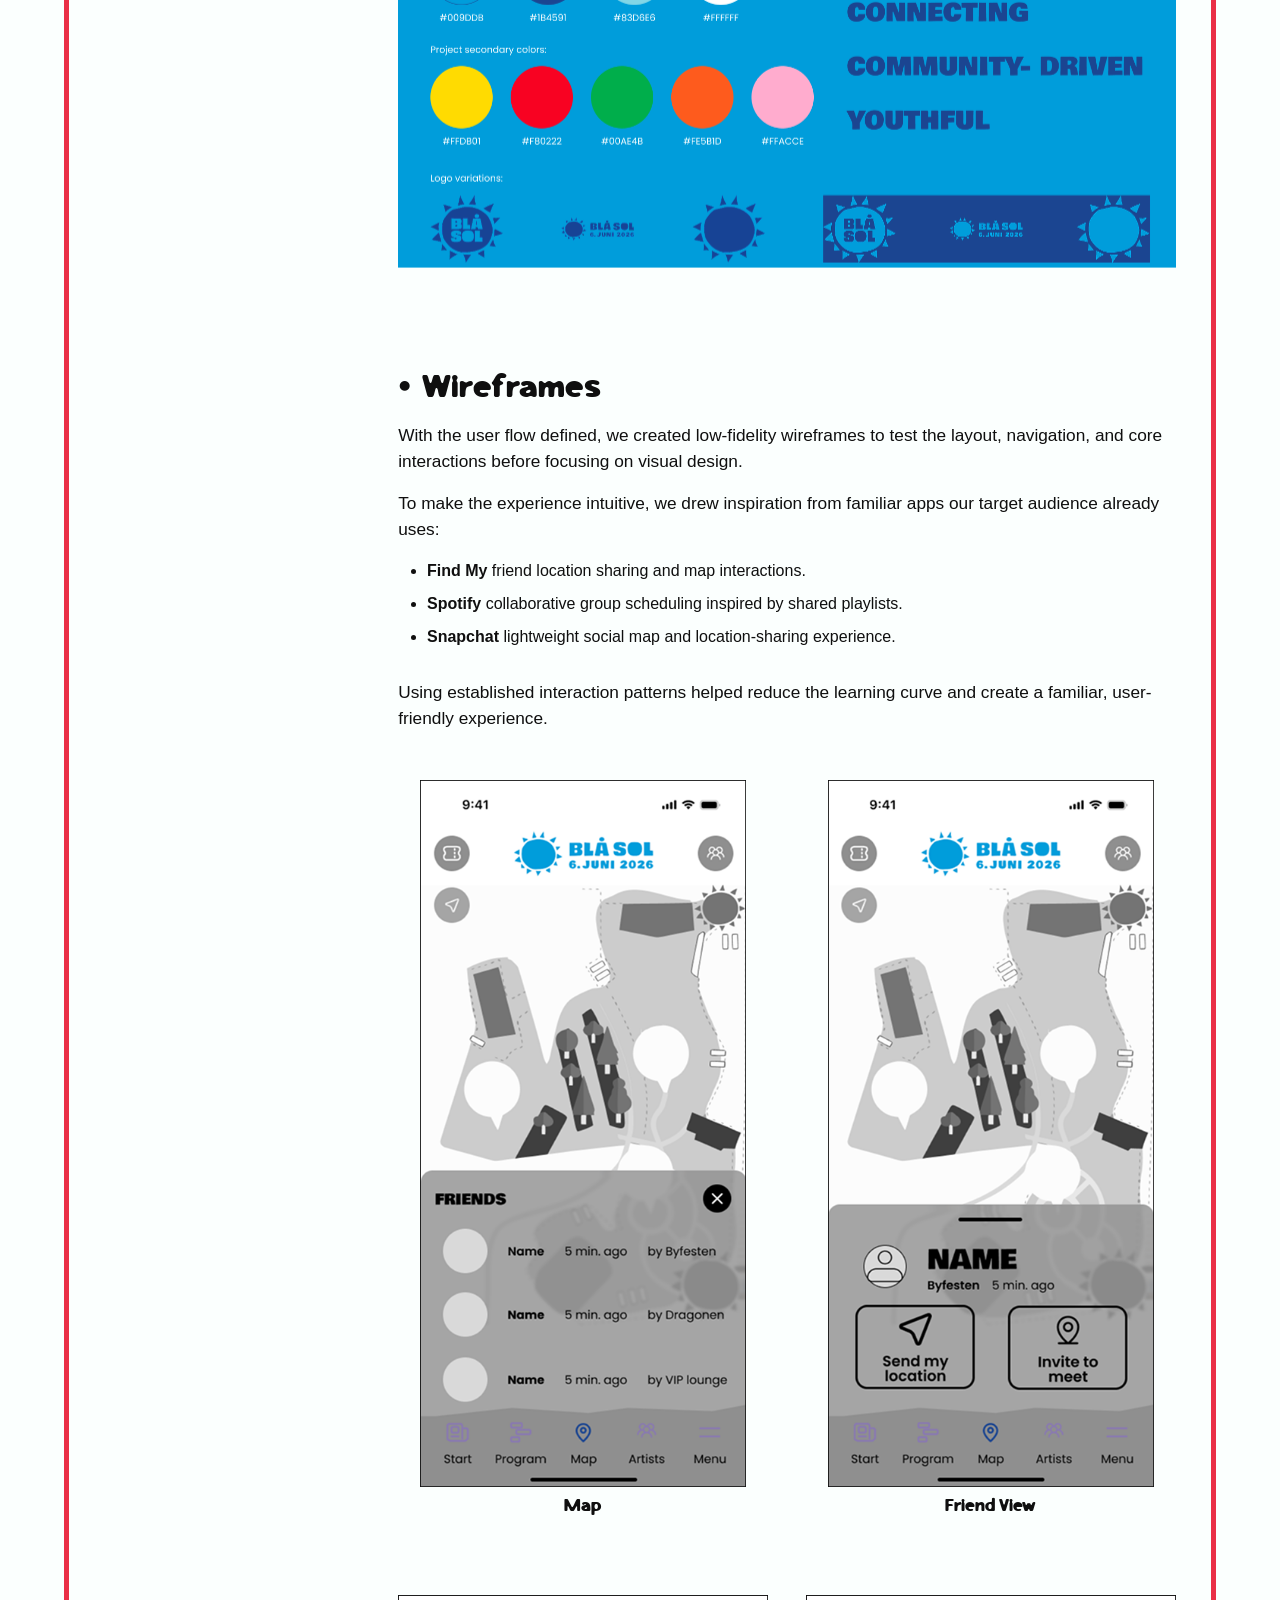
==== commit eb570767: "blaa sol text changed, everything svg, polaroids changed to click me" ====
--- a/blaasol.html
+++ b/blaasol.html
@@ -4,14 +4,14 @@
 <meta charset="UTF-8">
 <meta name="viewport" content="width=device-width, initial-scale=1.0">
 <title>Blaa Sol Festival App — Martina Pruneri</title>
-<link rel="icon" type="image/png" href="assets/star.png">
+<link rel="icon" type="image/svg+xml" href="assets/star.svg">
 <link rel="stylesheet" href="homepage.css">
 <link rel="stylesheet" href="blaasol.css">
 </head>
 <body id="top">
 
 <header class="site-header">
-  <a class="brand" href="homepage.html">MARTINA PRUNERI</a>
+  <a class="brand" href="index.html">MARTINA PRUNERI</a>
   <nav class="main-nav">
     <a href="projects.html" class="active">PROJECTS</a>
     <a href="contacts.html">CONTACTS</a>
@@ -99,7 +99,7 @@
     </div>
     <div class="case-summary__block">
       <h4>Goal</h4>
-      <p>Design a digital solution for BLÅ SOL that supports social coordination in a simple, intuitive, and non-intrusive way—helping visitors stay connected, meet up easily, and enjoy the festival together.</p>
+      <p>Design new functionalities in the existing BLÅ SOL app that supports social coordination in a simple, intuitive, and non-intrusive way, helping visitors stay connected, meet up easily and enjoy the festival together.</p>
     </div>
   </div>
 </div>
@@ -183,11 +183,11 @@
     <h3>01.1 Planning</h3>
 
     <p>
-      Before starting the design process, we focused on
+      The first thing we did was focusing on
       <strong>organizing our workflow as a team</strong>.
       We created a <strong>project timeline</strong> with milestones and
       internal deadlines that preceded the official submission date, ensuring
-      we had enough time for iterations, testing, and refinement.
+      we had enough time for iterations and refinement.
     </p>
 
     <img
@@ -199,14 +199,9 @@
     <p>
       To facilitate collaboration, we also mapped each team member's
       availability in a shared calendar. This made it easier to schedule
-      meetings, plan workshops, and divide tasks efficiently despite different
-      schedules.
-    </p>
-
-    <p>
-      Setting internal deadlines and planning our availability from the
-      beginning gave us dedicated time for feedback and iterations instead of
-      rushing to finish before the final deadline.
+      meetings and divide tasks efficiently despite different schedules. This
+      gave us dedicated time for feedback and iterations instead of rushing to
+      finish before the final deadline.
     </p>
   </article>
 
@@ -268,11 +263,8 @@
       shared on social media platforms where festival visitors communicate and
       exchange experiences. By observing conversations, comments, and
       user-generated content, we gained insight into visitors' expectations,
-      frustrations, and behaviours before, during, and after festivals.
-    </p>
-
-    <p>
-      This helped us identify recurring themes that could later be explored in
+      frustrations, and behaviours before, during and after festivals. This
+      helped us identify recurring themes that could later be explored in
       interviews.
     </p>
   </article>
@@ -353,7 +345,7 @@
         <h3>01.3 Problem Statement</h3>
 
         <p>
-            How can we design a digital solution for Blå Sol that supports social coordination in a simple, intuitive, and non-intrusive way—helping visitors stay connected, meet up easily, and enjoy the festival together
+            How can we design a digital solution for Blå Sol that supports social coordination in a simple, intuitive and non-intrusive way, helping visitors stay connected, meet up easily, and enjoy the festival together?
         </p>
       </div>
     </article>
@@ -955,7 +947,7 @@
 </section>
 
 <a class="back-to-top" href="#top">
-  <img class="backtotop" src="assets/backtotop.png" alt="Back to top">
+  <img class="backtotop" src="assets/backtotop.svg" alt="Back to top">
 </a>
 
 <a class="case-email" href="mailto:prumarti2006@gmail.com" aria-label="Email me">
--- a/homepage.css
+++ b/homepage.css
@@ -140,6 +140,12 @@
   letter-spacing: 0.06em;
   font-size: 1.3rem;
   cursor: inherit;
+}
+
+.brand.active {
+  color: #fff;
+  text-decoration: underline;
+  text-underline-offset: 0.2em;
 }
 
 .main-nav {
--- a/blaasol.css
+++ b/blaasol.css
@@ -3,7 +3,9 @@
    ================================================== */
 
 .main-nav a.active {
-  color: var(--red);
+  color: #fff;
+  text-decoration: underline;
+  text-underline-offset: 0.2em;
 }
 
 .brand {
@@ -613,6 +615,7 @@
     0
     clamp(1rem, 2vw, 1.4rem);
   object-fit: contain;
+  cursor: zoom-in;
 }
 
 
@@ -1799,4 +1802,4 @@
 
 .product-reflection p:last-child {
   margin-bottom: 0;
-}+}
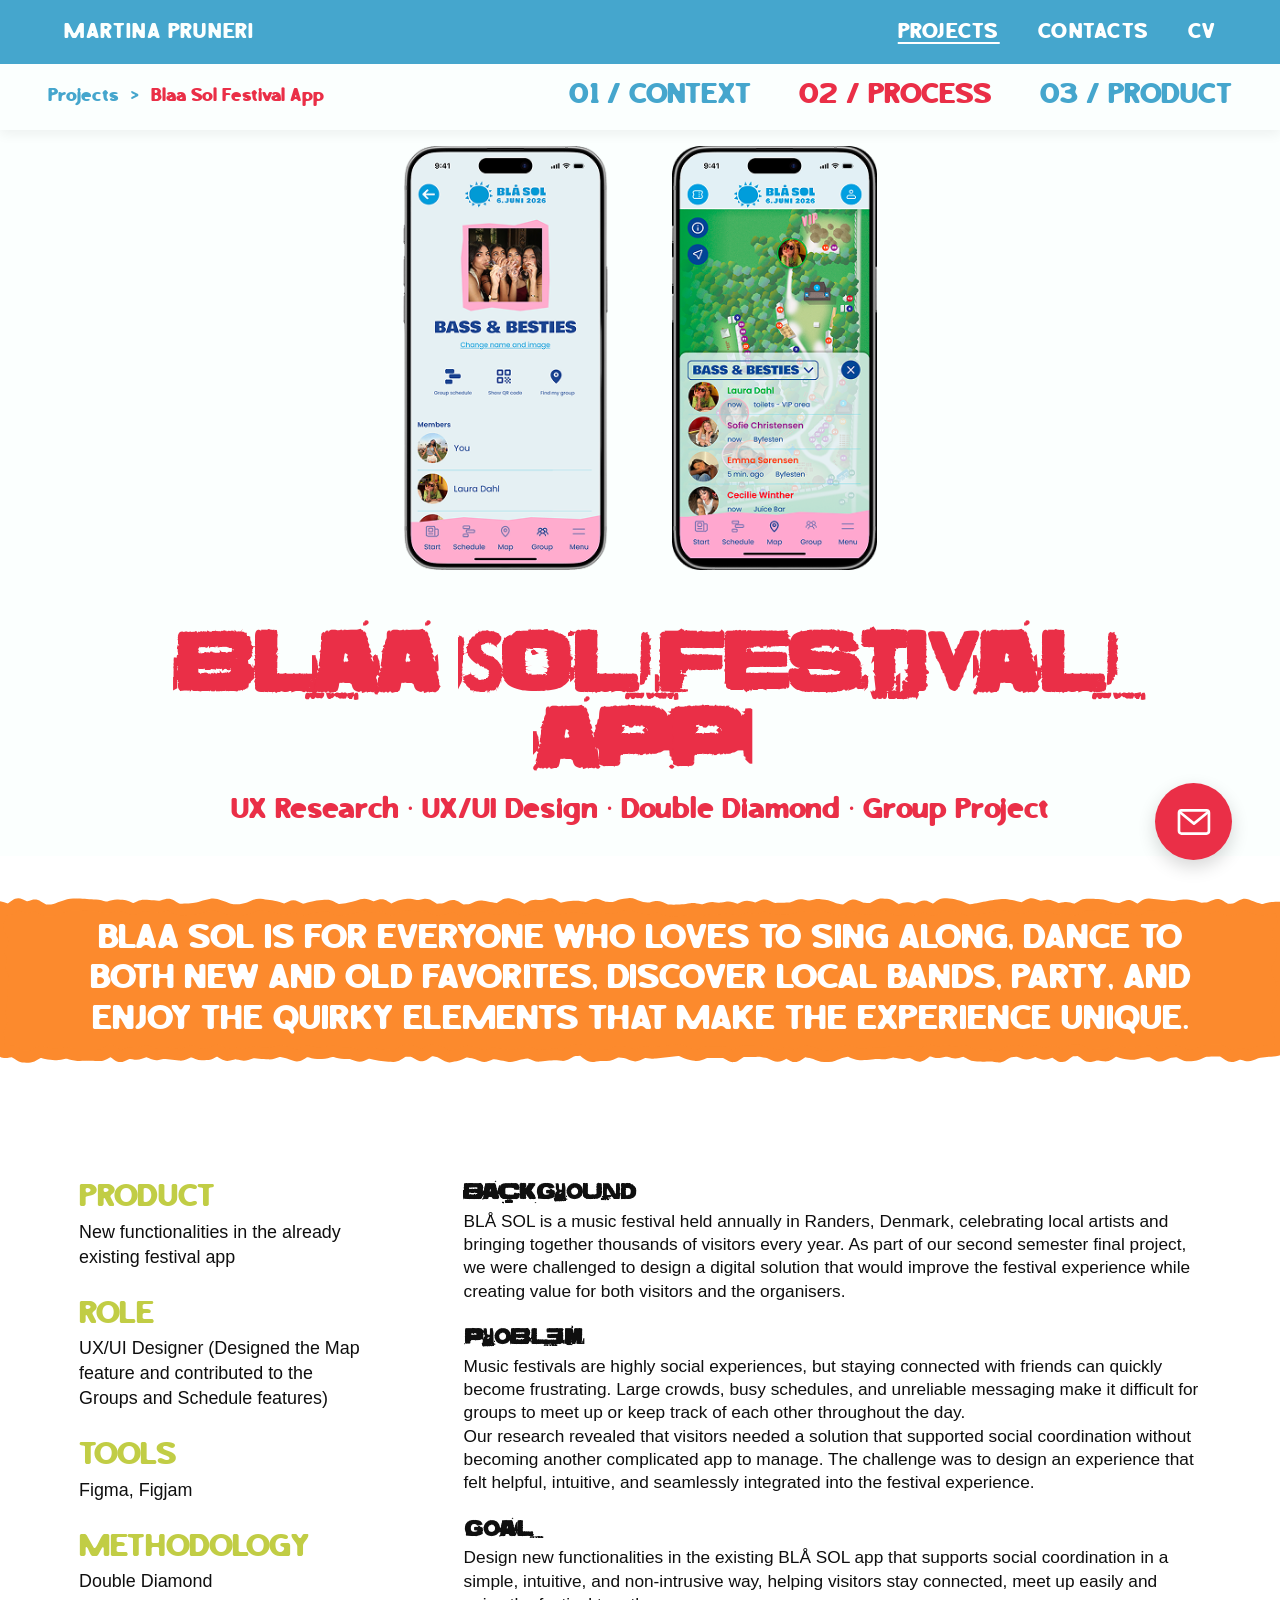
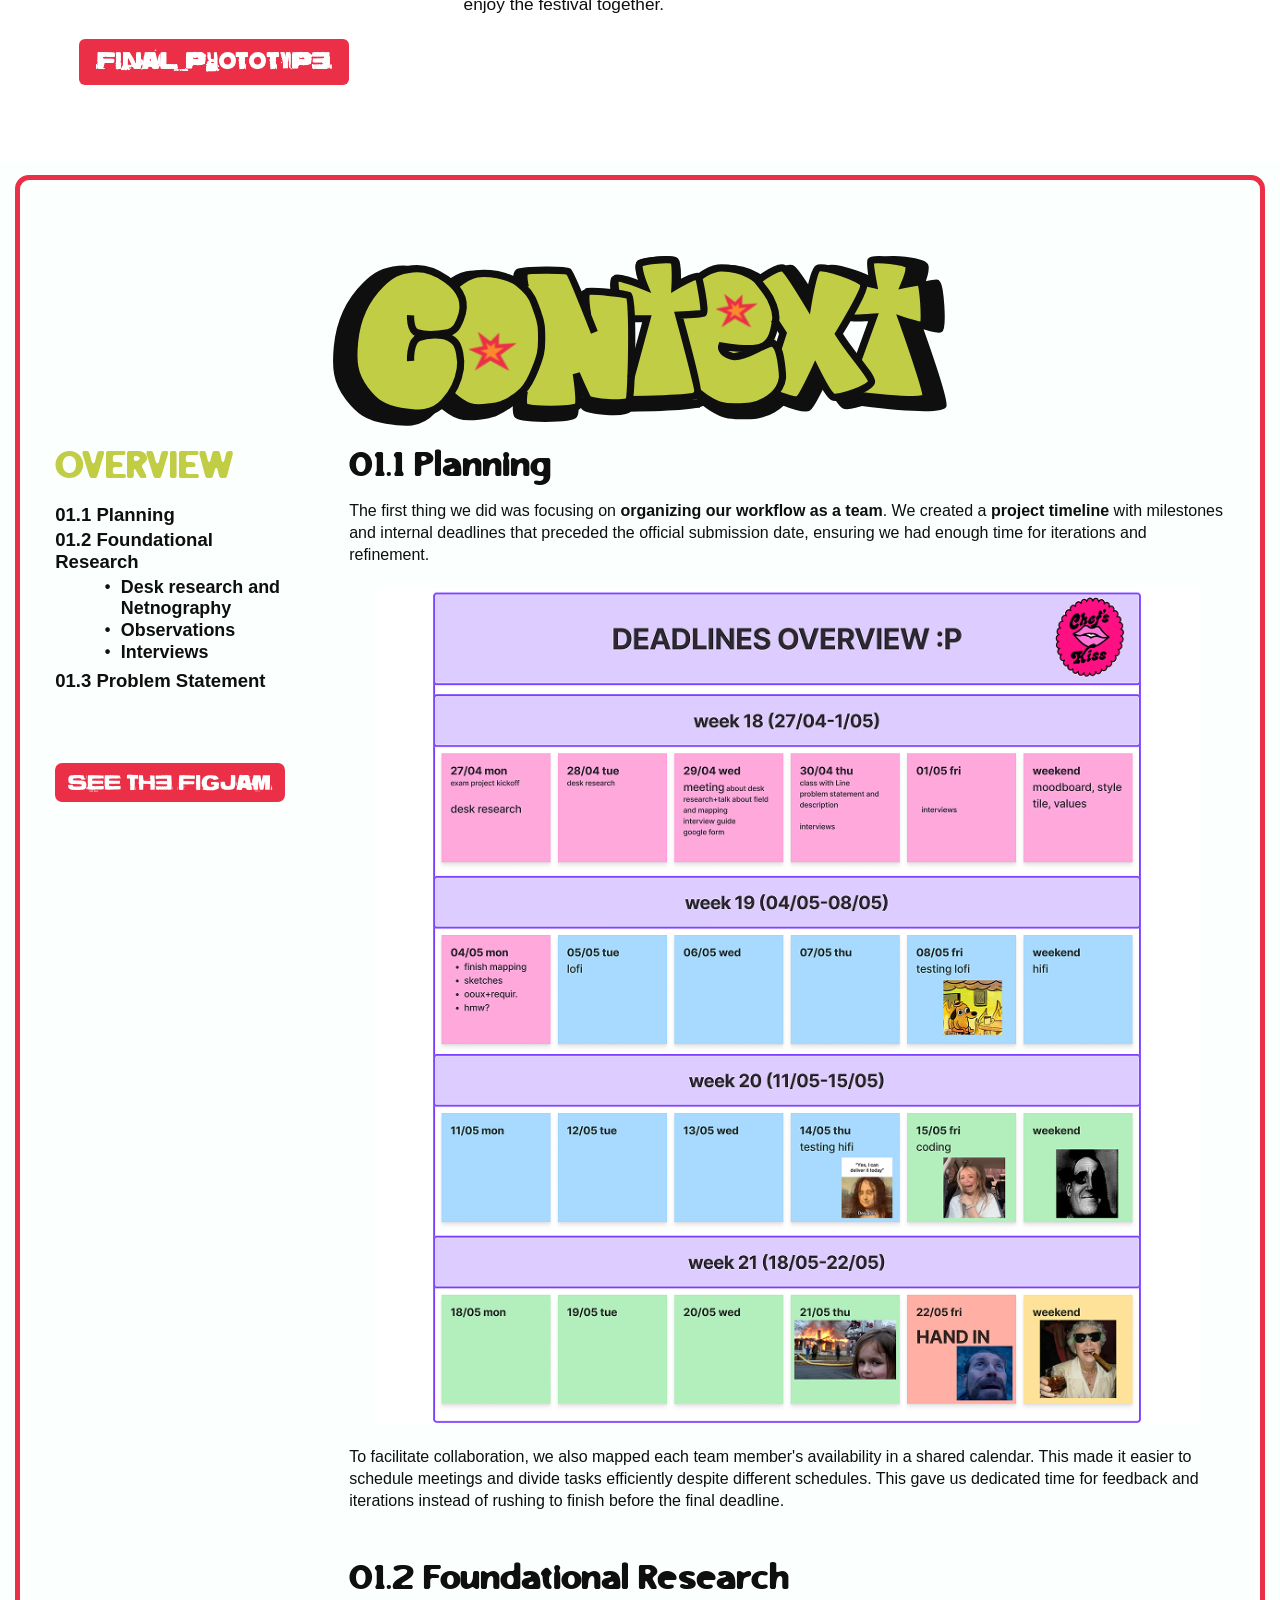
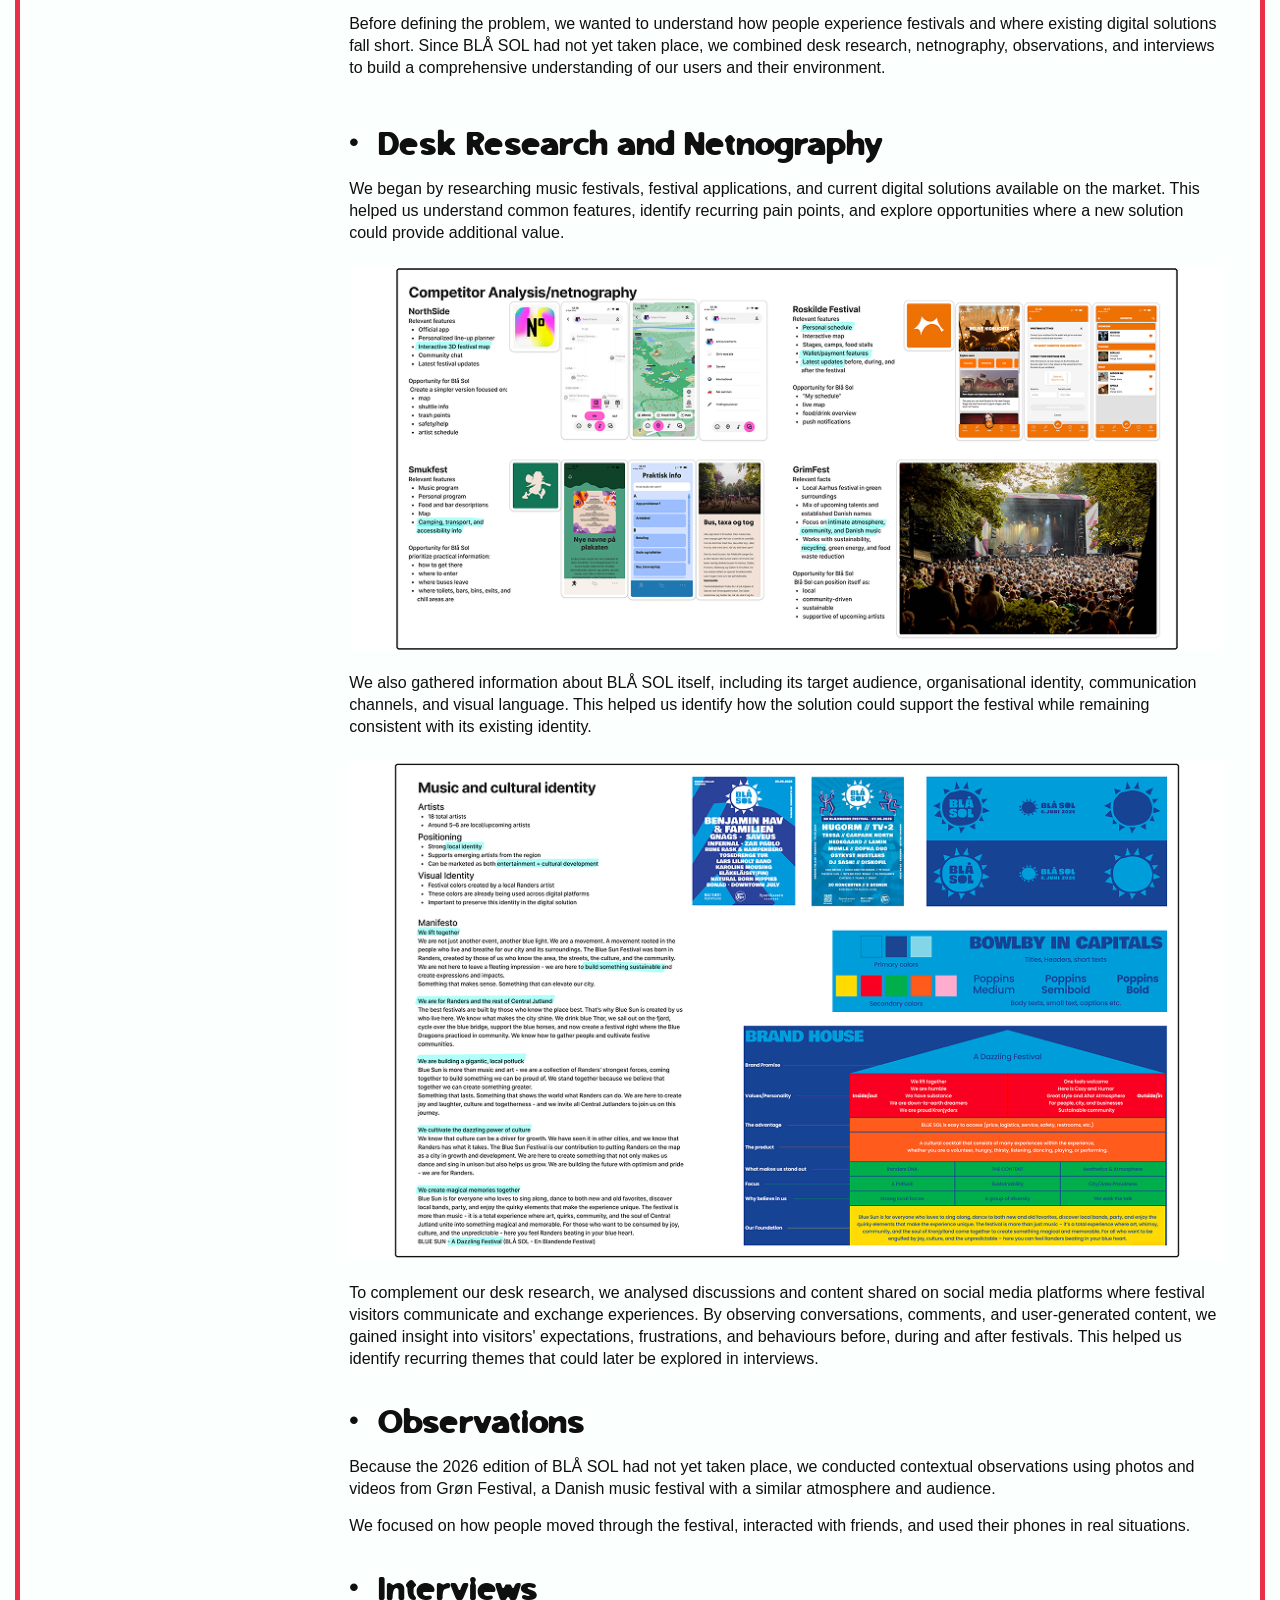
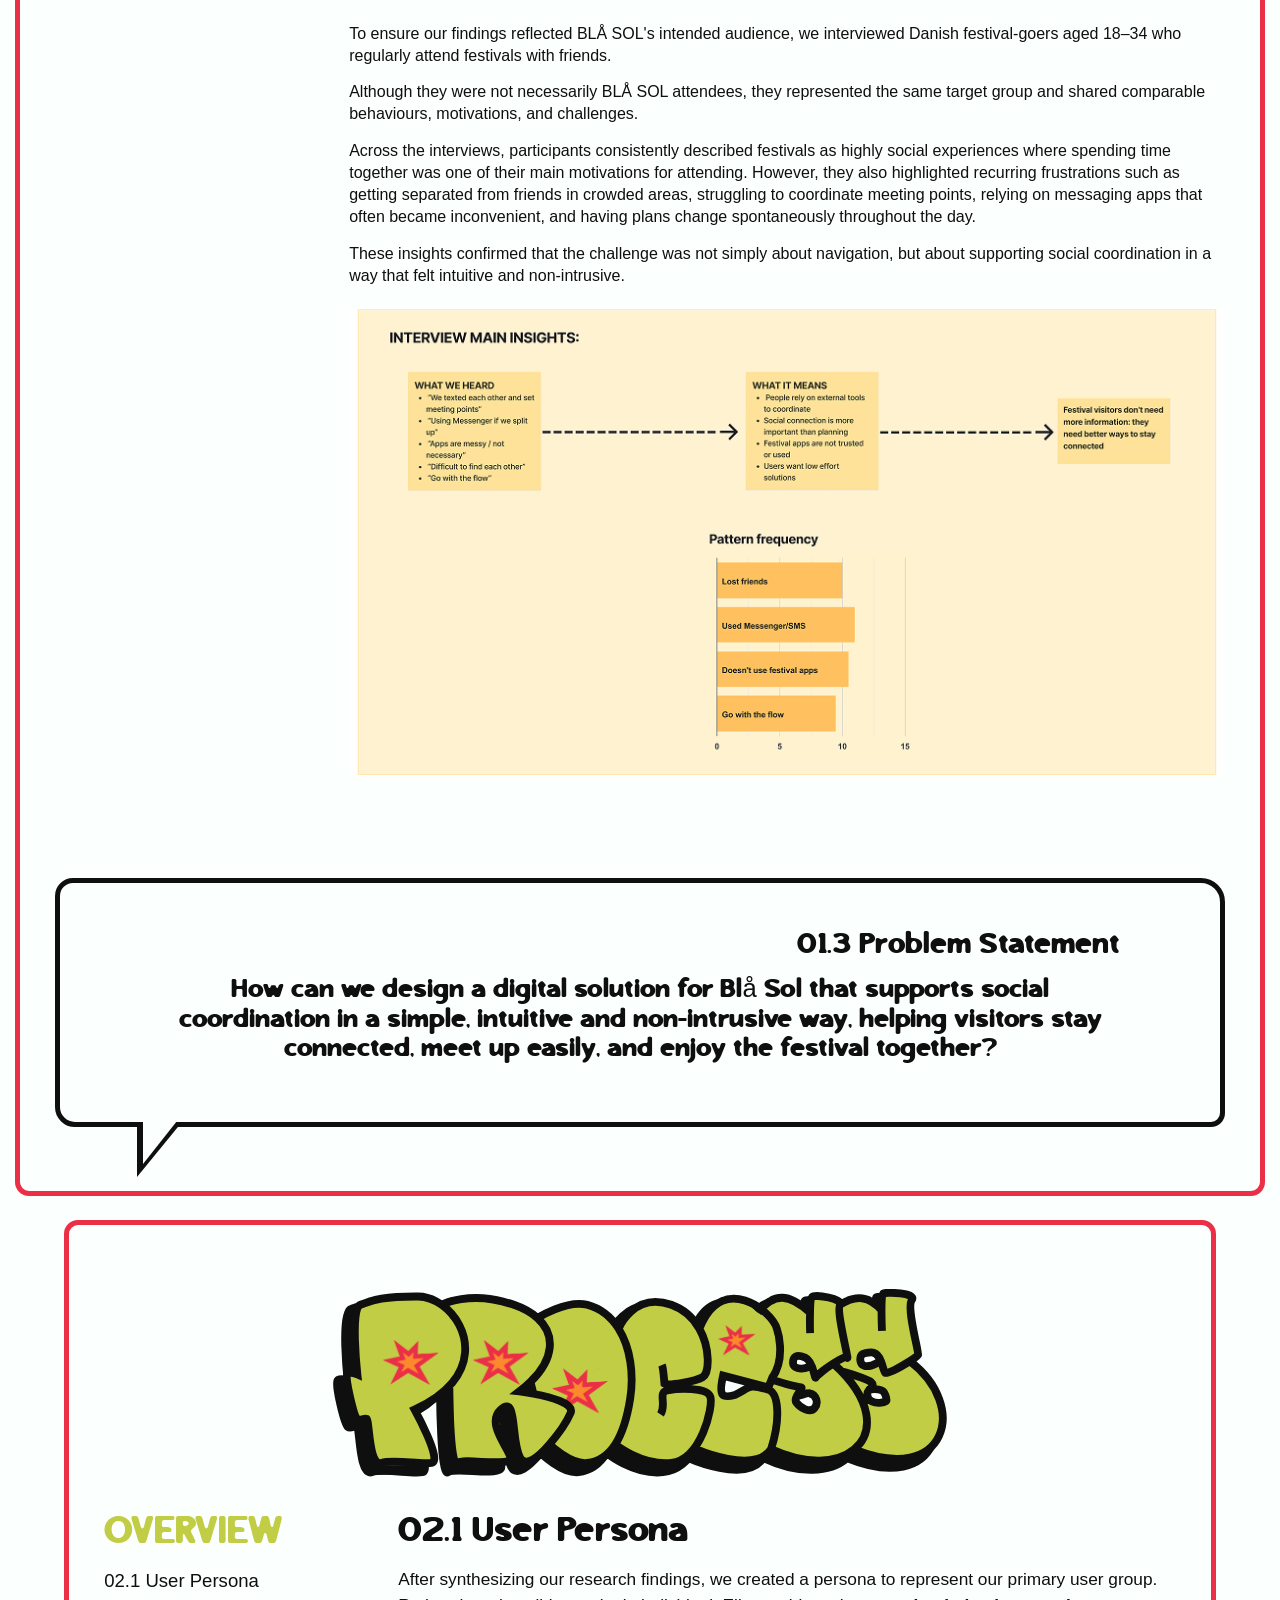
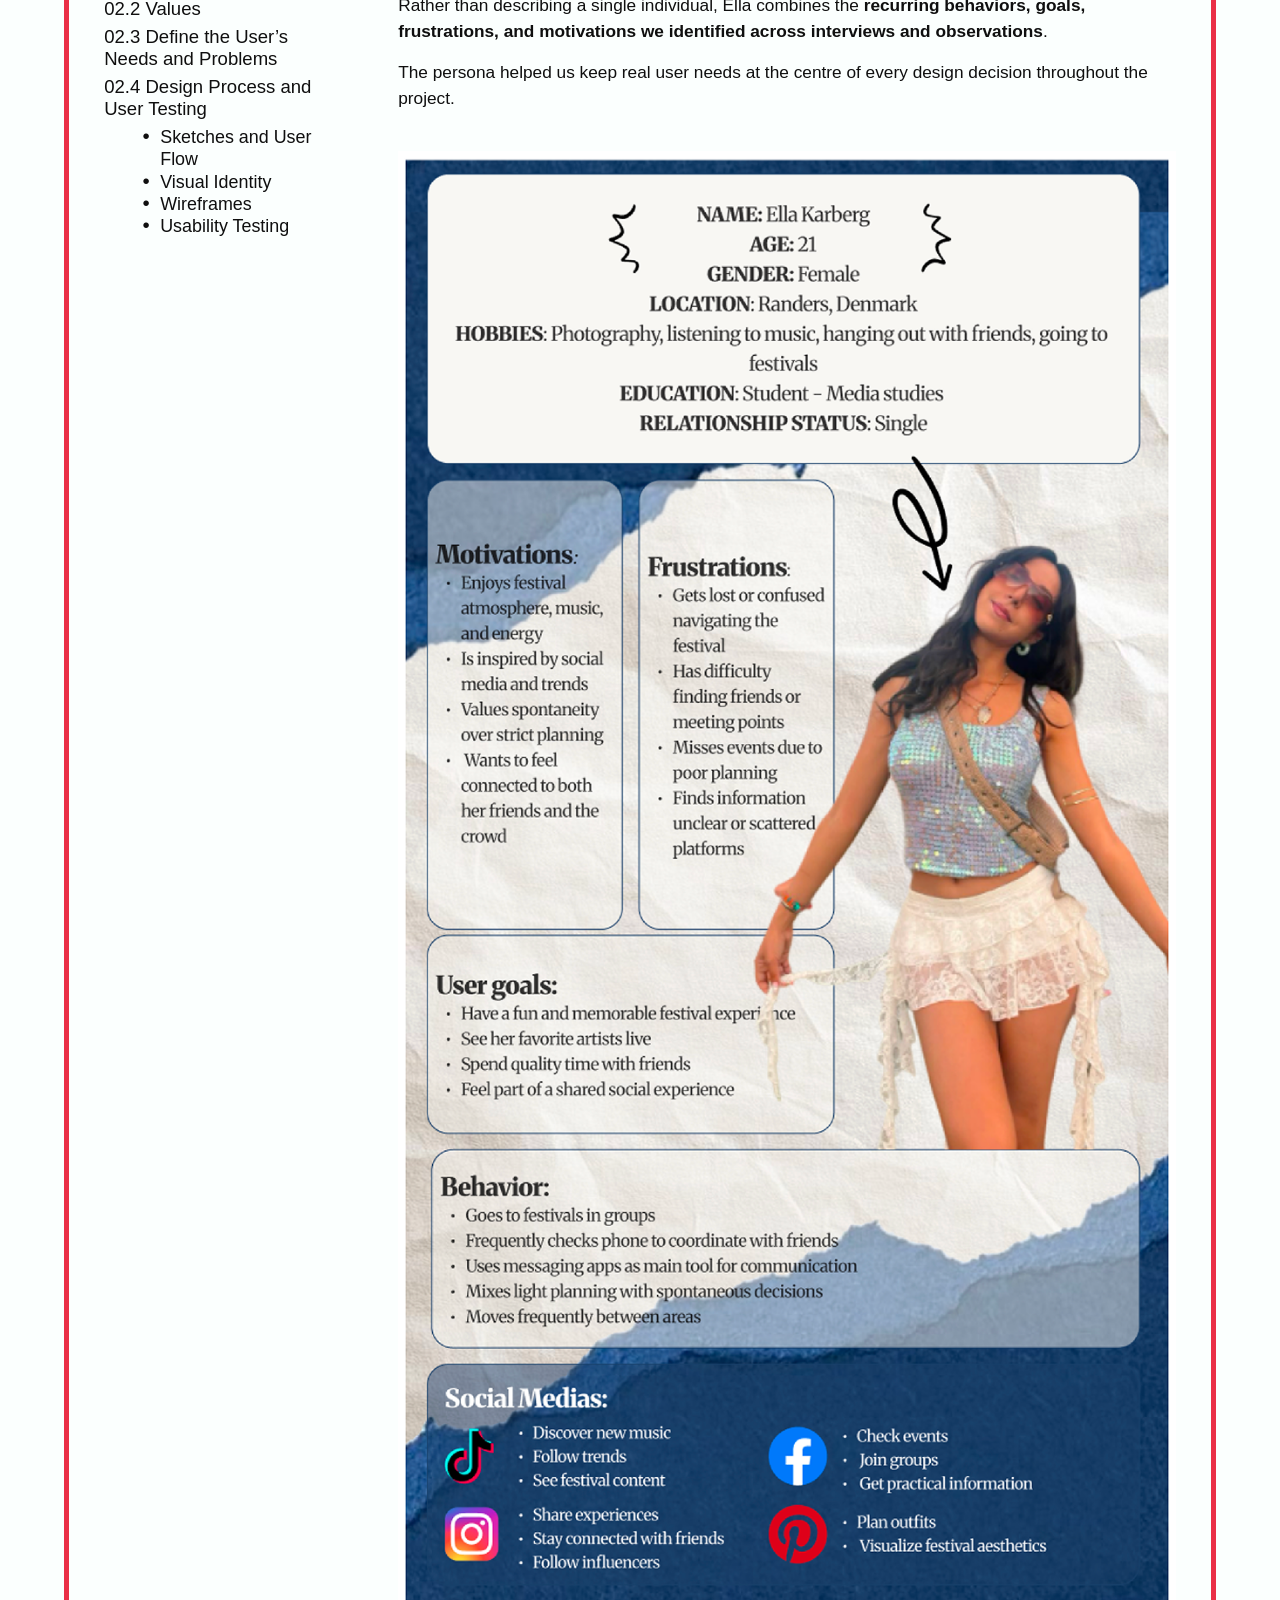
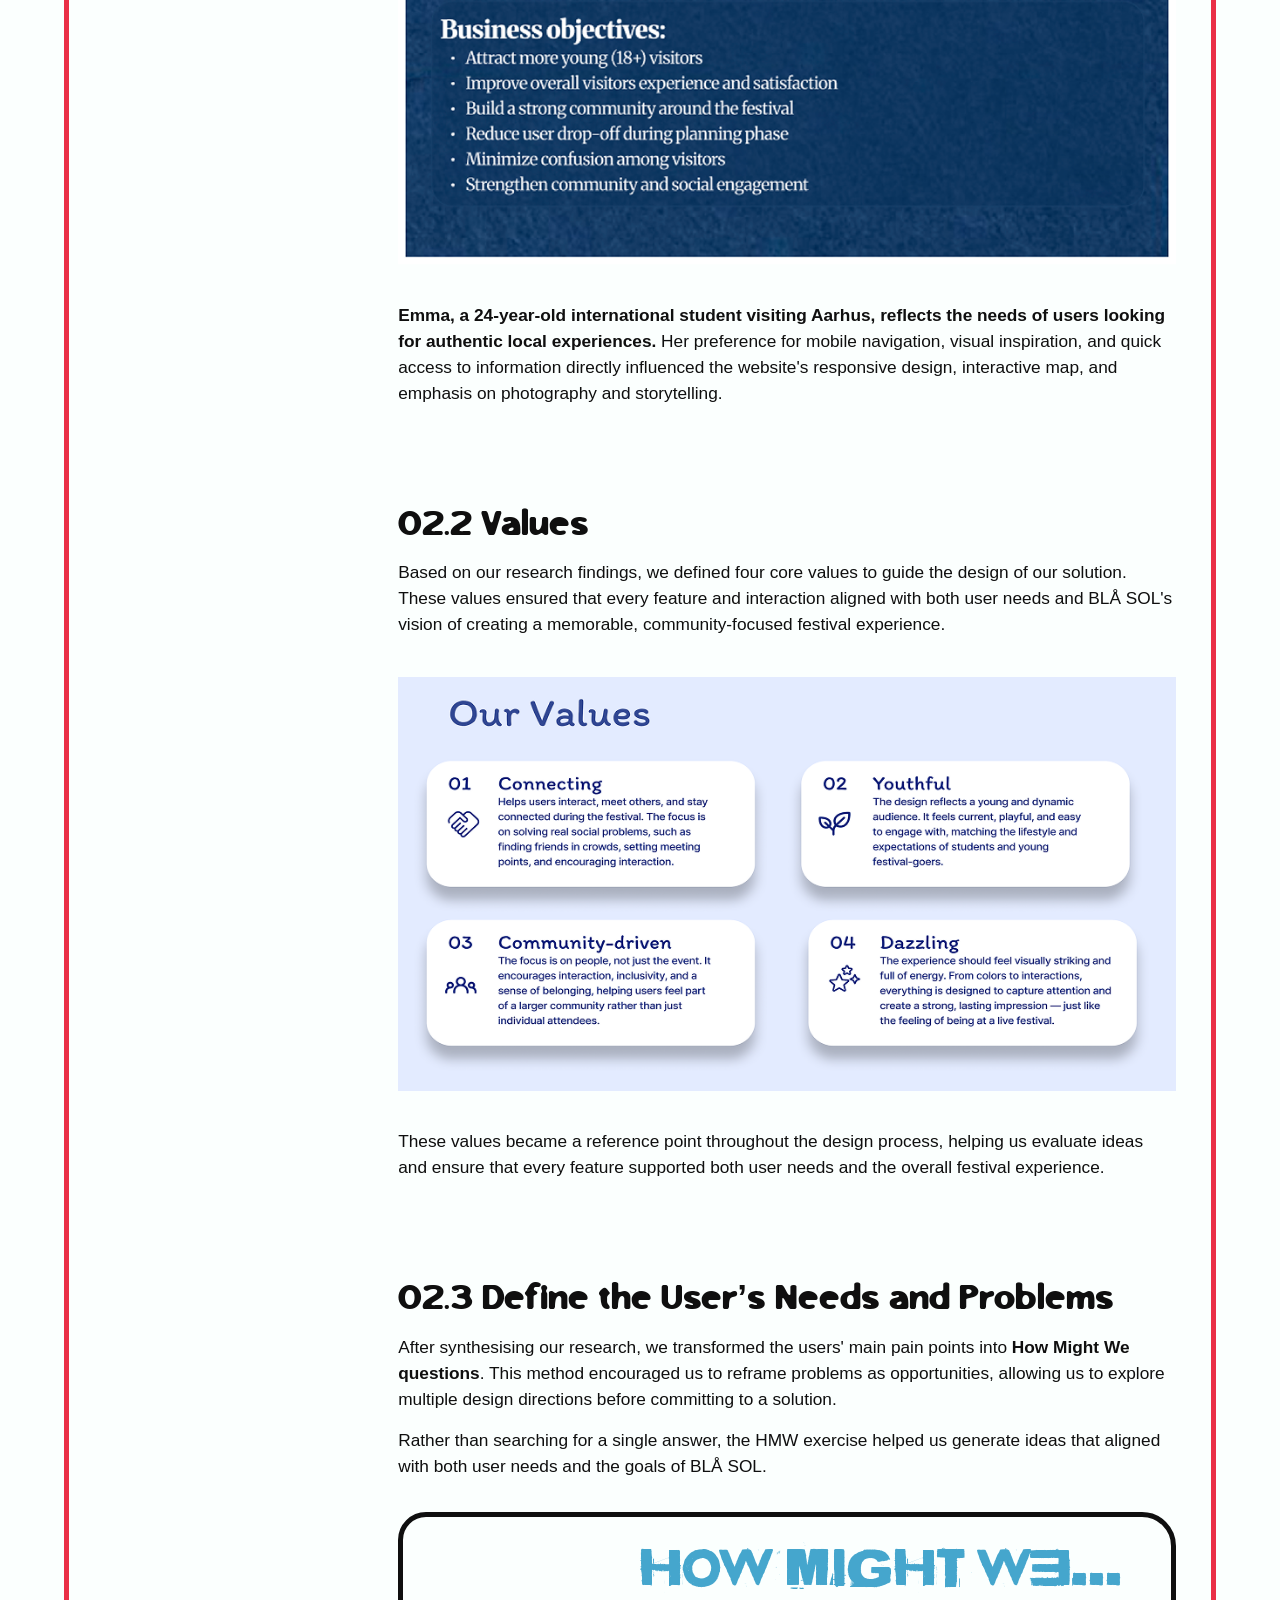
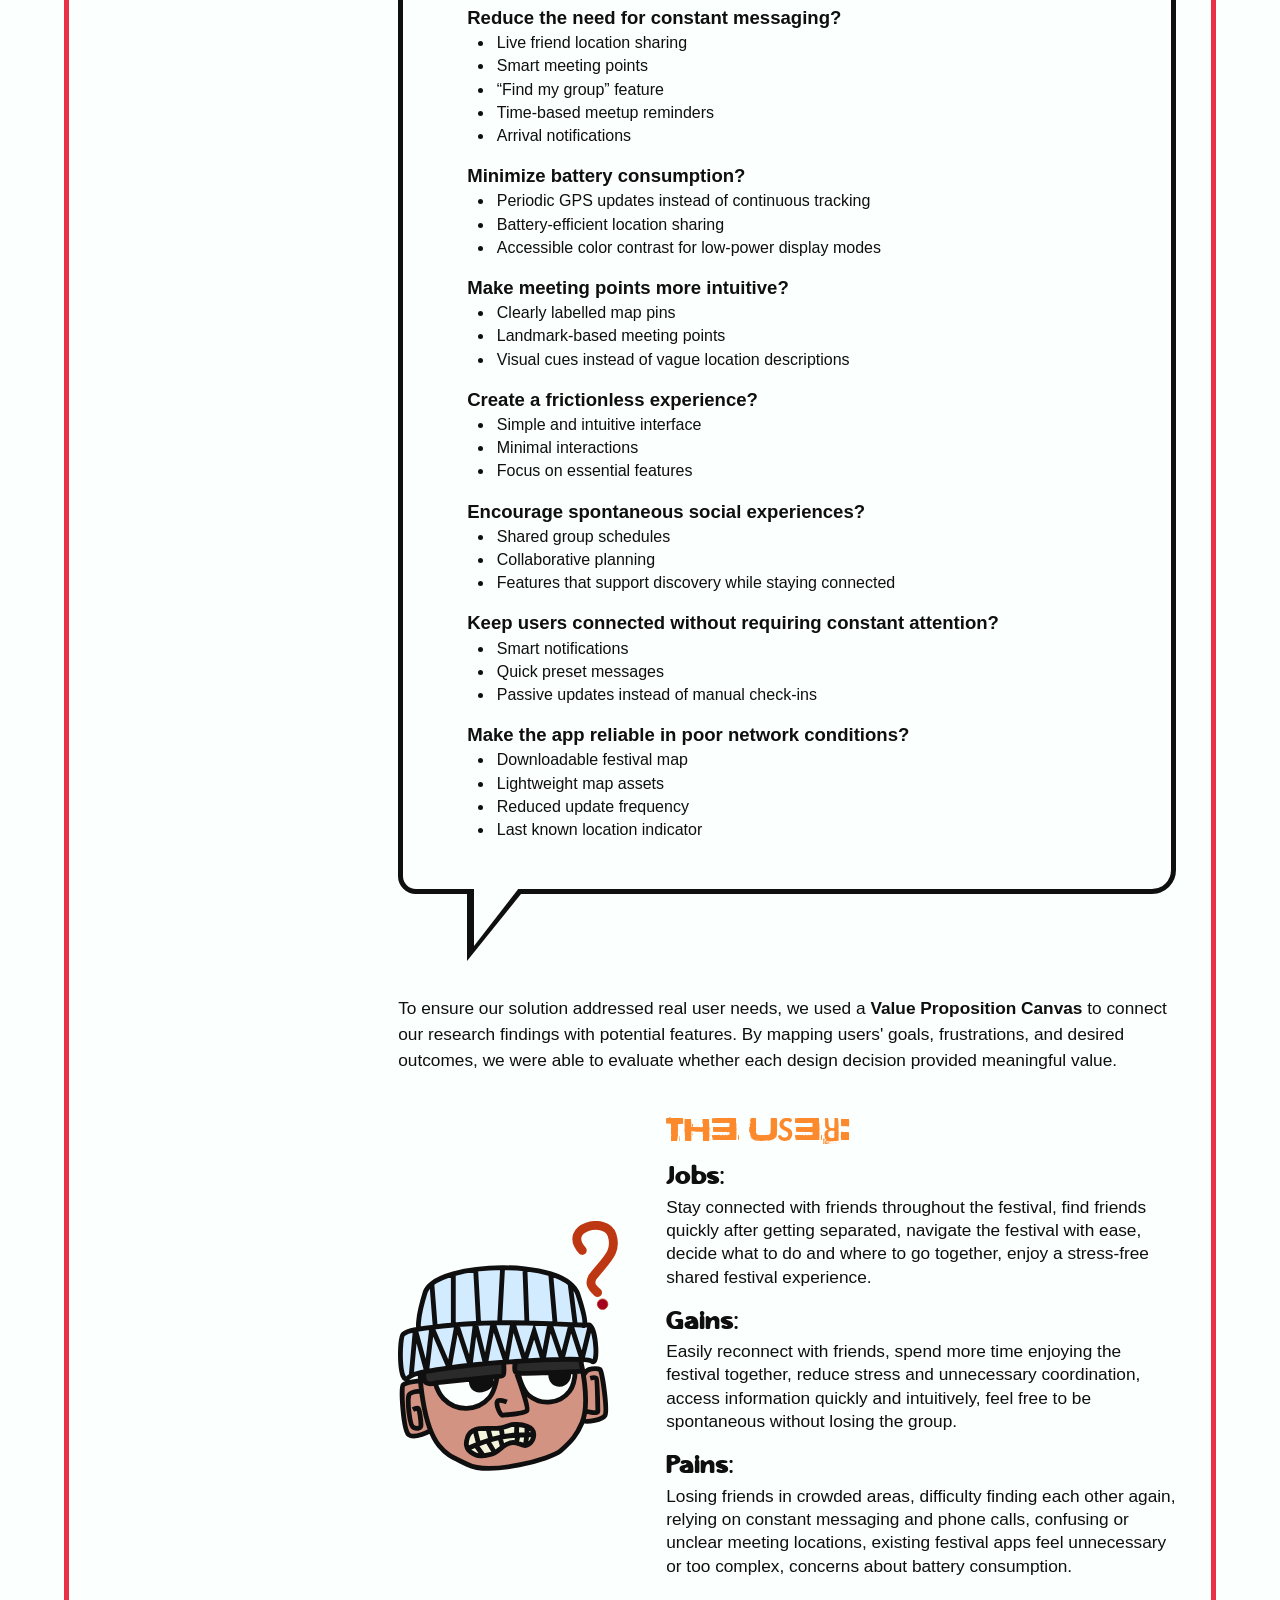
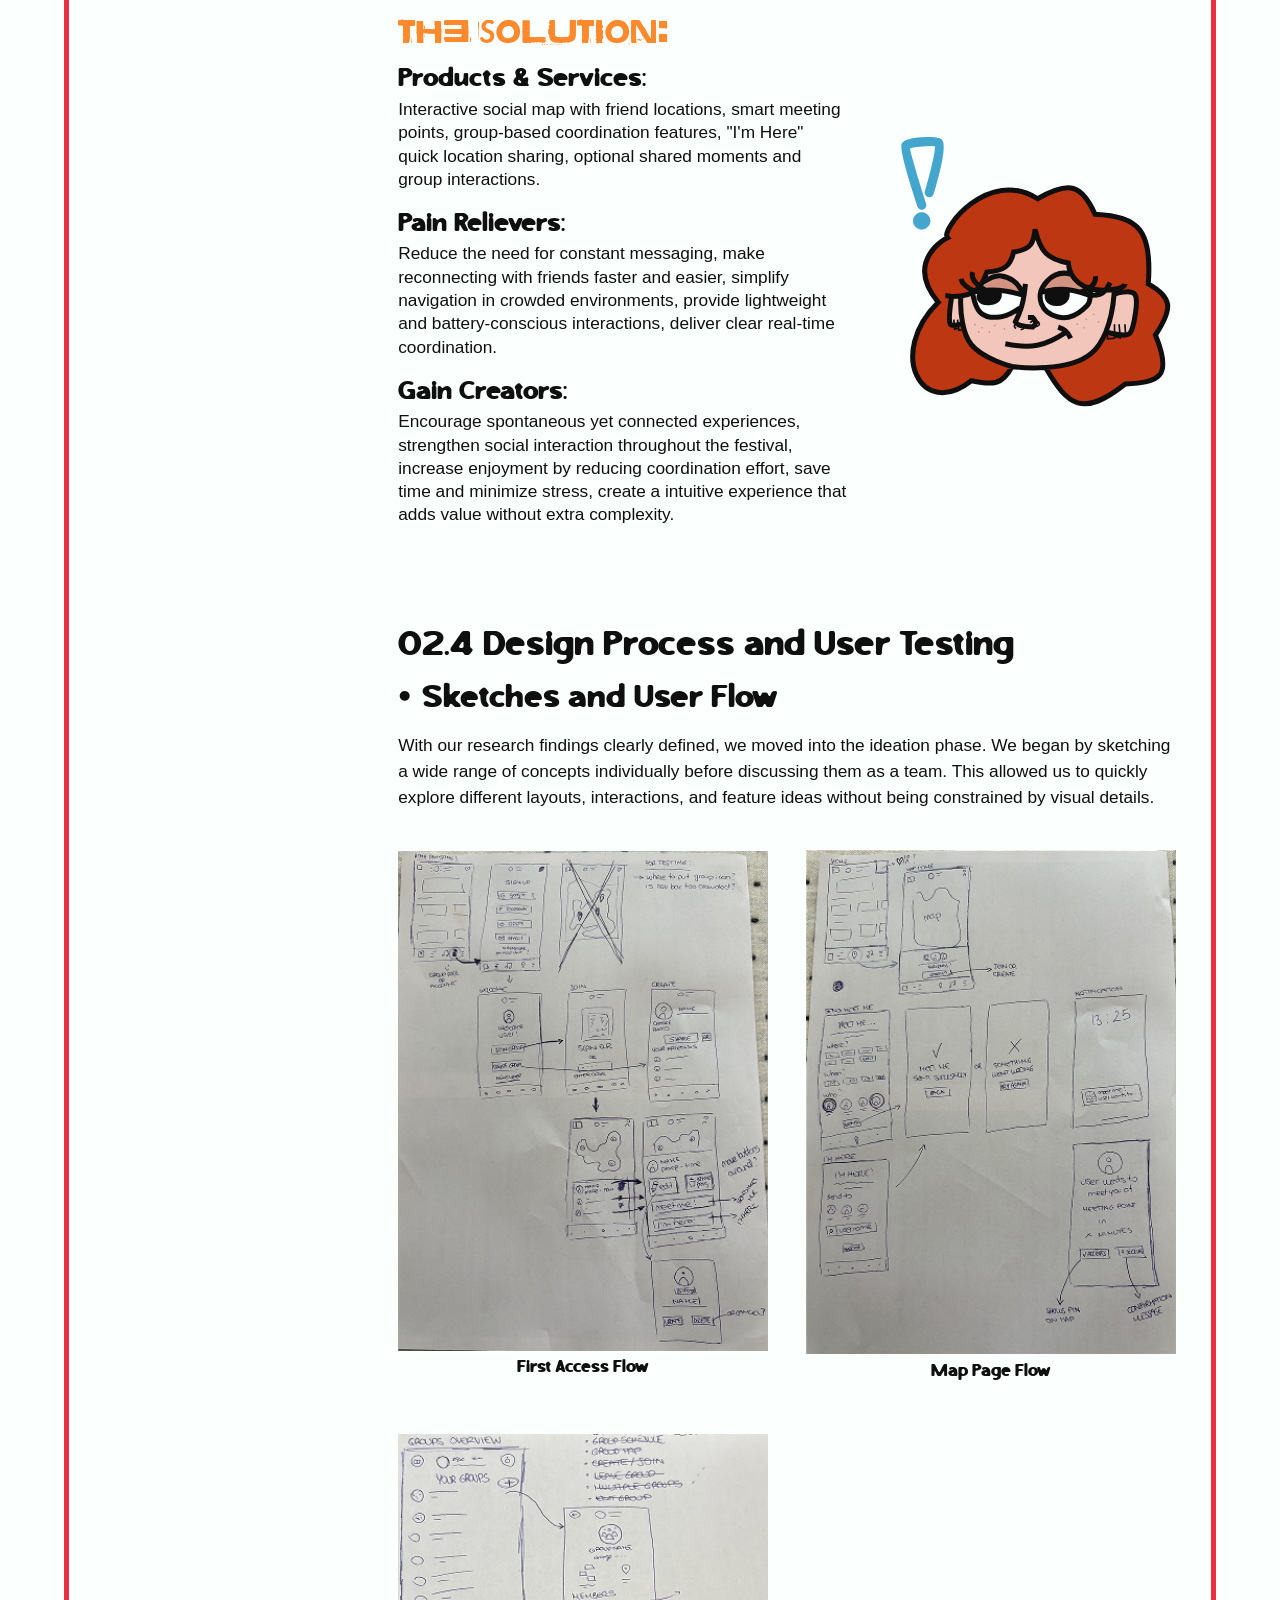
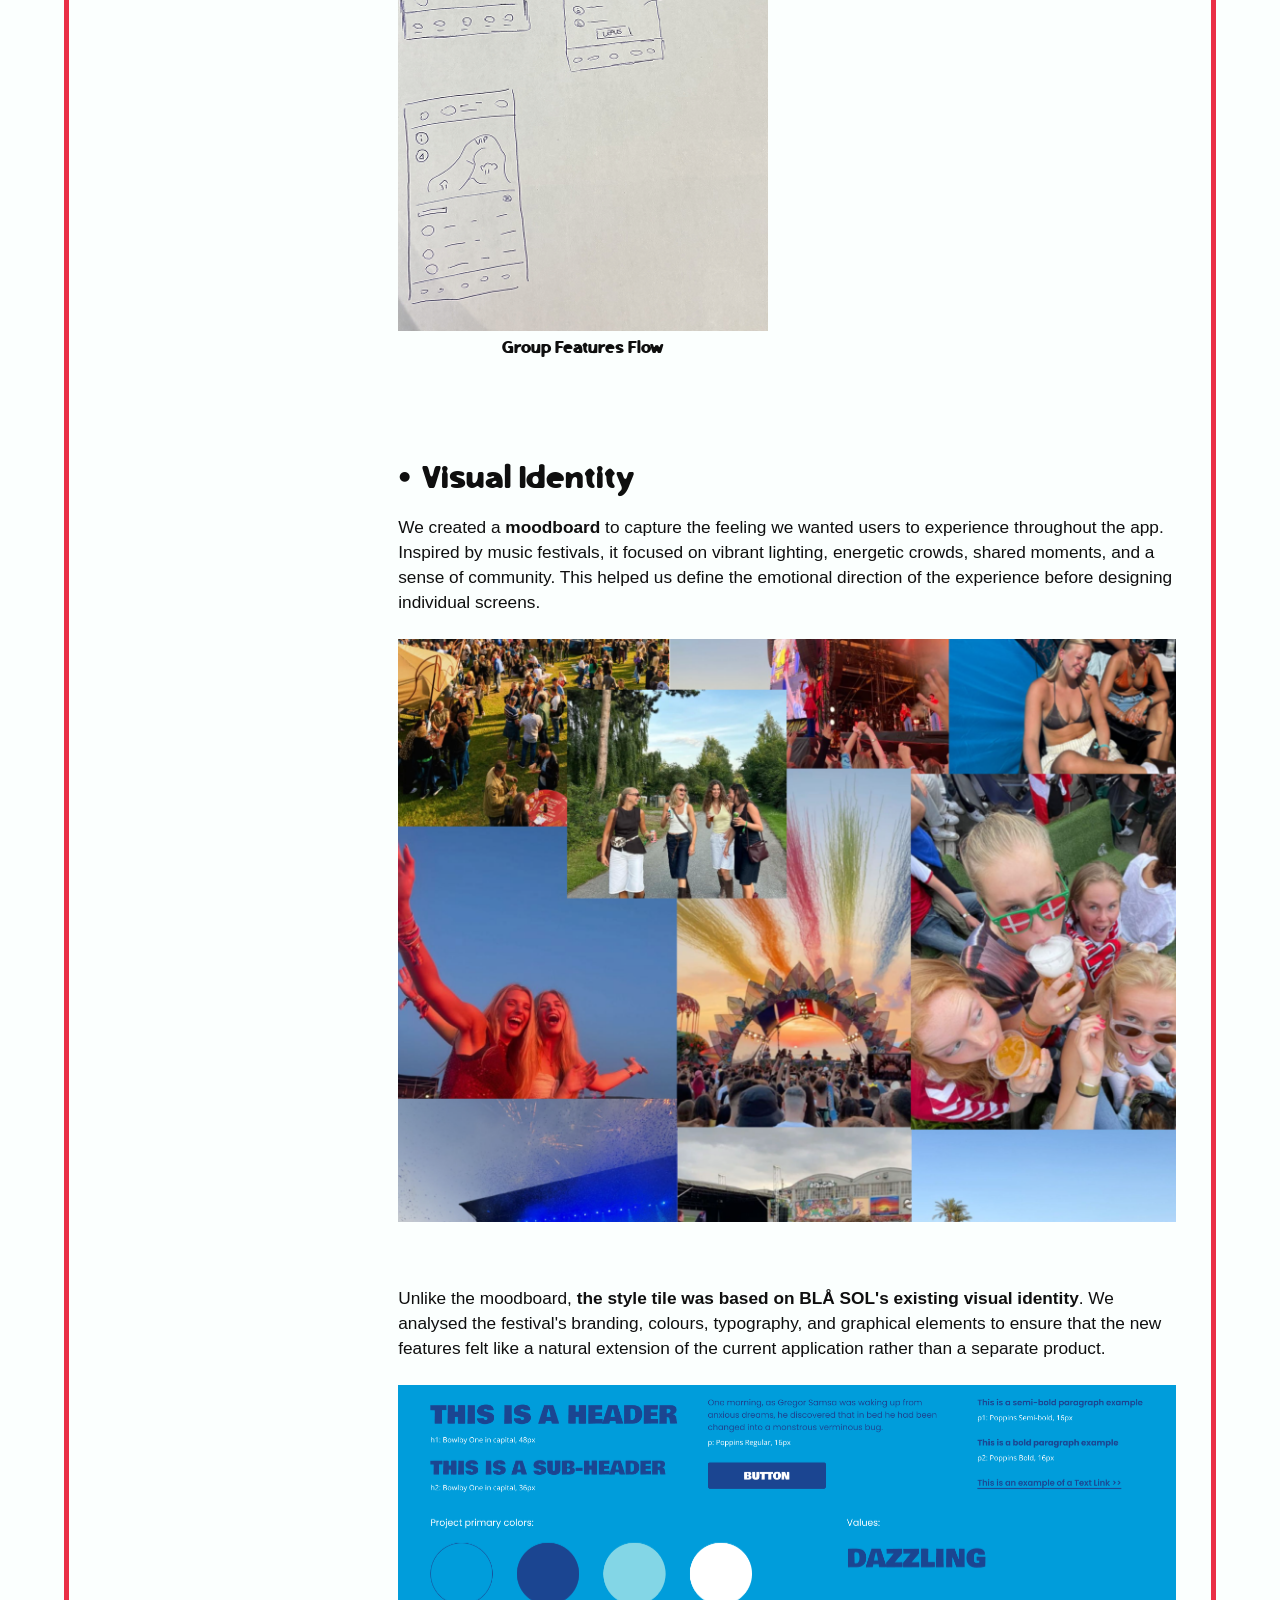
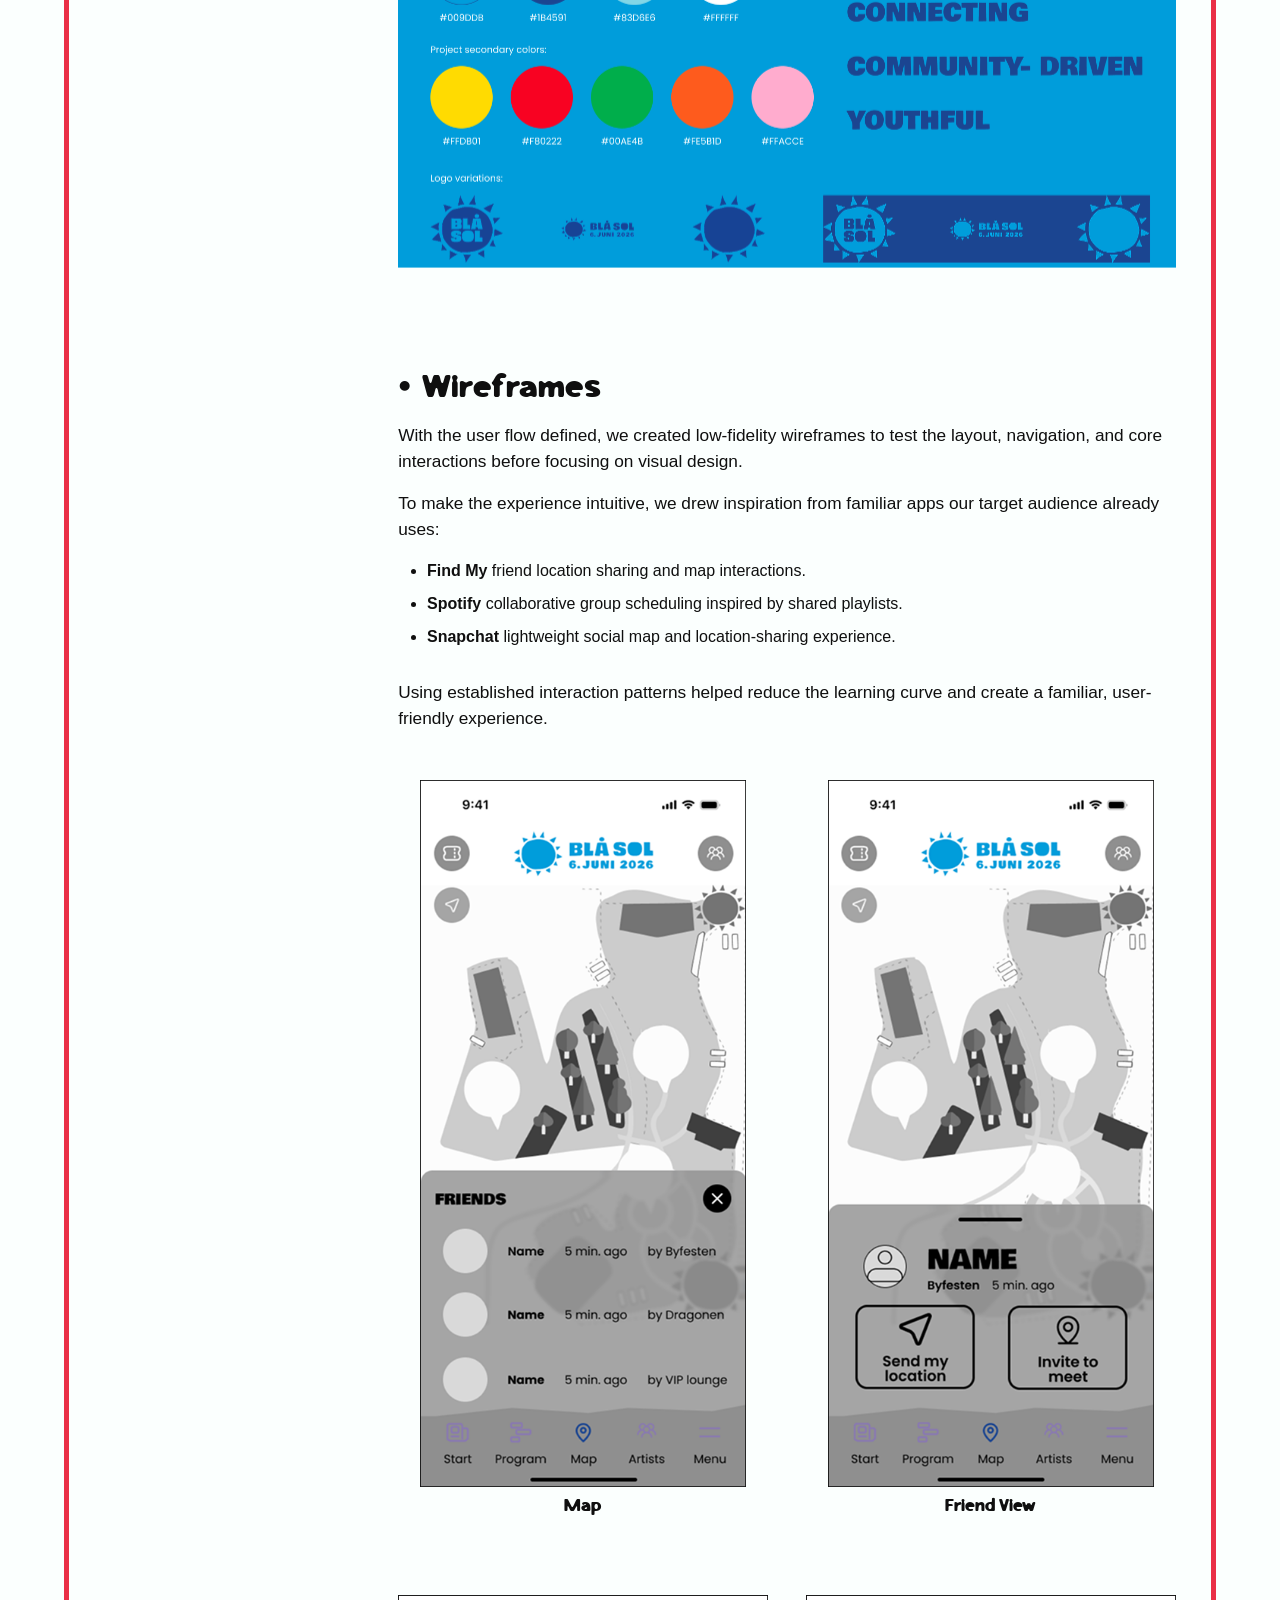
==== commit c8084458: "made responsive" ====
--- a/blaasol.html
+++ b/blaasol.html
@@ -55,7 +55,7 @@
   </div>
 
   <h1 class="case-title">Blaa Sol Festival App</h1>
-  <p class="case-tags">UX Research - Group Project - Mobile App Design</p>
+  <p class="case-tags">UX Research &middot; UX/UI Design &middot; Double Diamond &middot; Group Project</p>
 </section>
 
 <div class="case-statement">
@@ -964,7 +964,10 @@
     <p>Martina Pruneri<br>Aarhus, Denmark</p>
     <p class="site-footer__copy">&copy; 2026 Martina Pruneri. All rights reserved.</p>
   </div>
-  <img class="site-footer__logo" src="assets/footerlogo.svg" alt="">
+  <picture class="site-footer__picture">
+    <source media="(max-width: 767px)" srcset="assets/footerlogomobile.svg">
+    <img class="site-footer__logo" src="assets/footerlogo.svg" alt="">
+  </picture>
 </footer>
 
 <div class="lightbox" id="lightbox" aria-hidden="true">
--- a/homepage.css
+++ b/homepage.css
@@ -288,6 +288,12 @@
   margin-inline: auto;
 }
 
+.carousel__mobile-track,
+.carousel__dots,
+.profile-dots {
+  display: none;
+}
+
 .carousel__arrow {
   flex: 0 0 auto;
   width: 62px;
@@ -445,6 +451,10 @@
   line-height: 1.6;
   margin-bottom: 1rem;
   max-width: 85ch;
+}
+
+.profile-mobile-track {
+  display: none;
 }
 
 .polaroid-stack {
@@ -541,6 +551,10 @@
   width: clamp(280px, 34vw, 560px);
 }
 
+.site-footer__picture {
+  display: contents;
+}
+
 /* ---------- responsive ---------- */
 
 @media (max-width: 780px) {
@@ -589,3 +603,198 @@
     text-align: center;
   }
 }
+
+@media (max-width: 767px) {
+  .site-footer {
+    padding-inline: 0;
+    gap: 0.5rem;
+  }
+
+  .site-footer__contact {
+    padding-inline: clamp(1.5rem, 5vw, 4rem);
+  }
+
+  .site-footer > .site-footer__contact {
+    margin-top: 1.5rem;
+  }
+
+  .site-footer__logo {
+    width: 100%;
+    height: auto;
+  }
+
+  .site-footer__picture {
+    display: block;
+    width: 100%;
+    aspect-ratio: 1131 / 600;
+    overflow: hidden;
+  }
+
+  .who-am-i:has(.profile-mobile-track) > .who-am-i__text,
+  .who-am-i:has(.profile-mobile-track) > .polaroid-stack {
+    display: none;
+  }
+
+  .profile-mobile-track {
+    display: flex;
+    width: 100%;
+    overflow-x: auto;
+    scroll-snap-type: x mandatory;
+    scrollbar-width: none;
+  }
+
+  .profile-mobile-track::-webkit-scrollbar {
+    display: none;
+  }
+
+  .profile-mobile-slide {
+    display: flex;
+    flex-direction: column;
+    align-items: center;
+    gap: 1rem;
+    flex: 0 0 100%;
+    min-width: 0;
+    scroll-snap-align: start;
+    scroll-snap-stop: always;
+  }
+
+  .profile-mobile-slide .polaroid-stack {
+    max-width: 100%;
+  }
+
+  .profile-mobile-slide .polaroid-stack:hover .polaroid-stack__photo {
+    transform: none;
+  }
+
+  .who-am-i {
+    gap: 1rem;
+  }
+
+  .who-am-i__text {
+    flex: 0 1 auto;
+  }
+
+  .who-am-i__text p:last-child {
+    margin-bottom: 0;
+  }
+
+  .carousel:has(.carousel__mobile-track) > .carousel__arrow,
+  .carousel:has(.carousel__mobile-track) > .carousel__slide {
+    display: none;
+  }
+
+  .carousel__mobile-track {
+    display: flex;
+    width: 100%;
+    overflow-x: auto;
+    scroll-snap-type: x mandatory;
+    scrollbar-width: none;
+  }
+
+  .carousel__mobile-track::-webkit-scrollbar {
+    display: none;
+  }
+
+  .carousel__mobile-track > .carousel__slide {
+    flex: 0 0 100%;
+    scroll-snap-align: start;
+    scroll-snap-stop: always;
+  }
+
+  .carousel__mobile-track .carousel__info {
+    flex: 0 1 auto;
+  }
+
+  .carousel__dots,
+  .profile-dots {
+    display: flex;
+    justify-content: center;
+  }
+
+  .carousel__dots button,
+  .profile-dots button {
+    display: grid;
+    place-items: center;
+    width: 44px;
+    height: 44px;
+    border: 0;
+    background: transparent;
+  }
+
+  .carousel__dots button::before,
+  .profile-dots button::before {
+    content: '';
+    width: 10px;
+    height: 10px;
+    border: 2px solid var(--blue);
+    border-radius: 50%;
+  }
+
+  .carousel__dots button[aria-current="true"]::before,
+  .profile-dots button[aria-current="true"]::before {
+    background: var(--blue);
+  }
+
+  .profile-dots button::before {
+    border-color: var(--pale-bg);
+  }
+
+  .profile-dots button[aria-current="true"]::before {
+    background: var(--pale-bg);
+  }
+
+  .intro {
+    gap: 1rem;
+  }
+
+  .intro__text .heading {
+    margin-top: 1.5rem;
+  }
+
+  .intro__text {
+    display: contents;
+  }
+
+  .intro__text p:last-of-type {
+    margin-bottom: 0;
+  }
+
+  .intro__text .btn-img {
+    order: 1;
+    margin-bottom: 1.5rem;
+  }
+
+  .intro__text,
+  .intro__img {
+    flex: 0 1 auto;
+  }
+
+  .intro__img {
+    height: auto;
+    object-fit: contain;
+  }
+}
+
+@media (min-width: 768px) and (max-width: 1180px) {
+  .site-footer {
+    position: relative;
+    display: grid;
+    grid-template-columns: minmax(0, 1fr) minmax(0, 1fr);
+    align-items: center;
+    text-align: left;
+  }
+
+  .site-footer__contact {
+    margin-block: 1rem;
+  }
+
+  .site-footer__logo {
+    position: absolute;
+    grid-column: 2;
+    grid-row: 1;
+    inset: 0;
+    width: 100%;
+    height: 100%;
+    object-fit: cover;
+  }
+}
--- a/blaasol.css
+++ b/blaasol.css
@@ -198,6 +198,13 @@
   background-size: 100% 100%;
 }
 
+@media (min-width: 768px) and (max-width: 1180px) {
+  .case-statement {
+    padding-block: clamp(3.5rem, 6vw, 4.5rem);
+    background-size: cover;
+  }
+}
+
 .case-statement p {
   width: 100%;
   margin: 0 auto;
@@ -1161,7 +1168,8 @@
   }
 
   .vpc-character--solution {
-    width: 215px;
+    order: -1;
+    width: 230px;
     max-width: none;
     margin: 0 auto 1rem;
   }
@@ -1189,7 +1197,8 @@
   }
 
   .vpc-character--solution {
-    width: 180px;
+    width: 195px;
+    max-width: none;
   }
 
   .vpc-content h4 {
@@ -1803,3 +1812,388 @@
 .product-reflection p:last-child {
   margin-bottom: 0;
 }
+
+
+/* Keep the mobile case navigation below the navbar when it wraps. */
+@media (max-width: 767px) {
+  .case-section--product {
+    padding-bottom: 0;
+  }
+
+  .case-section--product + .back-to-top {
+    padding-block: 1.5rem;
+  }
+
+  .process-subtitle {
+    font-size: clamp(1.6rem, 3vw, 2.2rem);
+  }
+
+  .process-subtitle__bullet {
+    font-size: 1em;
+  }
+
+  .vpc-grid {
+    gap: 1rem;
+  }
+
+  .hmw-question-box {
+    margin-top: 1rem;
+    margin-bottom: 0;
+    padding-top: 6rem;
+  }
+
+  .process-block:has(.hmw-question-box) {
+    margin-bottom: calc(72px + 1rem);
+  }
+
+  .hmw-question-box h4 {
+    left: 1.3rem;
+    right: 1.3rem;
+    text-align: center;
+  }
+
+  .context-block--target .target-card {
+    margin-bottom: 0;
+  }
+
+  .problem-statement {
+    margin-top: 1.5rem;
+    margin-bottom: 35px;
+  }
+
+  .problem-statement h3 {
+    font-size: clamp(1.15rem, 5.7vw, 1.6rem);
+  }
+
+  .problem-statement p {
+    font-size: 1.3rem;
+  }
+
+  .case-hero__images {
+    justify-content: center;
+    align-items: center;
+  }
+
+  .case-hero__pc,
+  .case-hero__phone {
+    width: auto;
+    height: clamp(145px, 44vw, 320px);
+    min-width: 0;
+    object-fit: contain;
+  }
+
+  .case-hero__phone {
+    margin-bottom: 0;
+  }
+
+  .case-summary {
+    padding-top: 1.5rem;
+    padding-bottom: 2rem;
+    gap: 2rem;
+  }
+
+  .case-summary__main > .case-summary__block:last-child {
+    margin-bottom: 0;
+  }
+
+  .case-section--context {
+    padding-top: 0;
+  }
+
+  .case-summary__side > .case-summary__item:last-of-type {
+    margin-bottom: 0;
+  }
+
+  .case-summary__side {
+    display: flex;
+    flex-direction: column;
+  }
+
+  .case-summary__cta {
+    order: -1;
+    align-self: center;
+    margin: 0 auto 2rem;
+    max-width: 100%;
+  }
+
+  .case-statement {
+    padding-block: 2rem;
+    background-image: url("assets/hiddenwalls/orangerectangle-mobile.svg");
+  }
+
+  .case-topbar {
+    top: var(--case-mobile-header-h, var(--header-h));
+  }
+
+  #context,
+  #process,
+  #product,
+  .context-block,
+  .problem-statement,
+  .process-block {
+    scroll-margin-top: calc(var(--case-mobile-header-h, var(--header-h)) + var(--case-mobile-topbar-h, 90px) + 16px);
+  }
+
+  .context-overview,
+  .process-overview {
+    position: static;
+    top: auto;
+  }
+}
+
+@media (max-width: 600px) {
+  .process-block:has(.hmw-question-box) {
+    margin-bottom: calc(46px + 1rem);
+  }
+}
+
+/* Blå Sol mobile layouts, aligned with the Hidden Walls case study. */
+@media (max-width: 767px) {
+  .case-topbar {
+    flex-direction: column;
+    align-items: flex-start;
+    padding-inline: 1.2rem;
+  }
+
+  .case-breadcrumb {
+    white-space: normal;
+  }
+
+  .case-sectionnav {
+    width: 100%;
+    justify-content: space-between;
+    gap: 0.75rem;
+    overflow-x: auto;
+    padding-bottom: 0.5rem;
+  }
+
+  .case-sectionnav__link {
+    font-size: clamp(0.9rem, 3vw, 1.25rem);
+  }
+
+  .case-hero {
+    padding-inline: 1rem;
+  }
+
+  .case-hero__images {
+    gap: 0.8rem;
+  }
+
+  .case-title {
+    font-size: clamp(2.4rem, 13vw, 3.6rem);
+  }
+
+  .case-summary {
+    grid-template-columns: 1fr;
+    padding-inline: 1.5rem;
+  }
+
+  .case-section--context,
+  .case-section--process,
+  .case-section--product {
+    padding-inline: 1rem;
+  }
+
+  .case-section__inner {
+    padding: 1.5rem 1rem;
+  }
+
+  .case-section__title {
+    width: min(88%, 420px);
+  }
+
+  .context-header {
+    margin-bottom: 2.5rem;
+  }
+
+  .context-layout,
+  .process-layout {
+    grid-template-columns: 1fr;
+    gap: 2.5rem;
+  }
+
+  .context-block {
+    margin-bottom: 3rem;
+  }
+
+  .context-block:last-child {
+    margin-bottom: 0;
+  }
+
+  .context-block h3 {
+    font-size: 1.55rem;
+  }
+
+  .problem-statement {
+    padding: 2.5rem 1.4rem;
+  }
+
+  .problem-statement h3 {
+    text-align: center;
+  }
+
+  .problem-statement::before {
+    left: 2rem;
+    bottom: -38px;
+    border-top-width: 38px;
+    border-right-width: 30px;
+  }
+
+  .problem-statement::after {
+    left: calc(2rem + 5px);
+    bottom: -28px;
+    border-top-width: 29px;
+    border-right-width: 22px;
+  }
+
+  .case-section--product .case-section__inner {
+    --product-side-padding: 1rem;
+    display: flex;
+    flex-direction: column;
+  }
+
+  .product-header {
+    order: -2;
+    margin-bottom: 1.5rem;
+  }
+
+  .product-button {
+    order: -1;
+    align-self: center;
+    max-width: 100%;
+    margin: 0 auto 2rem;
+  }
+
+  .product-grid {
+    grid-template-columns: 1fr;
+    gap: 2.5rem;
+  }
+
+  .product-card--phone,
+  .product-card--phone:nth-child(n),
+  .product-card--phone:last-child {
+    grid-column: 1;
+    width: min(72%, 300px);
+  }
+}
+
+@media (min-width: 601px) and (max-width: 767px) {
+  .case-topbar {
+    padding-inline: clamp(1.5rem, 4vw, 3rem);
+  }
+
+  .case-breadcrumb {
+    white-space: nowrap;
+  }
+
+  .case-sectionnav {
+    overflow-x: visible;
+    padding-bottom: 0;
+  }
+}
+
+@media (max-width: 600px) {
+  .case-sectionnav {
+    justify-content: flex-start;
+  }
+}
+
+@media (max-width: 767px) {
+  .context-overview,
+  .process-overview {
+    width: 100%;
+    max-width: none;
+    text-align: center;
+    position: static;
+    top: auto;
+  }
+
+  .context-overview h2 {
+    margin-bottom: 0.65rem;
+    font-size: clamp(1.6rem, 2.8vw, 2.25rem);
+  }
+
+  .context-overview__nav,
+  .process-overview__nav {
+    align-items: center;
+  }
+
+  .context-overview__nav {
+    gap: 0;
+  }
+
+  .context-overview__group {
+    align-items: flex-start;
+    width: fit-content;
+    max-width: 100%;
+  }
+
+  .context-overview__nav > a,
+  .context-overview__group > a,
+  .context-overview__group li a {
+    font-size: clamp(0.95rem, 1.4vw, 1.12rem);
+    font-weight: 700;
+    line-height: 1.45;
+  }
+
+  .context-overview__nav > a {
+    text-align: center;
+  }
+
+  .context-overview__group > a {
+    text-align: left;
+  }
+
+  .context-overview__group ul {
+    margin: 0.35rem 0 0.35rem 1.8rem;
+    text-align: left;
+  }
+
+  .context-overview__figjam {
+    width: min(100%, 240px);
+    margin: 1.5rem auto 0;
+  }
+}
+
+@media (max-width: 767px) {
+  #wireframes {
+    display: flex;
+    flex-direction: column;
+  }
+
+  #wireframes > .wireframes-showcase {
+    order: 1;
+  }
+}
+
+@media (max-width: 767px) {
+  .context-overview__group li a {
+    font-size: clamp(1rem, 1.4vw, 1.25rem);
+    font-weight: 500;
+    line-height: 1.25;
+  }
+
+  .context-overview__group li a::before {
+    font-size: 1.15em;
+  }
+}
+
+@media (max-width: 767px) {
+  #wireframes > .wireframes-prototype {
+    margin-top: 0.5rem;
+  }
+}
+
+@media (max-width: 767px) {
+  #wireframes > ul {
+    margin-bottom: 2rem;
+  }
+
+  #wireframes > ul > li:last-child {
+    margin-bottom: 0;
+  }
+
+  #wireframes > ul + p {
+    margin-top: 0;
+  }
+}
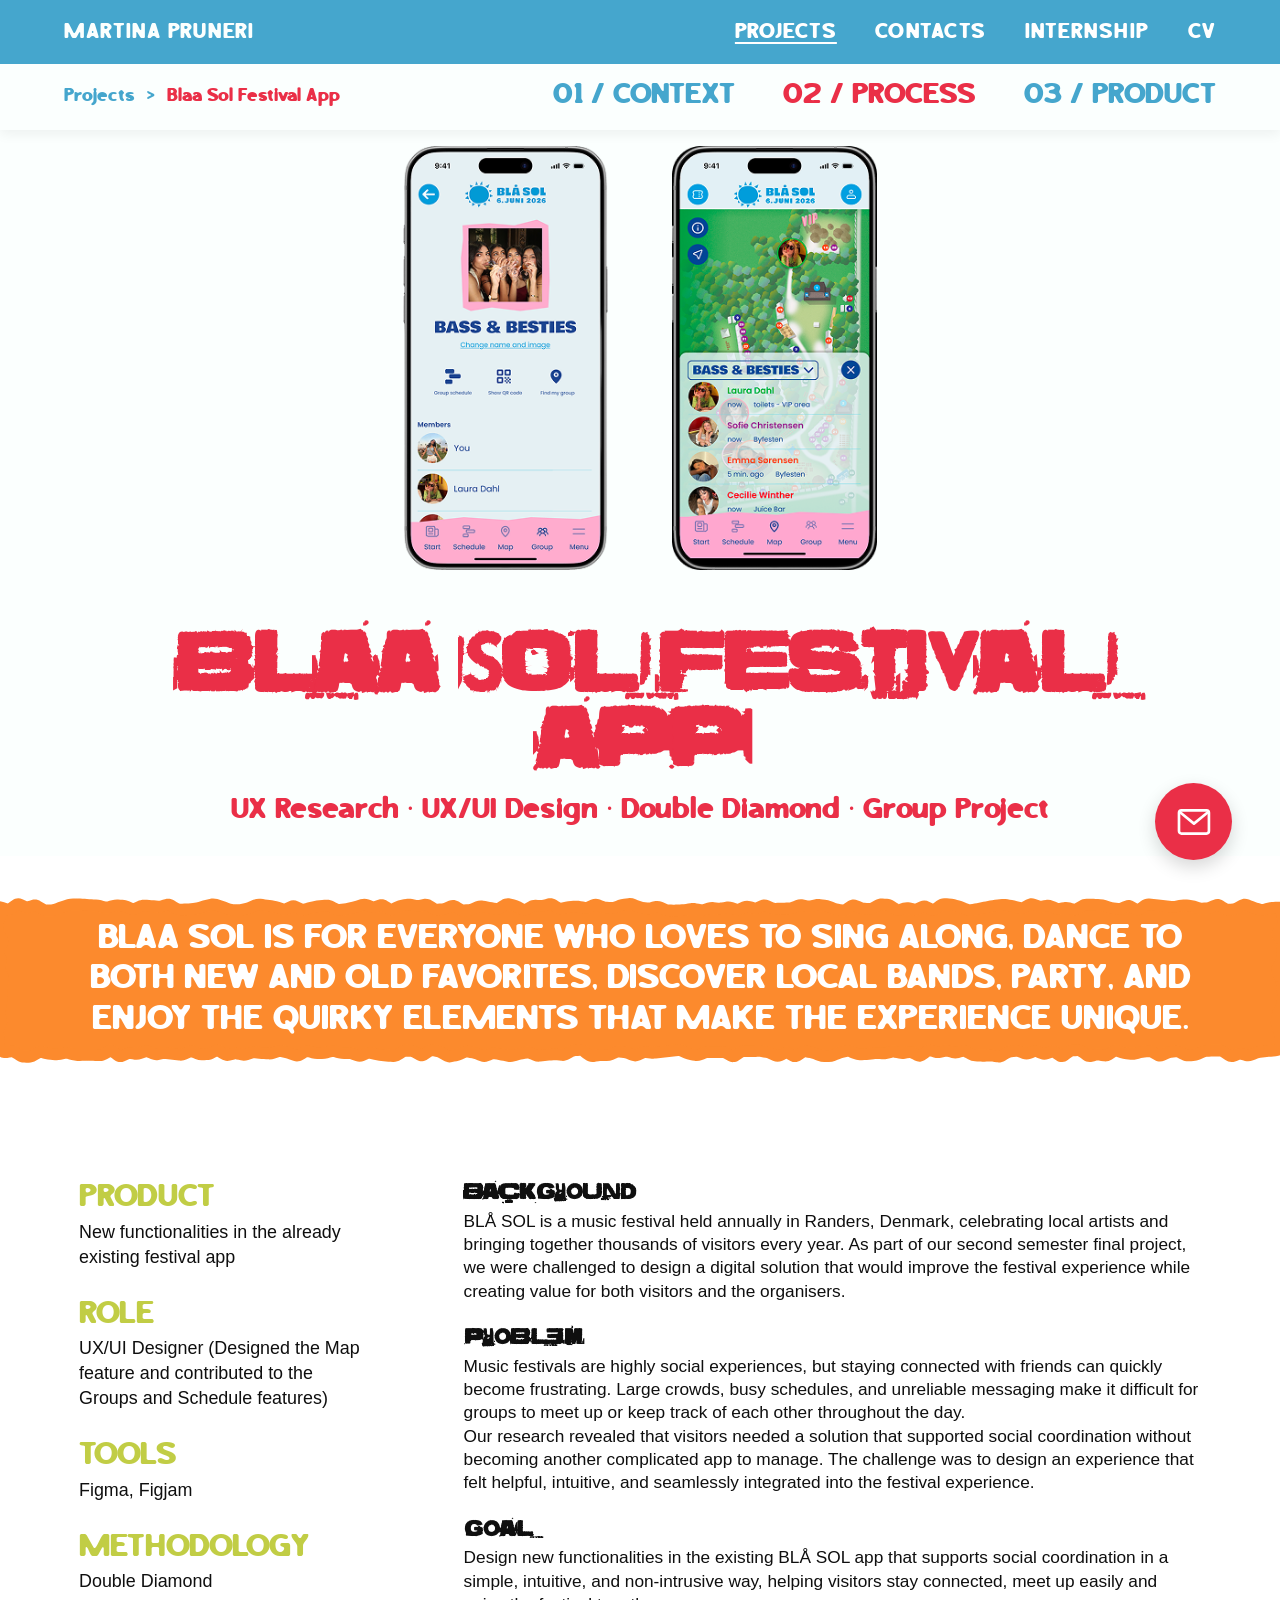
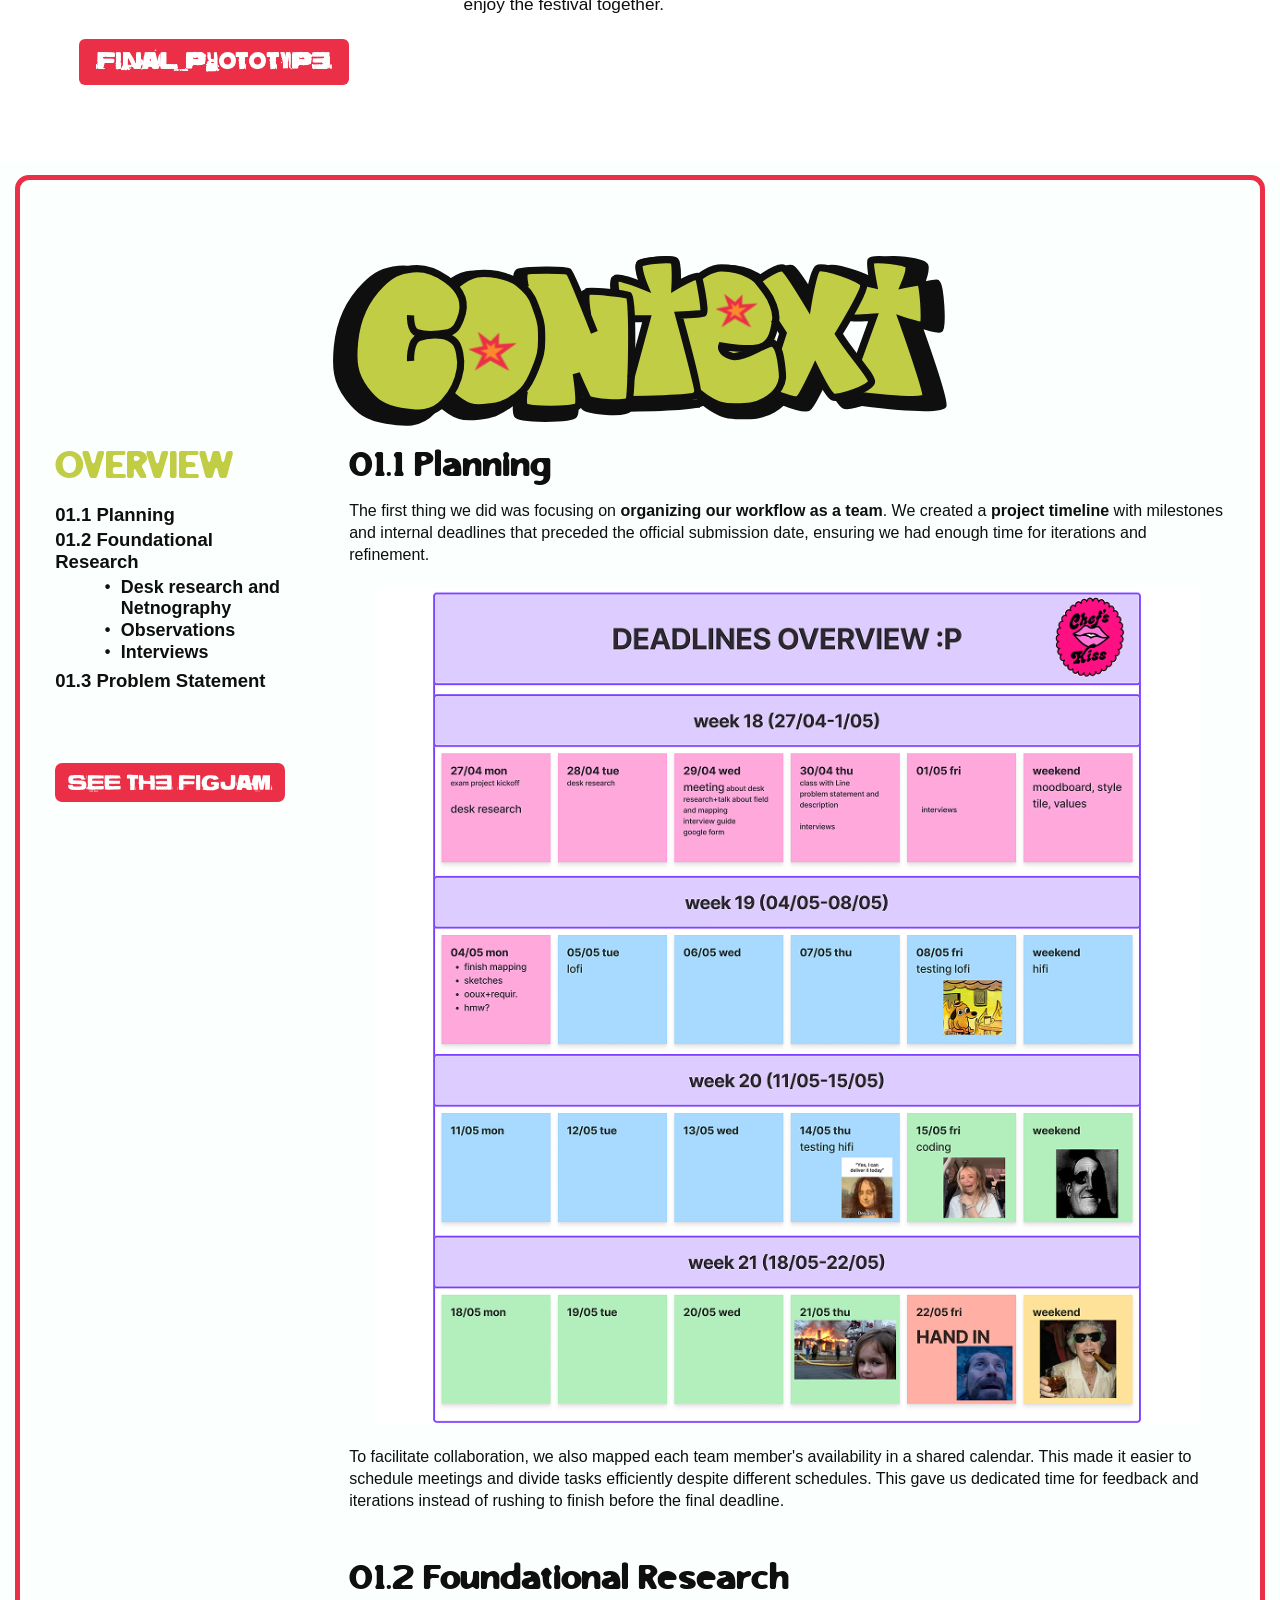
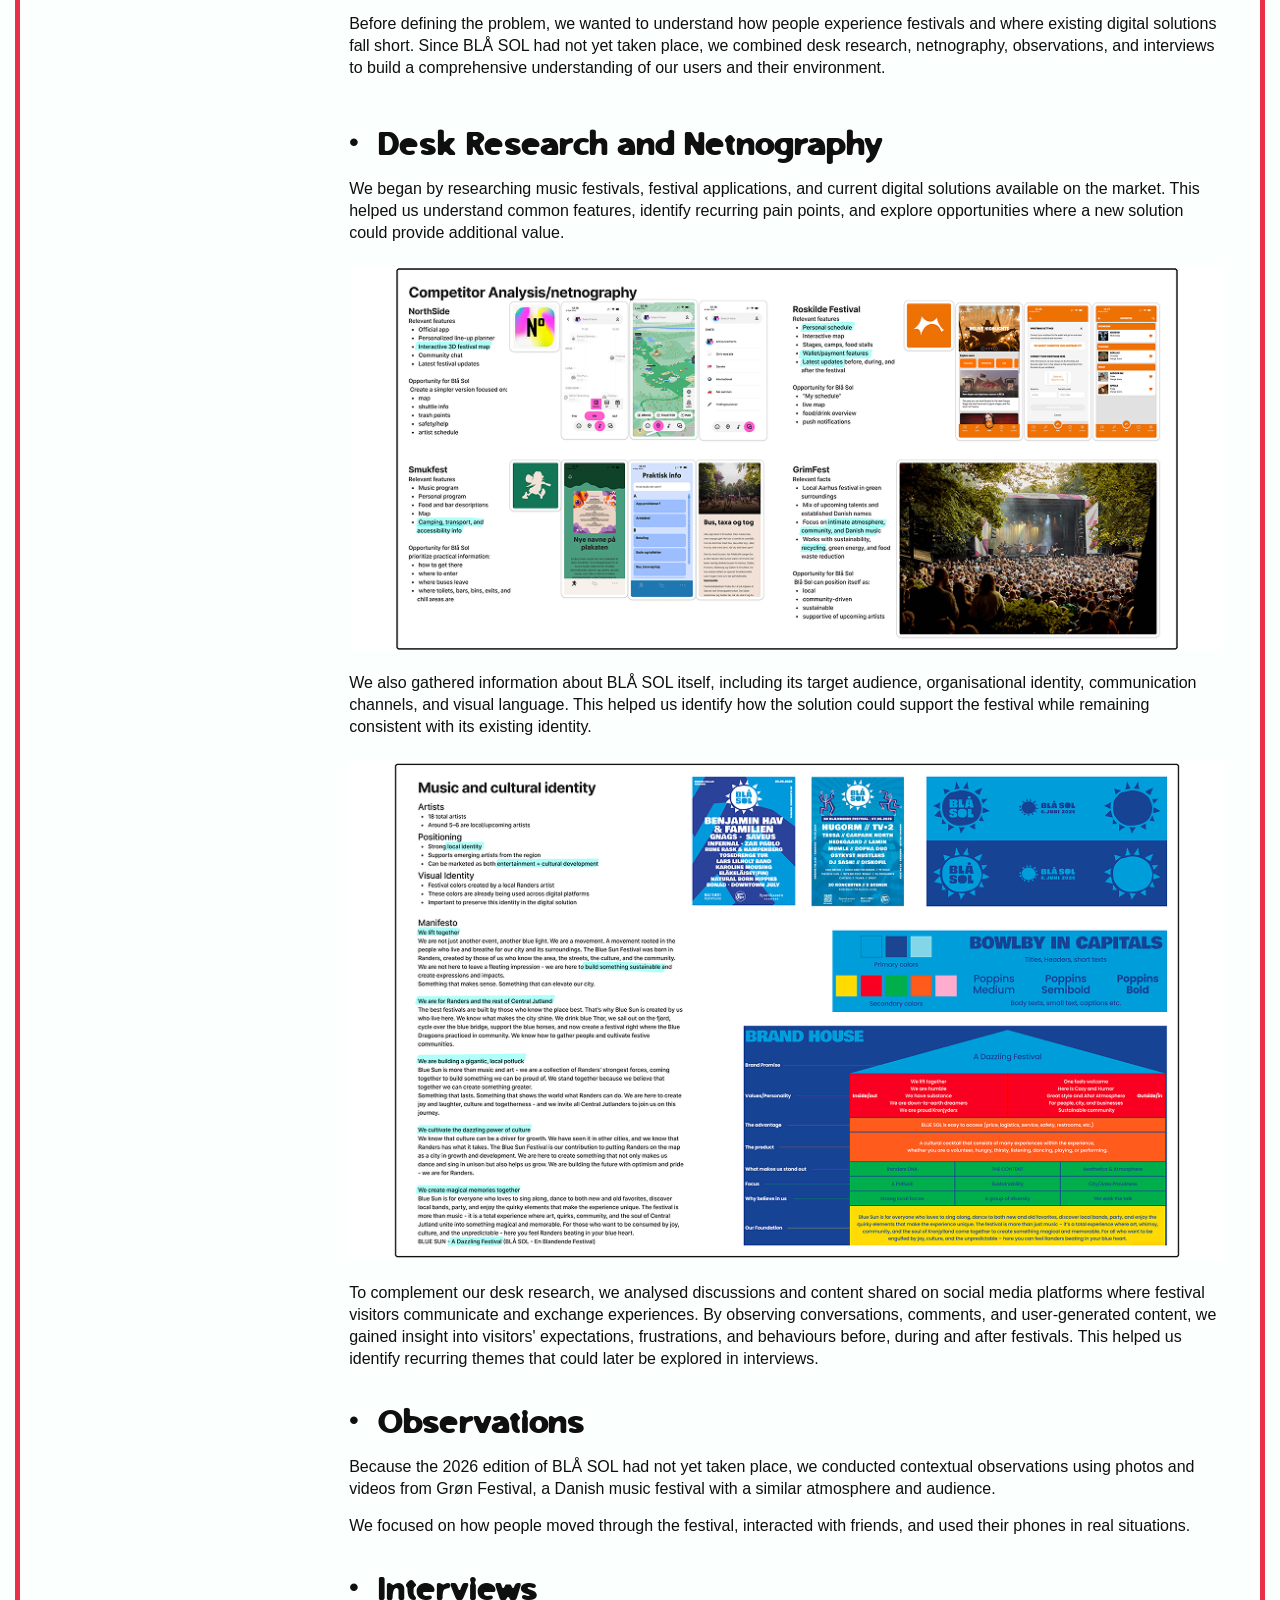
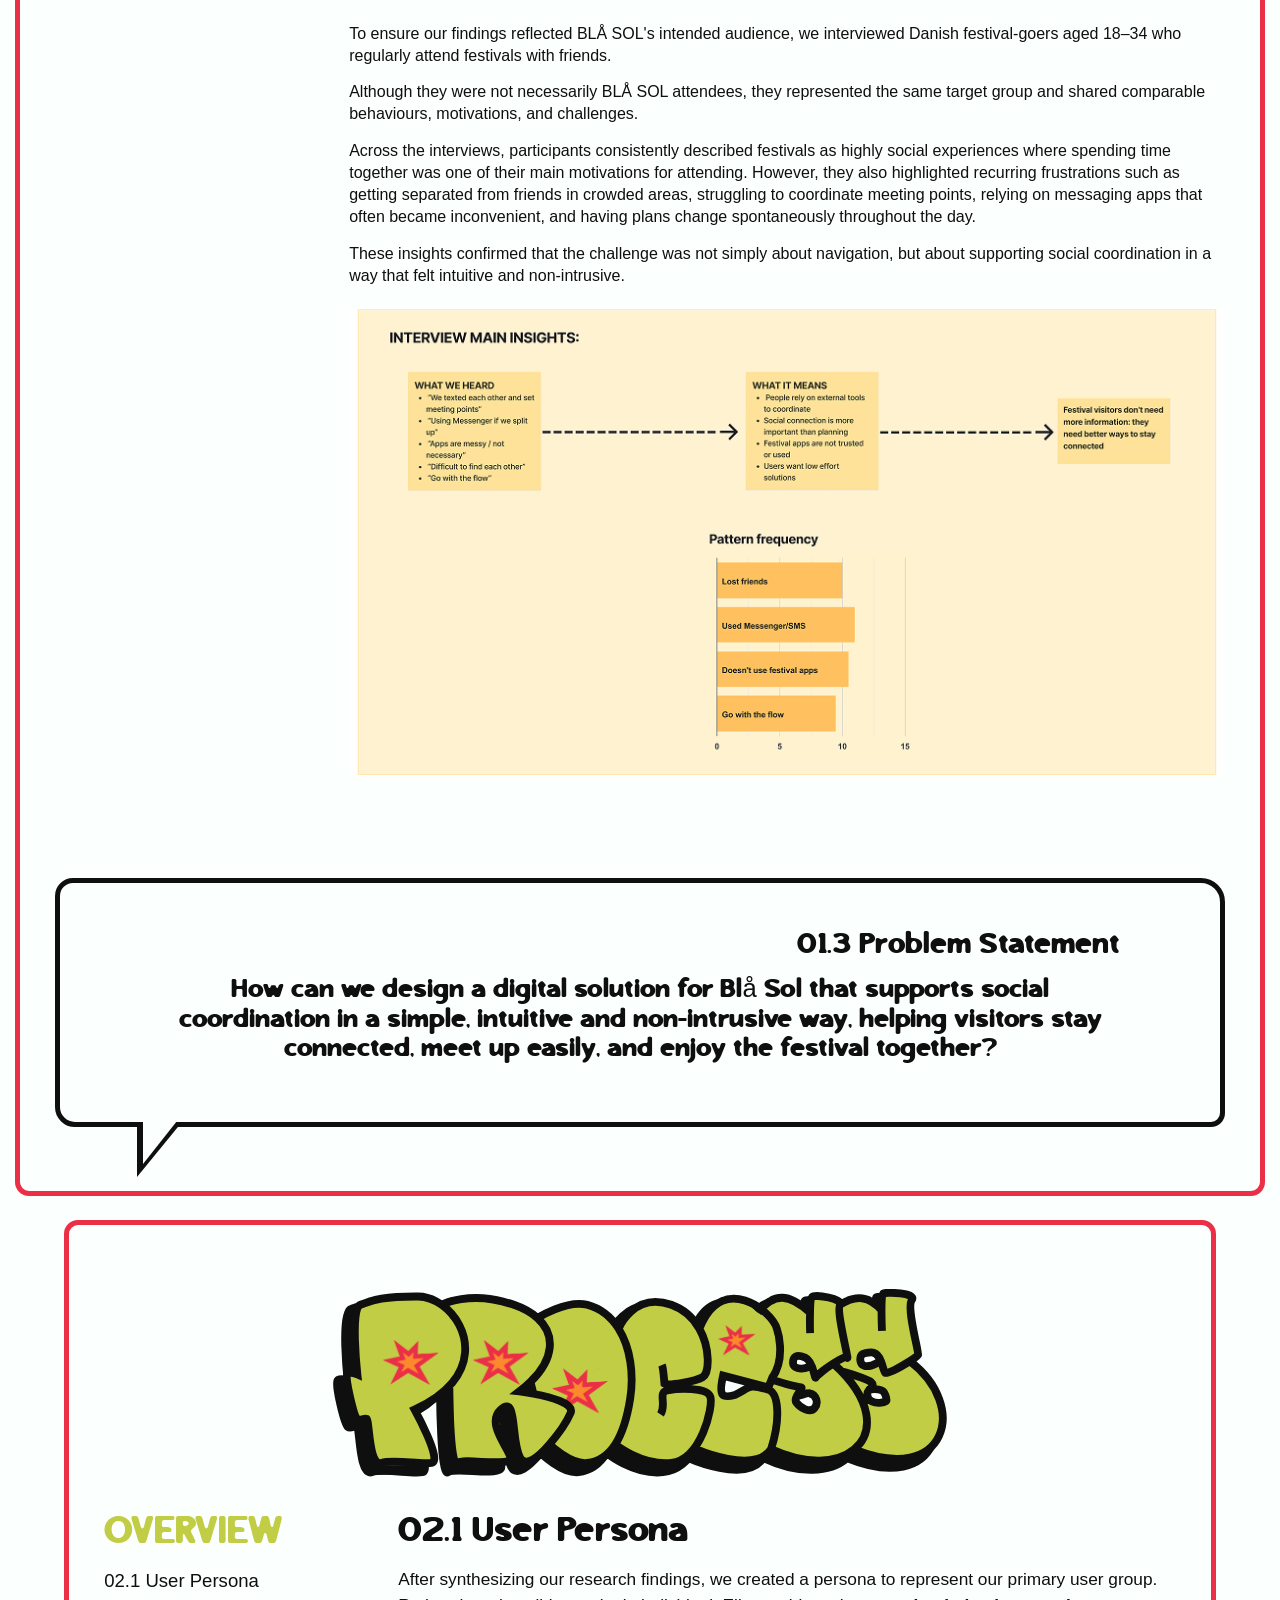
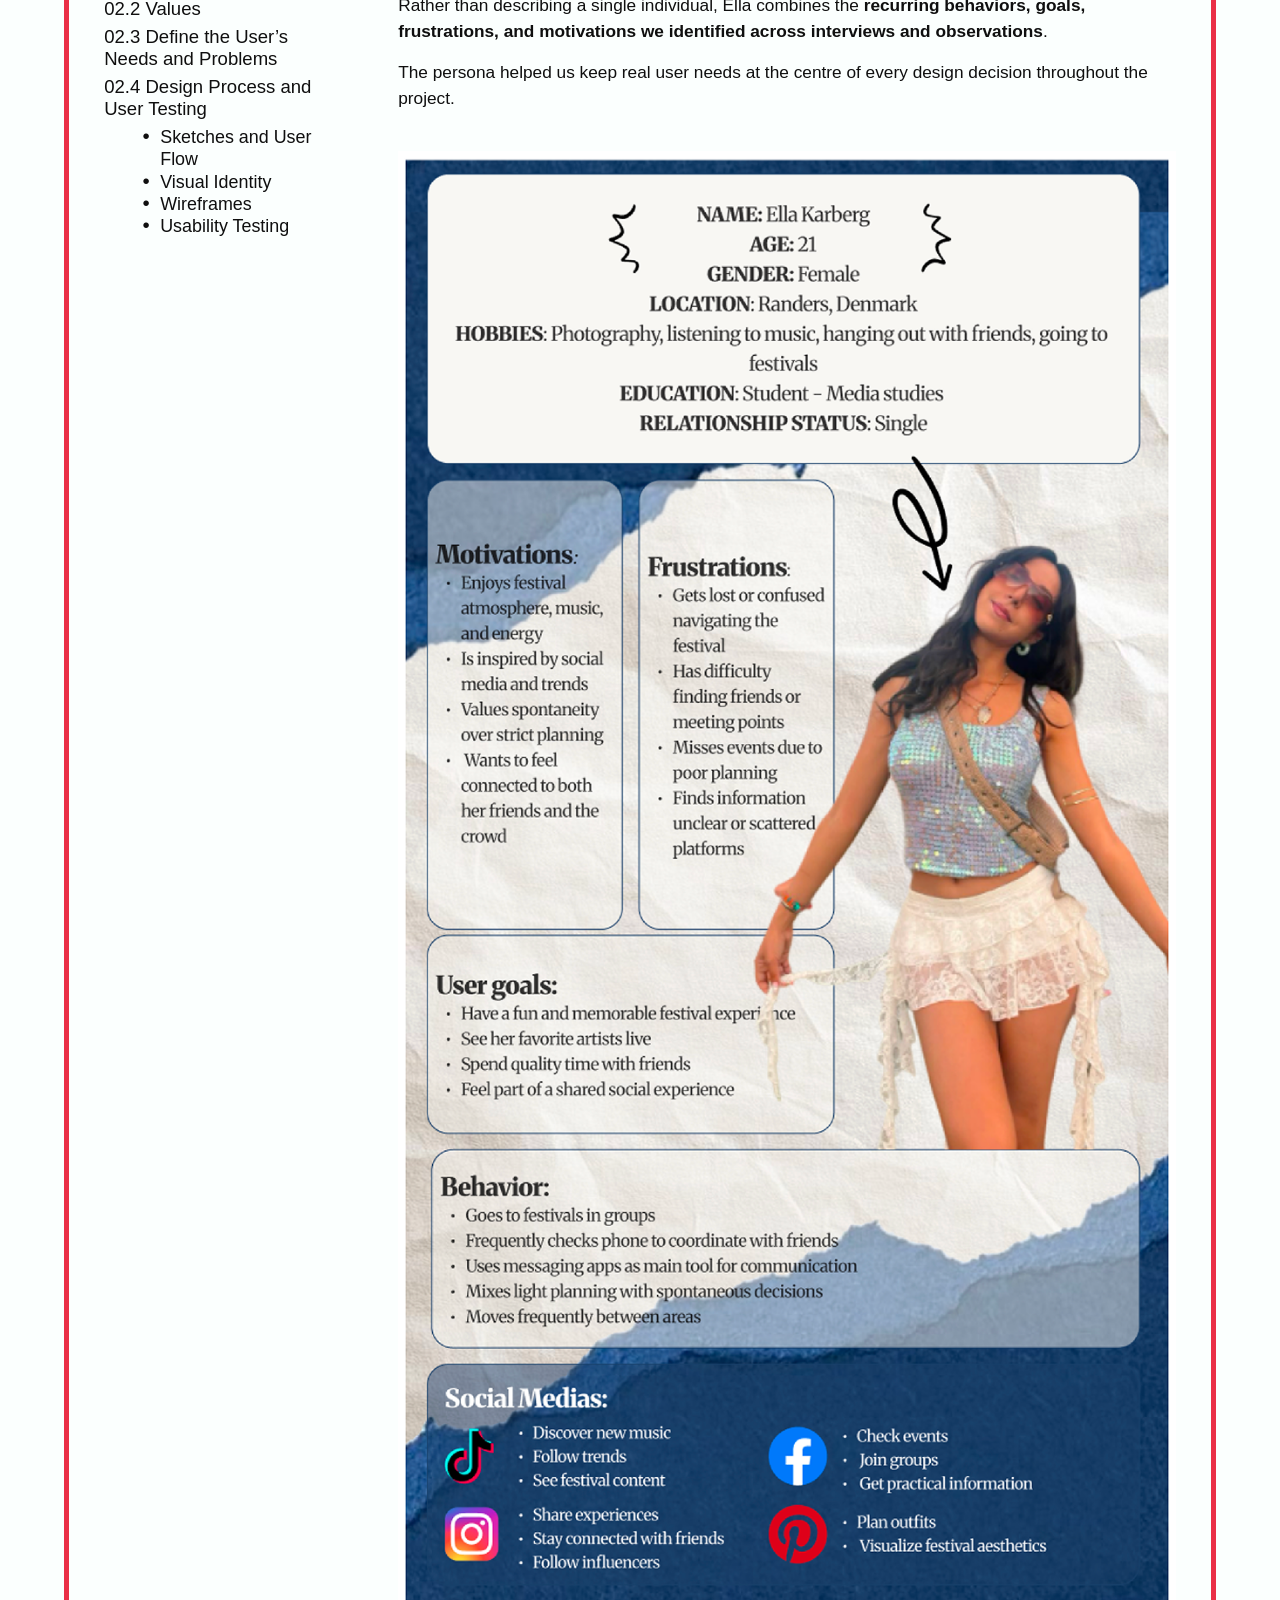
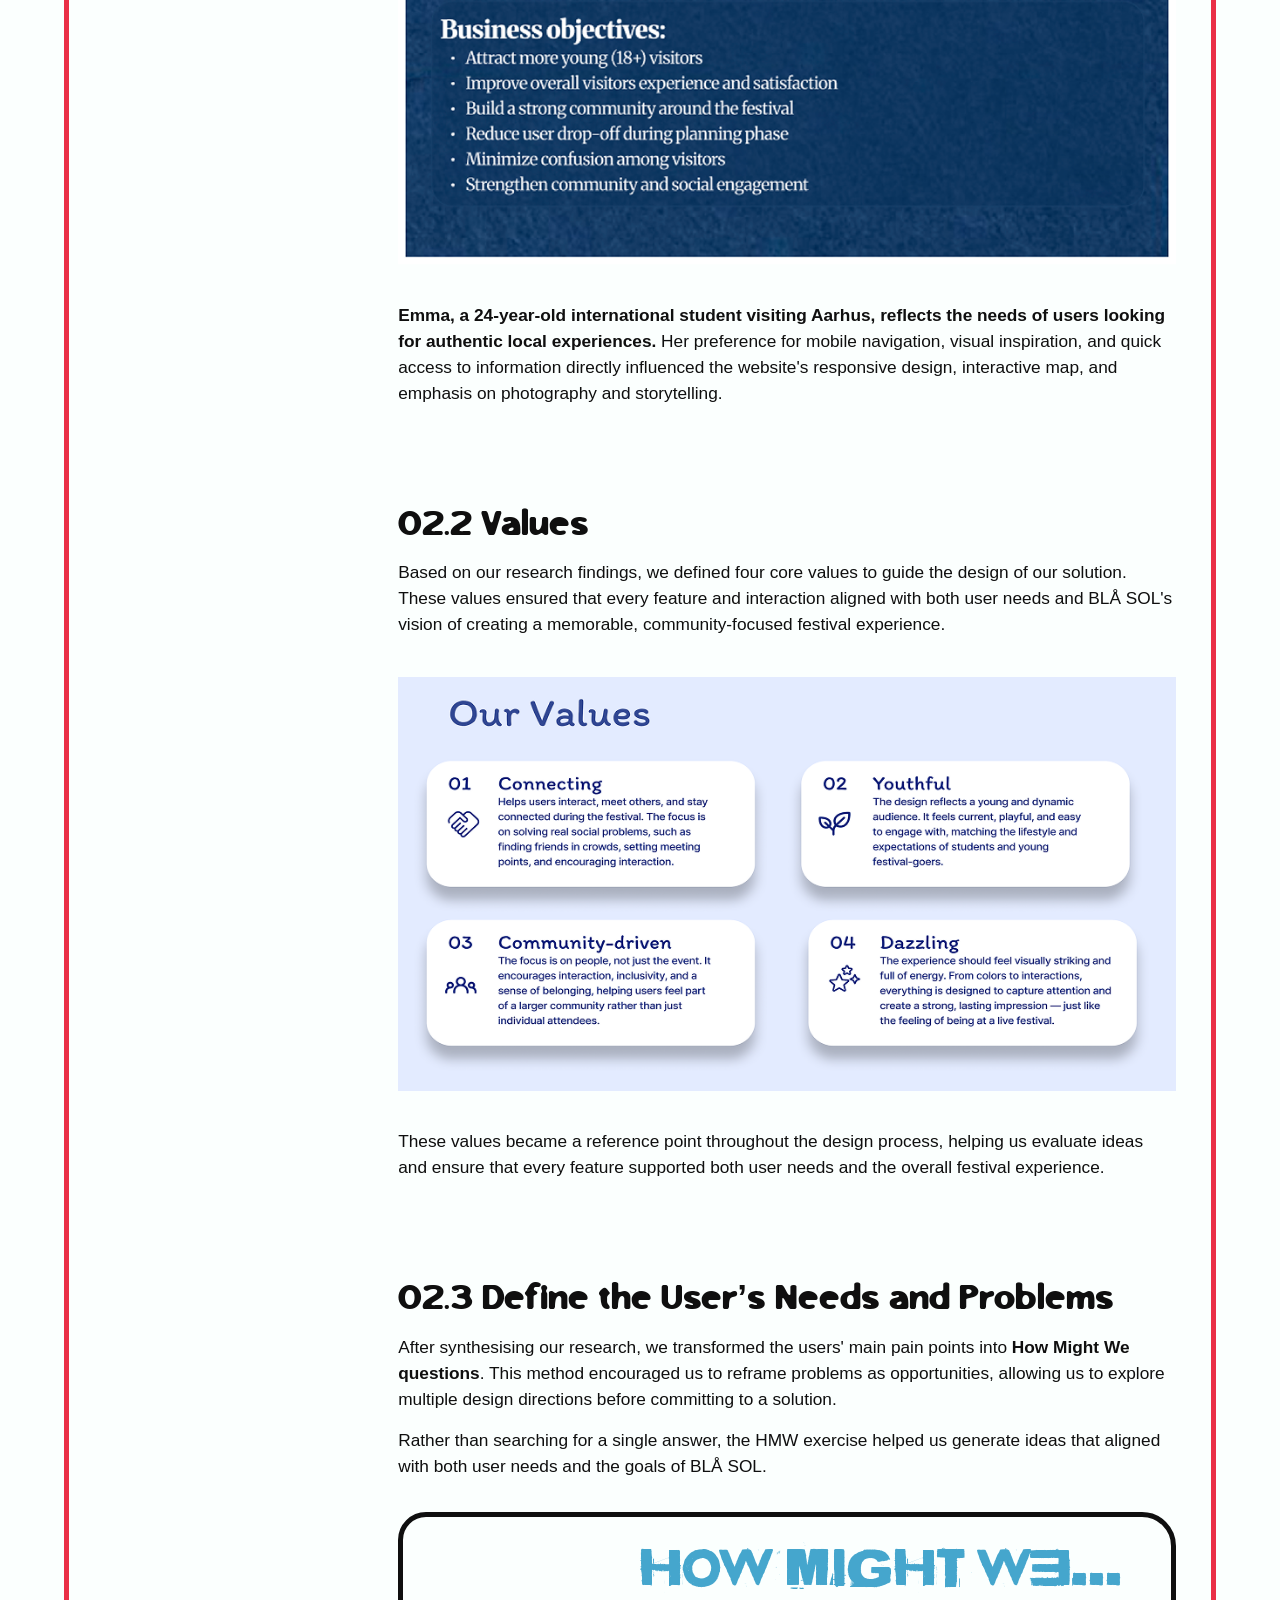
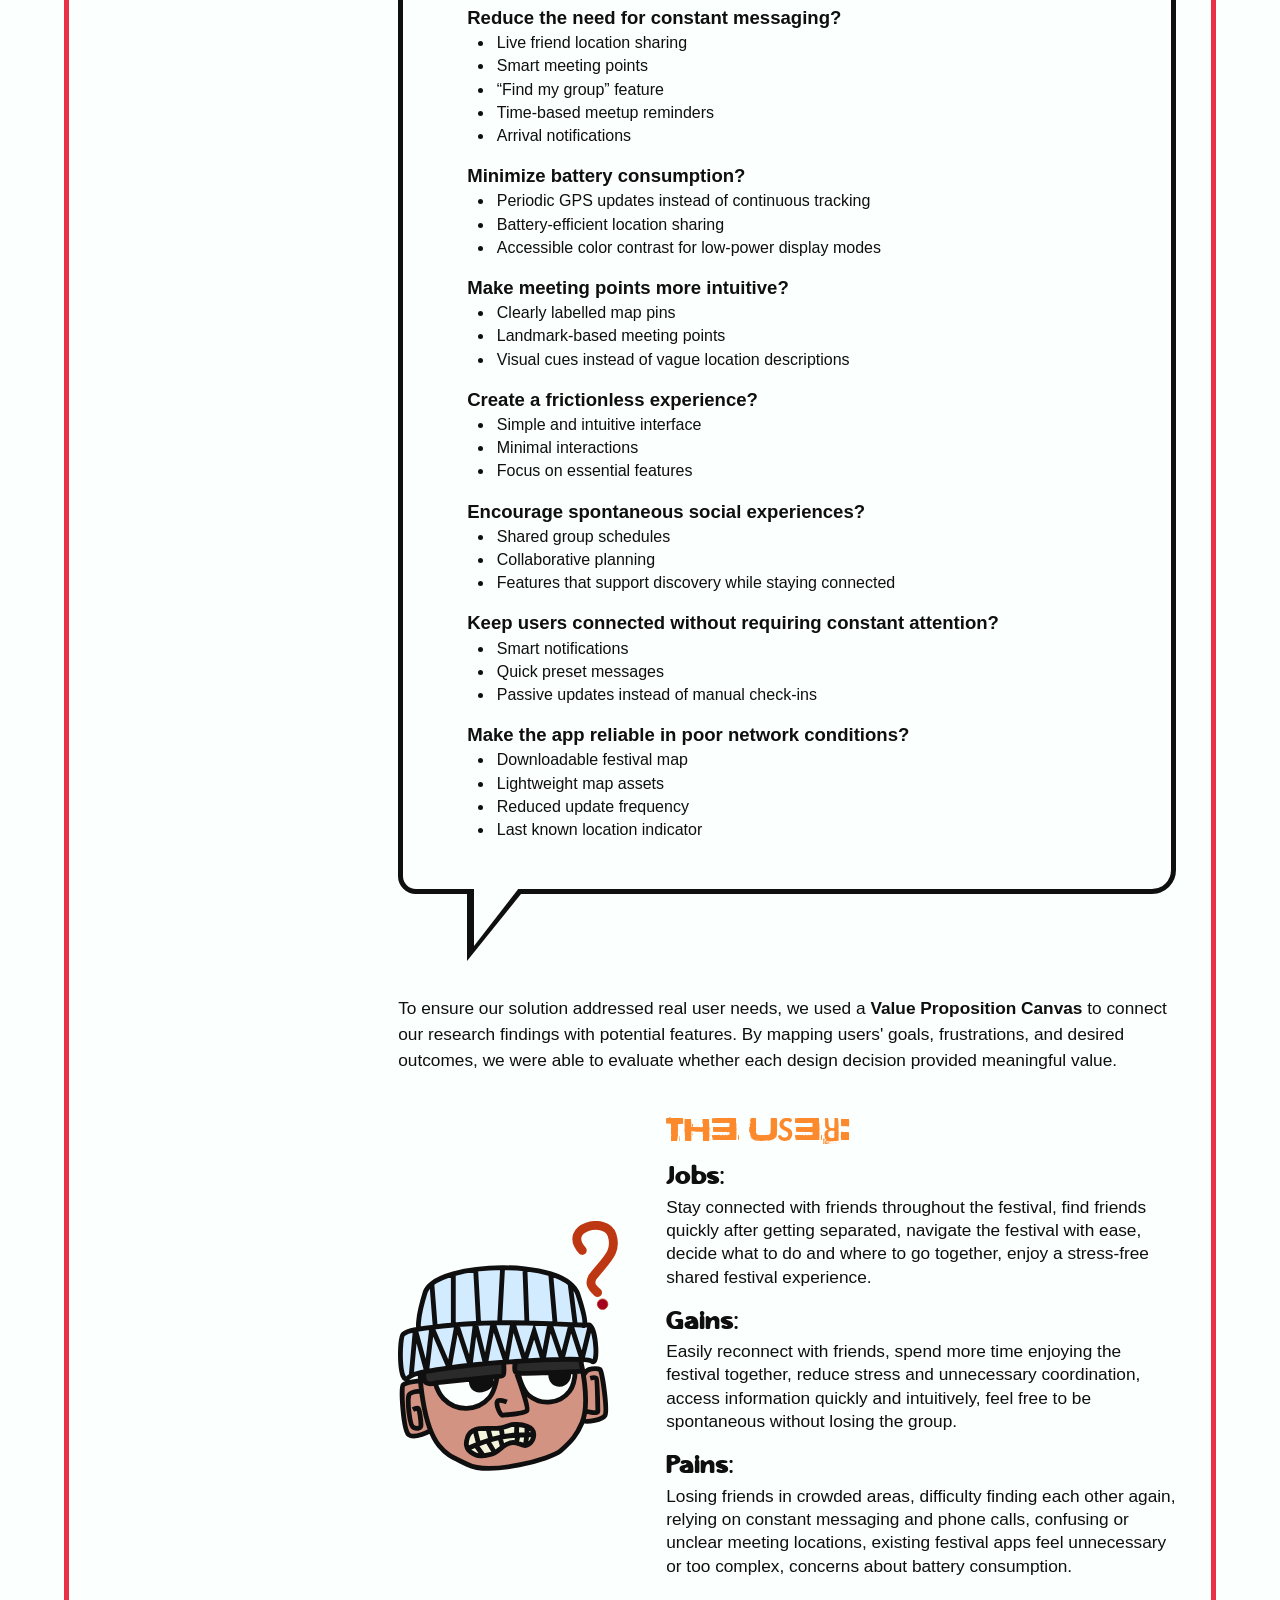
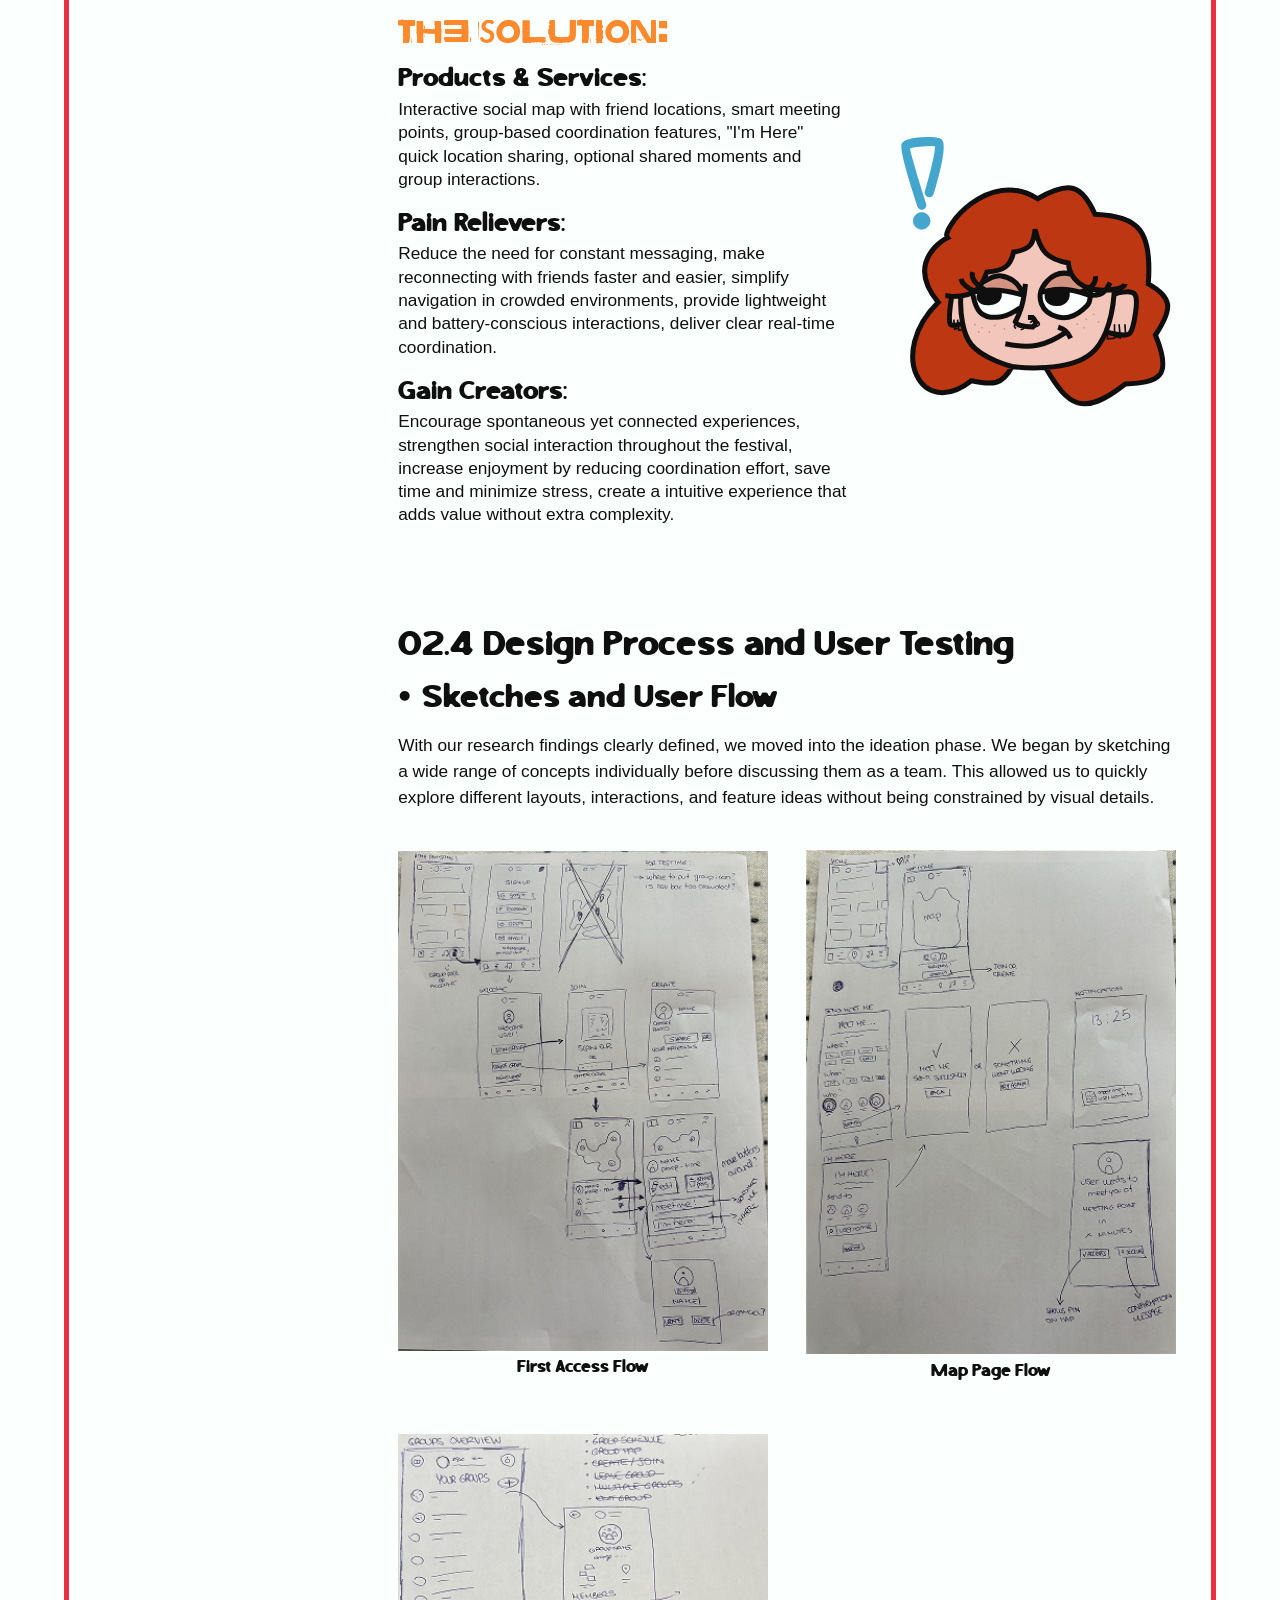
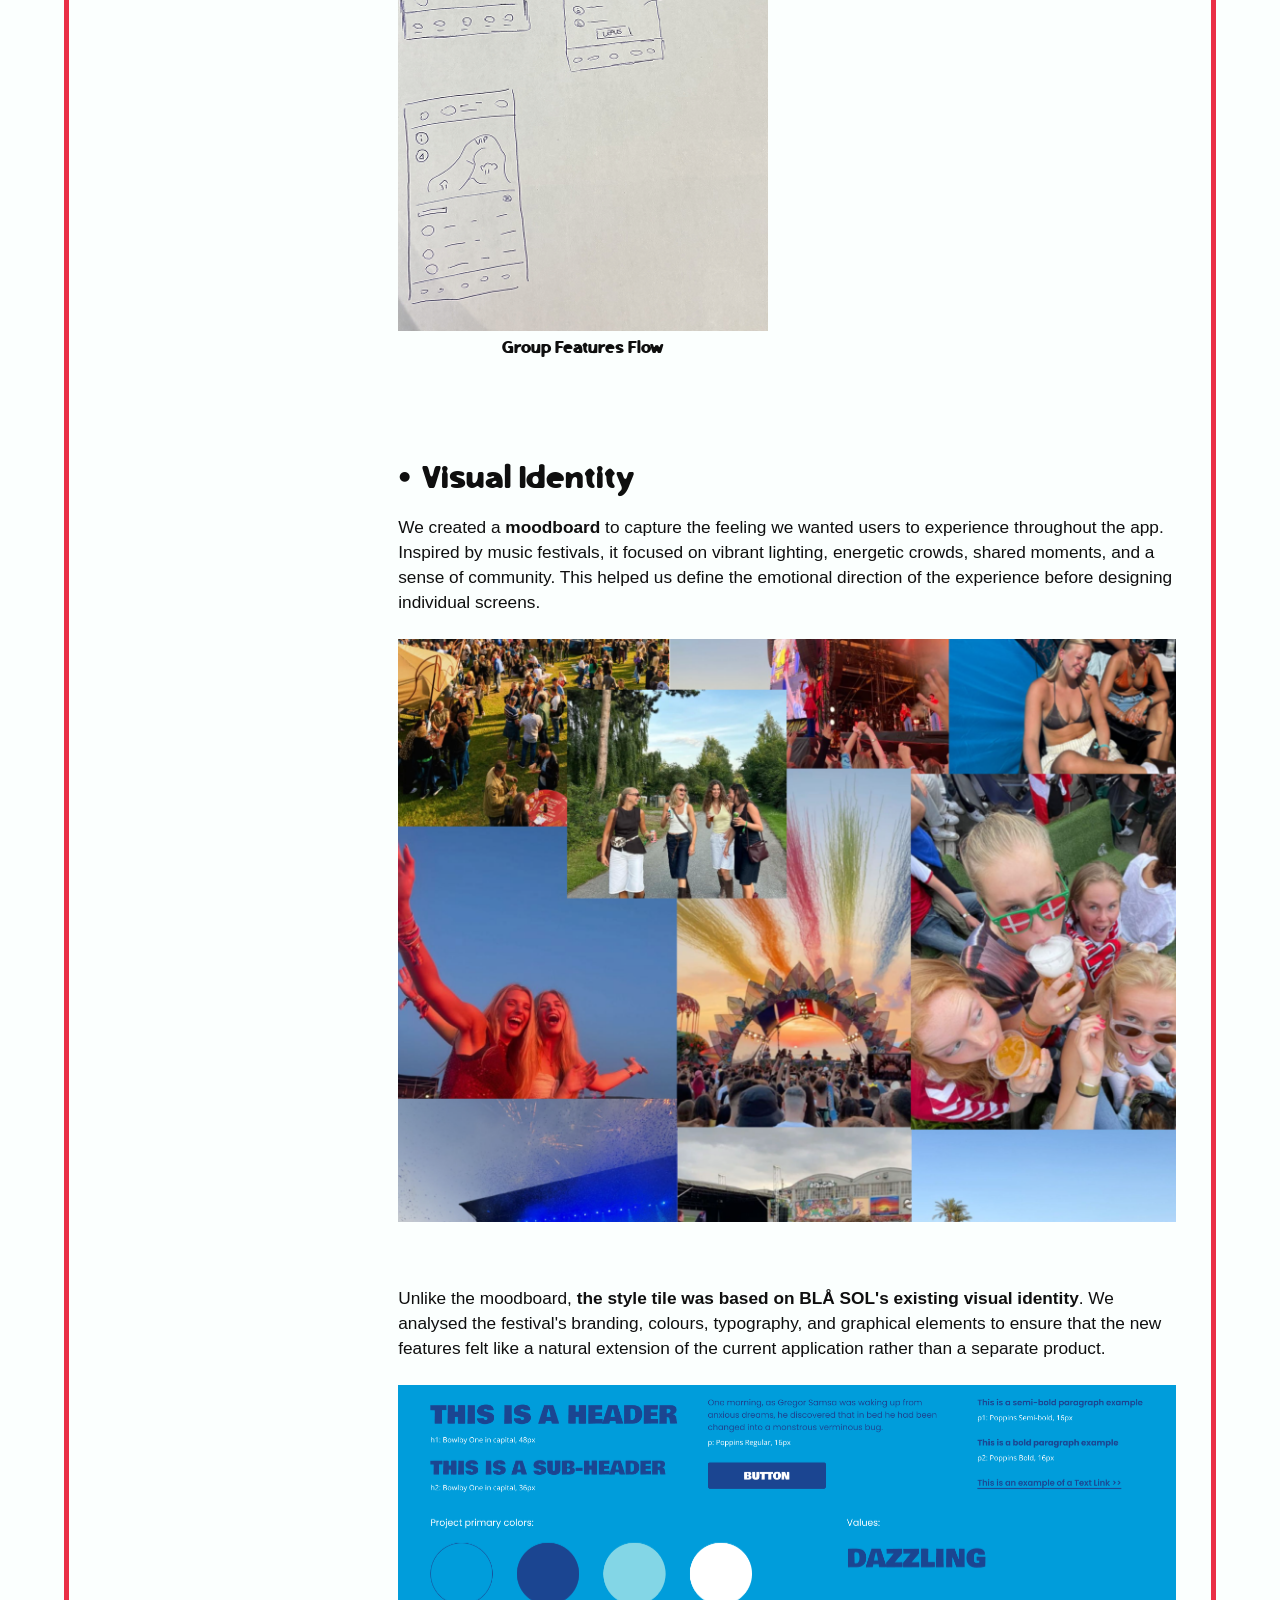
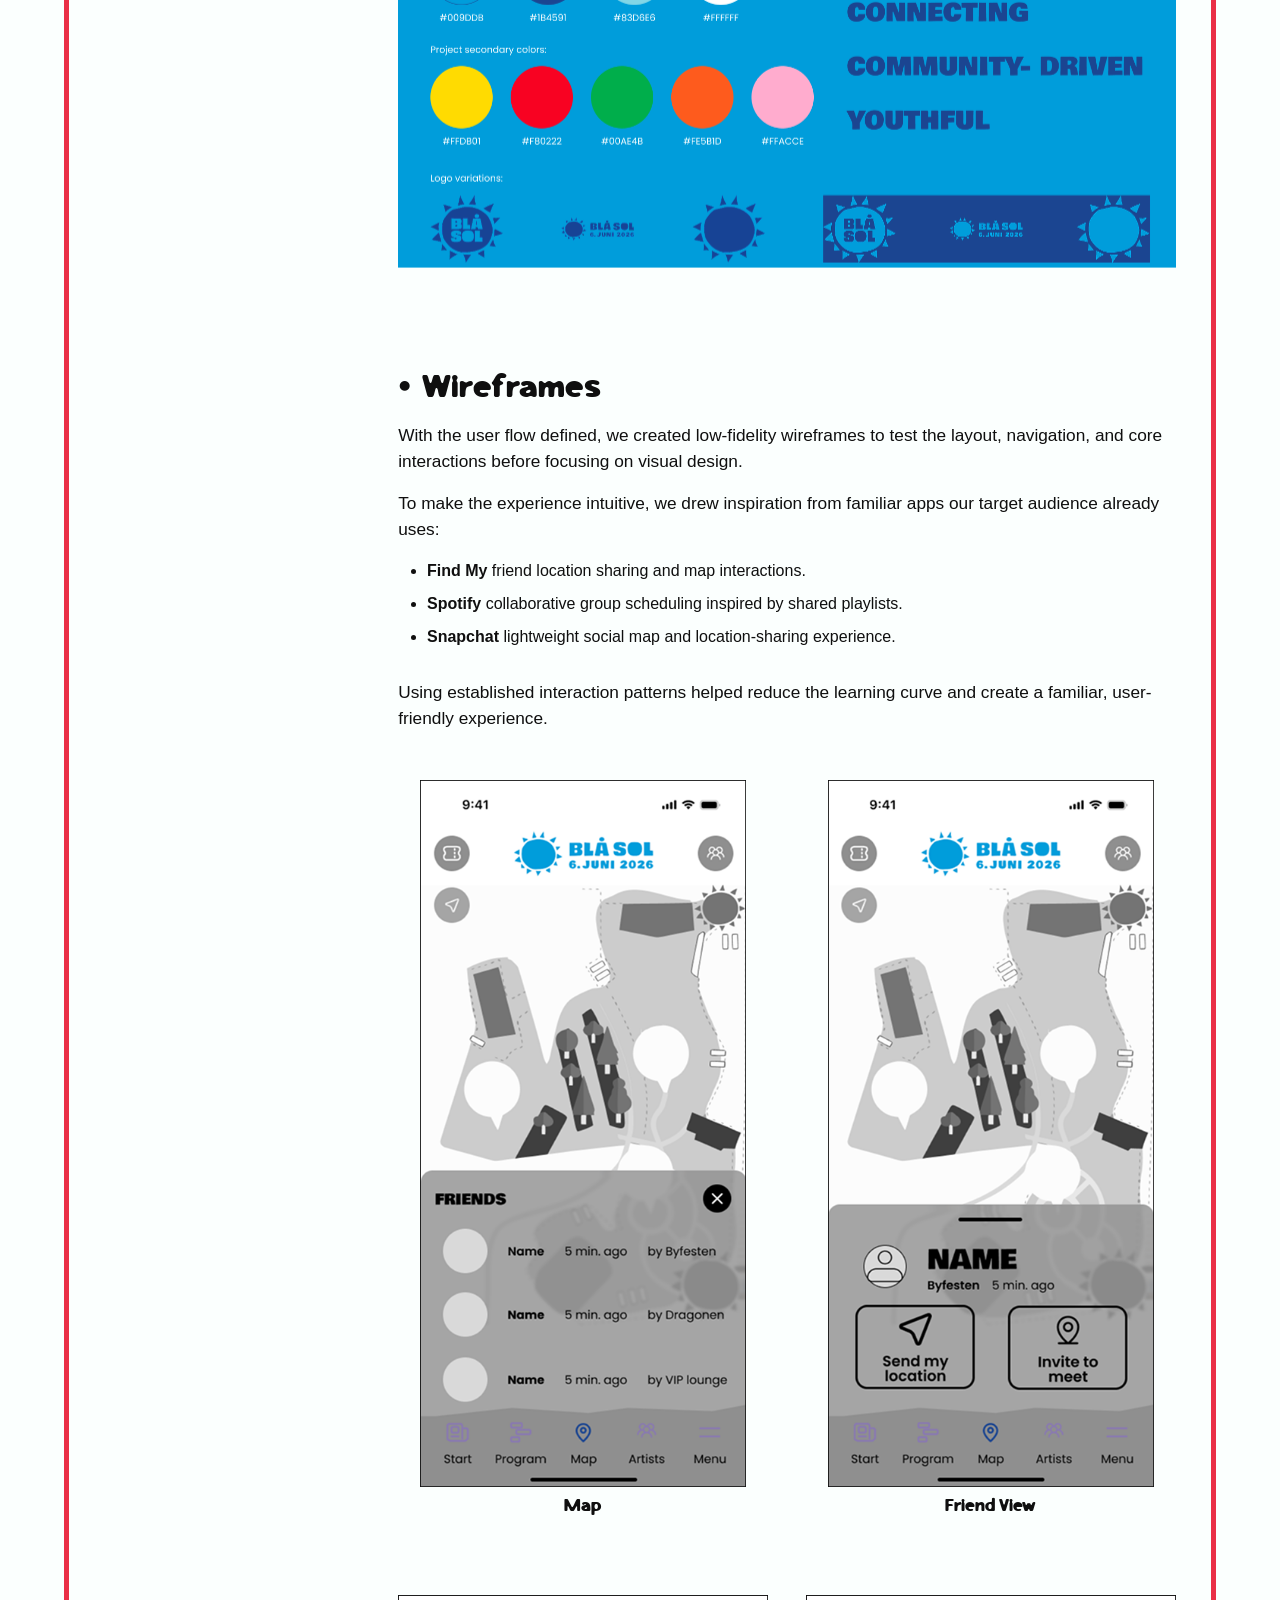
==== commit f4408277: "Add internship blog and weekly pages, connect protected hosting, and update navigation and program c" ====
--- a/blaasol.html
+++ b/blaasol.html
@@ -12,9 +12,13 @@
 
 <header class="site-header">
   <a class="brand" href="index.html">MARTINA PRUNERI</a>
-  <nav class="main-nav">
+  <button class="menu-toggle" type="button" aria-controls="main-navigation" aria-expanded="false" aria-label="Open navigation menu"><span></span><span></span><span></span></button>
+  <nav class="main-nav" id="main-navigation" aria-label="Main navigation">
+    
     <a href="projects.html" class="active">PROJECTS</a>
     <a href="contacts.html">CONTACTS</a>
+    
+    <a href="blog.html">INTERNSHIP</a>
     <a href="assets/martina_pruneri_cv.pdf" target="_blank" rel="noopener noreferrer">CV</a>
   </nav>
 </header>
@@ -49,10 +53,16 @@
 </div>
 
 <section class="case-hero">
-  <div class="case-hero__images">
+  <a
+    class="case-hero__images"
+    href="https://www.figma.com/proto/hkwLRmTtgdmR225DroHGDF/BL%C3%85-SOL--Portfolio-copy-?node-id=122-983&amp;t=o4zAbbRxPtLG6cKc-1"
+    target="_blank"
+    rel="noopener noreferrer"
+    aria-label="View Blaa Sol final prototype in Figma (opens in a new tab)"
+  >
     <img class="case-hero__phone" src="assets/blaasolgroup.png" alt="Blaa Sol Festival App group page on a phone">
     <img class="case-hero__phone" src="assets/blaasolmap.png" alt="Blaa Sol Festival App map view on a phone">
-  </div>
+  </a>
 
   <h1 class="case-title">Blaa Sol Festival App</h1>
   <p class="case-tags">UX Research &middot; UX/UI Design &middot; Double Diamond &middot; Group Project</p>
@@ -982,5 +992,6 @@
 </div>
 
 <script src="hiddenwalls.js"></script>
+<script src="header.js" defer></script>
 </body>
 </html>
--- a/homepage.css
+++ b/homepage.css
@@ -31,6 +31,7 @@
   --font-body: 'Helvetica Neue', -apple-system, BlinkMacSystemFont, 'Segoe UI', Roboto, Helvetica, Arial, sans-serif;
 
   --header-h: 64px;
+  --site-gutter: clamp(1.5rem, 5vw, 4rem);
 }
 
 * {
@@ -129,7 +130,7 @@
   flex-wrap: wrap;
   gap: 0.5rem 1rem;
   min-height: var(--header-h);
-  padding: 1.1rem clamp(1.5rem, 5vw, 4rem);
+  padding: 1.1rem var(--site-gutter);
   background: var(--blue);
   font-family: 'Malevice Inkbleed';
 }
@@ -411,10 +412,41 @@
   gap: 0.7rem;
 }
 
-.programs__list img {
+.programs__icon {
   width: 110px;
   height: 110px;
-  border-radius: 26px;
+  /* Match the WordPress asset's 28px corners on its 151px square. */
+  border-radius: 18.543%;
+  overflow: hidden;
+  background: #fff;
+}
+
+.programs__icon img {
+  display: block;
+  width: 100%;
+  height: 100%;
+  object-fit: cover;
+}
+
+.programs__icon--figma {
+  background: #000;
+}
+
+.programs__icon--photoshop {
+  background: #001e36;
+}
+
+.programs__icon--illustrator {
+  background: #330000;
+}
+
+.programs__icon--canva img {
+  transform: scale(1.06);
+}
+
+.programs__icon--vscode img,
+.programs__icon--capcut img {
+  transform: scale(1.04);
 }
 
 .programs__list span {
@@ -605,6 +637,10 @@
 }
 
 @media (max-width: 767px) {
+  .projects .heading .spark {
+    display: none;
+  }
+
   .site-footer {
     padding-inline: 0;
     gap: 0.5rem;
@@ -639,6 +675,7 @@
     display: flex;
     width: 100%;
     overflow-x: auto;
+    overflow-y: hidden;
     scroll-snap-type: x mandatory;
     scrollbar-width: none;
   }
@@ -798,3 +835,35 @@
     object-fit: cover;
   }
 }
+
+/* Shared mobile navigation */
+.menu-toggle { display: none; }
+@media (max-width: 780px) {
+  .site-header.menu-ready { flex-wrap: nowrap; }
+  .site-header.menu-ready .brand { font-size: clamp(1rem, 4.3vw, 1.3rem); white-space: nowrap; }
+  .site-header.menu-ready .menu-toggle { display: flex; flex: 0 0 44px; width: 44px; height: 44px; flex-direction: column; align-items: center; justify-content: center; gap: 5px; border: 0; background: transparent; color: white; cursor: pointer; }
+  .menu-toggle span { width: 25px; height: 2px; background: currentColor; transition: transform .2s ease, opacity .2s ease; }
+  .menu-toggle:focus-visible { outline: 2px solid white; outline-offset: 3px; }
+  .site-header.menu-ready .main-nav { display: none; position: absolute; top: 100%; left: 0; right: 0; padding: 12px var(--site-gutter) 20px; background: var(--blue); flex-direction: column; align-items: stretch; gap: 0; box-shadow: 0 8px 12px #0002; }
+  .site-header.menu-ready.menu-open .main-nav { display: flex; }
+  .site-header.menu-ready .main-nav a { display: flex; align-items: center; min-height: 48px; padding-block: 10px; }
+  .menu-open .menu-toggle span:nth-child(1) { transform: translateY(7px) rotate(45deg); }
+  .menu-open .menu-toggle span:nth-child(2) { opacity: 0; }
+  .menu-open .menu-toggle span:nth-child(3) { transform: translateY(-7px) rotate(-45deg); }
+}
+@media (prefers-reduced-motion: reduce) { .menu-toggle span { transition: none; } }
+
+/* Continuous desktop program reel. Duplicate list completes a seamless loop. */
+.programs__list--copy { display: none; }
+@media (min-width: 781px) {
+  .programs__marquee { --program-gap: max(80px, calc((100vw - 660px) / 6)); --program-cycle: calc(7 * (110px + var(--program-gap))); width: 100vw; margin-inline: calc(50% - 50vw); overflow: hidden; }
+  .programs__track { display: flex; width: calc(2 * var(--program-cycle)); animation: programs-scroll 20s linear infinite; will-change: transform; }
+  .programs__track .programs__list { display: flex; flex: 0 0 var(--program-cycle); width: var(--program-cycle); flex-wrap: nowrap; align-items: flex-start; justify-content: flex-start; gap: var(--program-gap); padding-right: var(--program-gap); }
+  .programs__track .programs__list li { flex: 0 0 110px; width: 110px; }
+  @keyframes programs-scroll { from { transform: translateX(0); } to { transform: translateX(calc(-1 * var(--program-cycle))); } }
+}
+@media (prefers-reduced-motion: reduce) {
+  .programs__track { animation: none; width: auto; }
+  .programs__track .programs__list { flex: 1 1 auto; width: auto; min-width: 0; padding-right: 0; flex-wrap: wrap; justify-content: center; }
+  .programs__track .programs__list--copy { display: none; }
+}
--- a/blaasol.css
+++ b/blaasol.css
@@ -83,7 +83,7 @@
   align-items: center;
   gap: 1.5rem;
 
-  padding: 1.15rem clamp(1.5rem, 4vw, 3rem);
+  padding: 1.15rem var(--site-gutter);
   background: var(--pale-bg);
 
   box-shadow: 0 4px 12px rgba(0, 0, 0, 0.06);
@@ -1952,7 +1952,7 @@
   .case-topbar {
     flex-direction: column;
     align-items: flex-start;
-    padding-inline: 1.2rem;
+    padding-inline: var(--site-gutter);
   }
 
   .case-breadcrumb {
@@ -2079,7 +2079,7 @@
 
 @media (min-width: 601px) and (max-width: 767px) {
   .case-topbar {
-    padding-inline: clamp(1.5rem, 4vw, 3rem);
+    padding-inline: var(--site-gutter);
   }
 
   .case-breadcrumb {
